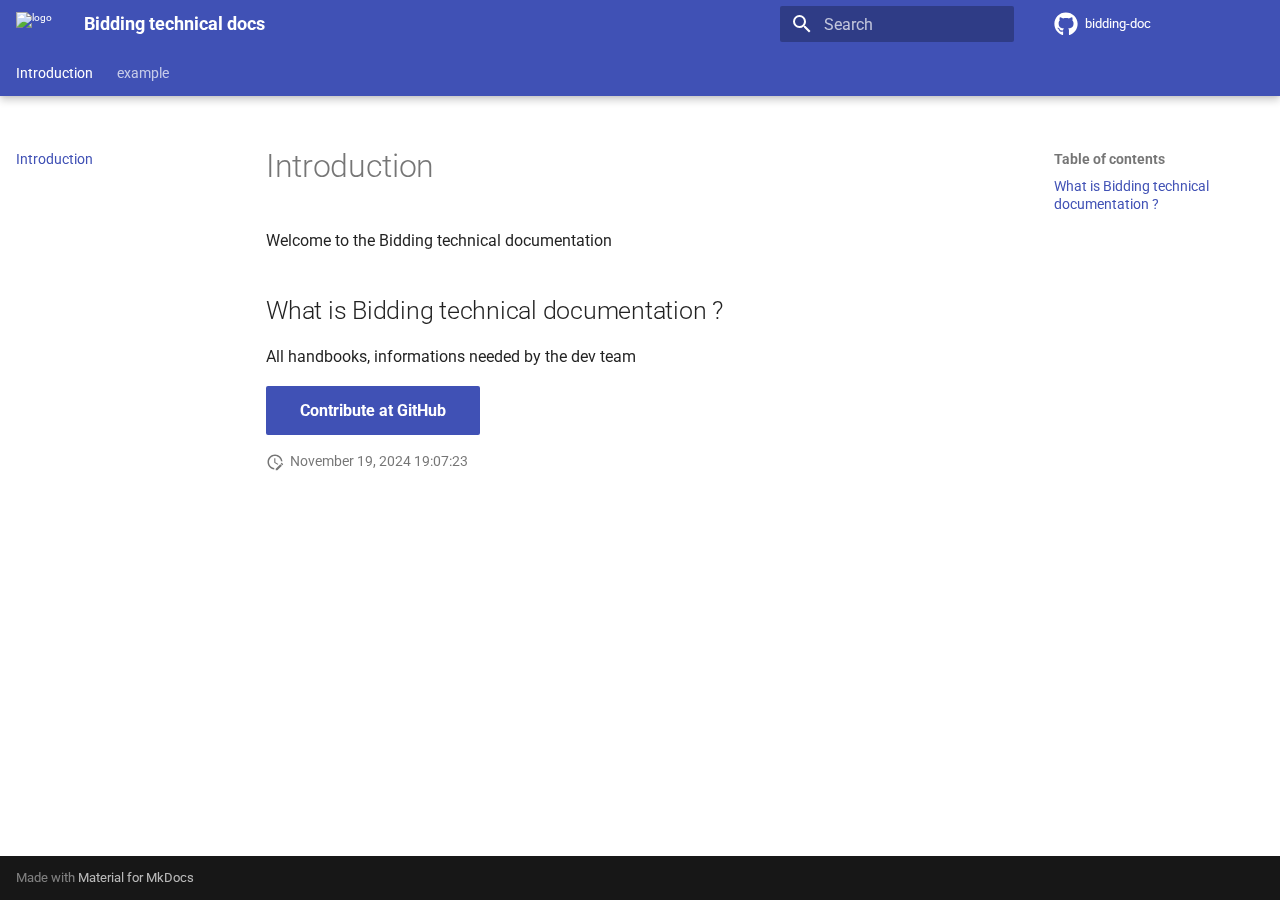
==== index.html @ 5bfa5b1e "Deployed 4e12ba0 with MkDocs version: 1.6.1" ====
<!doctype html>
<html lang="en" class="no-js">
  <head>
    
      <meta charset="utf-8">
      <meta name="viewport" content="width=device-width,initial-scale=1">
      
      
      
        <link rel="canonical" href="https://pages.github.com/mboufnichel/bidding-doc/">
      
      
      
        <link rel="next" href="example/example/">
      
      
      <link rel="icon" href="img/favicon.ico">
      <meta name="generator" content="mkdocs-1.6.1, mkdocs-material-9.5.44">
    
    
      
        <title>Bidding technical docs</title>
      
    
    
      <link rel="stylesheet" href="assets/stylesheets/main.0253249f.min.css">
      
      


    
    
      
    
    
      
        
        
        <link rel="preconnect" href="https://fonts.gstatic.com" crossorigin>
        <link rel="stylesheet" href="https://fonts.googleapis.com/css?family=Roboto:300,300i,400,400i,700,700i%7CRoboto+Mono:400,400i,700,700i&display=fallback">
        <style>:root{--md-text-font:"Roboto";--md-code-font:"Roboto Mono"}</style>
      
    
    
      <link rel="stylesheet" href="css/custom.css">
    
    <script>__md_scope=new URL(".",location),__md_hash=e=>[...e].reduce(((e,_)=>(e<<5)-e+_.charCodeAt(0)),0),__md_get=(e,_=localStorage,t=__md_scope)=>JSON.parse(_.getItem(t.pathname+"."+e)),__md_set=(e,_,t=localStorage,a=__md_scope)=>{try{t.setItem(a.pathname+"."+e,JSON.stringify(_))}catch(e){}}</script>
    
      

    
    
    
  </head>
  
  
    <body dir="ltr">
  
    
    <input class="md-toggle" data-md-toggle="drawer" type="checkbox" id="__drawer" autocomplete="off">
    <input class="md-toggle" data-md-toggle="search" type="checkbox" id="__search" autocomplete="off">
    <label class="md-overlay" for="__drawer"></label>
    <div data-md-component="skip">
      
        
        <a href="#what-is-bidding-technical-documentation" class="md-skip">
          Skip to content
        </a>
      
    </div>
    <div data-md-component="announce">
      
    </div>
    
    
      

  

<header class="md-header md-header--shadow md-header--lifted" data-md-component="header">
  <nav class="md-header__inner md-grid" aria-label="Header">
    <a href="." title="Bidding technical docs" class="md-header__button md-logo" aria-label="Bidding technical docs" data-md-component="logo">
      
  <img src="img/logo.png" alt="logo">

    </a>
    <label class="md-header__button md-icon" for="__drawer">
      
      <svg xmlns="http://www.w3.org/2000/svg" viewBox="0 0 24 24"><path d="M3 6h18v2H3zm0 5h18v2H3zm0 5h18v2H3z"/></svg>
    </label>
    <div class="md-header__title" data-md-component="header-title">
      <div class="md-header__ellipsis">
        <div class="md-header__topic">
          <span class="md-ellipsis">
            Bidding technical docs
          </span>
        </div>
        <div class="md-header__topic" data-md-component="header-topic">
          <span class="md-ellipsis">
            
              Introduction
            
          </span>
        </div>
      </div>
    </div>
    
    
      <script>var palette=__md_get("__palette");if(palette&&palette.color){if("(prefers-color-scheme)"===palette.color.media){var media=matchMedia("(prefers-color-scheme: light)"),input=document.querySelector(media.matches?"[data-md-color-media='(prefers-color-scheme: light)']":"[data-md-color-media='(prefers-color-scheme: dark)']");palette.color.media=input.getAttribute("data-md-color-media"),palette.color.scheme=input.getAttribute("data-md-color-scheme"),palette.color.primary=input.getAttribute("data-md-color-primary"),palette.color.accent=input.getAttribute("data-md-color-accent")}for(var[key,value]of Object.entries(palette.color))document.body.setAttribute("data-md-color-"+key,value)}</script>
    
    
    
      <label class="md-header__button md-icon" for="__search">
        
        <svg xmlns="http://www.w3.org/2000/svg" viewBox="0 0 24 24"><path d="M9.5 3A6.5 6.5 0 0 1 16 9.5c0 1.61-.59 3.09-1.56 4.23l.27.27h.79l5 5-1.5 1.5-5-5v-.79l-.27-.27A6.52 6.52 0 0 1 9.5 16 6.5 6.5 0 0 1 3 9.5 6.5 6.5 0 0 1 9.5 3m0 2C7 5 5 7 5 9.5S7 14 9.5 14 14 12 14 9.5 12 5 9.5 5"/></svg>
      </label>
      <div class="md-search" data-md-component="search" role="dialog">
  <label class="md-search__overlay" for="__search"></label>
  <div class="md-search__inner" role="search">
    <form class="md-search__form" name="search">
      <input type="text" class="md-search__input" name="query" aria-label="Search" placeholder="Search" autocapitalize="off" autocorrect="off" autocomplete="off" spellcheck="false" data-md-component="search-query" required>
      <label class="md-search__icon md-icon" for="__search">
        
        <svg xmlns="http://www.w3.org/2000/svg" viewBox="0 0 24 24"><path d="M9.5 3A6.5 6.5 0 0 1 16 9.5c0 1.61-.59 3.09-1.56 4.23l.27.27h.79l5 5-1.5 1.5-5-5v-.79l-.27-.27A6.52 6.52 0 0 1 9.5 16 6.5 6.5 0 0 1 3 9.5 6.5 6.5 0 0 1 9.5 3m0 2C7 5 5 7 5 9.5S7 14 9.5 14 14 12 14 9.5 12 5 9.5 5"/></svg>
        
        <svg xmlns="http://www.w3.org/2000/svg" viewBox="0 0 24 24"><path d="M20 11v2H8l5.5 5.5-1.42 1.42L4.16 12l7.92-7.92L13.5 5.5 8 11z"/></svg>
      </label>
      <nav class="md-search__options" aria-label="Search">
        
        <button type="reset" class="md-search__icon md-icon" title="Clear" aria-label="Clear" tabindex="-1">
          
          <svg xmlns="http://www.w3.org/2000/svg" viewBox="0 0 24 24"><path d="M19 6.41 17.59 5 12 10.59 6.41 5 5 6.41 10.59 12 5 17.59 6.41 19 12 13.41 17.59 19 19 17.59 13.41 12z"/></svg>
        </button>
      </nav>
      
    </form>
    <div class="md-search__output">
      <div class="md-search__scrollwrap" tabindex="0" data-md-scrollfix>
        <div class="md-search-result" data-md-component="search-result">
          <div class="md-search-result__meta">
            Initializing search
          </div>
          <ol class="md-search-result__list" role="presentation"></ol>
        </div>
      </div>
    </div>
  </div>
</div>
    
    
      <div class="md-header__source">
        <a href="https://github.com/mboufnichel/bidding-doc" title="Go to repository" class="md-source" data-md-component="source">
  <div class="md-source__icon md-icon">
    
    <svg xmlns="http://www.w3.org/2000/svg" viewBox="0 0 496 512"><!--! Font Awesome Free 6.6.0 by @fontawesome - https://fontawesome.com License - https://fontawesome.com/license/free (Icons: CC BY 4.0, Fonts: SIL OFL 1.1, Code: MIT License) Copyright 2024 Fonticons, Inc.--><path d="M165.9 397.4c0 2-2.3 3.6-5.2 3.6-3.3.3-5.6-1.3-5.6-3.6 0-2 2.3-3.6 5.2-3.6 3-.3 5.6 1.3 5.6 3.6m-31.1-4.5c-.7 2 1.3 4.3 4.3 4.9 2.6 1 5.6 0 6.2-2s-1.3-4.3-4.3-5.2c-2.6-.7-5.5.3-6.2 2.3m44.2-1.7c-2.9.7-4.9 2.6-4.6 4.9.3 2 2.9 3.3 5.9 2.6 2.9-.7 4.9-2.6 4.6-4.6-.3-1.9-3-3.2-5.9-2.9M244.8 8C106.1 8 0 113.3 0 252c0 110.9 69.8 205.8 169.5 239.2 12.8 2.3 17.3-5.6 17.3-12.1 0-6.2-.3-40.4-.3-61.4 0 0-70 15-84.7-29.8 0 0-11.4-29.1-27.8-36.6 0 0-22.9-15.7 1.6-15.4 0 0 24.9 2 38.6 25.8 21.9 38.6 58.6 27.5 72.9 20.9 2.3-16 8.8-27.1 16-33.7-55.9-6.2-112.3-14.3-112.3-110.5 0-27.5 7.6-41.3 23.6-58.9-2.6-6.5-11.1-33.3 2.6-67.9 20.9-6.5 69 27 69 27 20-5.6 41.5-8.5 62.8-8.5s42.8 2.9 62.8 8.5c0 0 48.1-33.6 69-27 13.7 34.7 5.2 61.4 2.6 67.9 16 17.7 25.8 31.5 25.8 58.9 0 96.5-58.9 104.2-114.8 110.5 9.2 7.9 17 22.9 17 46.4 0 33.7-.3 75.4-.3 83.6 0 6.5 4.6 14.4 17.3 12.1C428.2 457.8 496 362.9 496 252 496 113.3 383.5 8 244.8 8M97.2 352.9c-1.3 1-1 3.3.7 5.2 1.6 1.6 3.9 2.3 5.2 1 1.3-1 1-3.3-.7-5.2-1.6-1.6-3.9-2.3-5.2-1m-10.8-8.1c-.7 1.3.3 2.9 2.3 3.9 1.6 1 3.6.7 4.3-.7.7-1.3-.3-2.9-2.3-3.9-2-.6-3.6-.3-4.3.7m32.4 35.6c-1.6 1.3-1 4.3 1.3 6.2 2.3 2.3 5.2 2.6 6.5 1 1.3-1.3.7-4.3-1.3-6.2-2.2-2.3-5.2-2.6-6.5-1m-11.4-14.7c-1.6 1-1.6 3.6 0 5.9s4.3 3.3 5.6 2.3c1.6-1.3 1.6-3.9 0-6.2-1.4-2.3-4-3.3-5.6-2"/></svg>
  </div>
  <div class="md-source__repository">
    bidding-doc
  </div>
</a>
      </div>
    
  </nav>
  
    
      
<nav class="md-tabs" aria-label="Tabs" data-md-component="tabs">
  <div class="md-grid">
    <ul class="md-tabs__list">
      
        
  
  
    
  
  
    <li class="md-tabs__item md-tabs__item--active">
      <a href="." class="md-tabs__link">
        
  
    
  
  Introduction

      </a>
    </li>
  

      
        
  
  
  
    
    
      <li class="md-tabs__item">
        <a href="example/example/" class="md-tabs__link">
          
  
    
  
  example

        </a>
      </li>
    
  

      
    </ul>
  </div>
</nav>
    
  
</header>
    
    <div class="md-container" data-md-component="container">
      
      
        
      
      <main class="md-main" data-md-component="main">
        <div class="md-main__inner md-grid">
          
            
              
              <div class="md-sidebar md-sidebar--primary" data-md-component="sidebar" data-md-type="navigation" >
                <div class="md-sidebar__scrollwrap">
                  <div class="md-sidebar__inner">
                    


  


<nav class="md-nav md-nav--primary md-nav--lifted" aria-label="Navigation" data-md-level="0">
  <label class="md-nav__title" for="__drawer">
    <a href="." title="Bidding technical docs" class="md-nav__button md-logo" aria-label="Bidding technical docs" data-md-component="logo">
      
  <img src="img/logo.png" alt="logo">

    </a>
    Bidding technical docs
  </label>
  
    <div class="md-nav__source">
      <a href="https://github.com/mboufnichel/bidding-doc" title="Go to repository" class="md-source" data-md-component="source">
  <div class="md-source__icon md-icon">
    
    <svg xmlns="http://www.w3.org/2000/svg" viewBox="0 0 496 512"><!--! Font Awesome Free 6.6.0 by @fontawesome - https://fontawesome.com License - https://fontawesome.com/license/free (Icons: CC BY 4.0, Fonts: SIL OFL 1.1, Code: MIT License) Copyright 2024 Fonticons, Inc.--><path d="M165.9 397.4c0 2-2.3 3.6-5.2 3.6-3.3.3-5.6-1.3-5.6-3.6 0-2 2.3-3.6 5.2-3.6 3-.3 5.6 1.3 5.6 3.6m-31.1-4.5c-.7 2 1.3 4.3 4.3 4.9 2.6 1 5.6 0 6.2-2s-1.3-4.3-4.3-5.2c-2.6-.7-5.5.3-6.2 2.3m44.2-1.7c-2.9.7-4.9 2.6-4.6 4.9.3 2 2.9 3.3 5.9 2.6 2.9-.7 4.9-2.6 4.6-4.6-.3-1.9-3-3.2-5.9-2.9M244.8 8C106.1 8 0 113.3 0 252c0 110.9 69.8 205.8 169.5 239.2 12.8 2.3 17.3-5.6 17.3-12.1 0-6.2-.3-40.4-.3-61.4 0 0-70 15-84.7-29.8 0 0-11.4-29.1-27.8-36.6 0 0-22.9-15.7 1.6-15.4 0 0 24.9 2 38.6 25.8 21.9 38.6 58.6 27.5 72.9 20.9 2.3-16 8.8-27.1 16-33.7-55.9-6.2-112.3-14.3-112.3-110.5 0-27.5 7.6-41.3 23.6-58.9-2.6-6.5-11.1-33.3 2.6-67.9 20.9-6.5 69 27 69 27 20-5.6 41.5-8.5 62.8-8.5s42.8 2.9 62.8 8.5c0 0 48.1-33.6 69-27 13.7 34.7 5.2 61.4 2.6 67.9 16 17.7 25.8 31.5 25.8 58.9 0 96.5-58.9 104.2-114.8 110.5 9.2 7.9 17 22.9 17 46.4 0 33.7-.3 75.4-.3 83.6 0 6.5 4.6 14.4 17.3 12.1C428.2 457.8 496 362.9 496 252 496 113.3 383.5 8 244.8 8M97.2 352.9c-1.3 1-1 3.3.7 5.2 1.6 1.6 3.9 2.3 5.2 1 1.3-1 1-3.3-.7-5.2-1.6-1.6-3.9-2.3-5.2-1m-10.8-8.1c-.7 1.3.3 2.9 2.3 3.9 1.6 1 3.6.7 4.3-.7.7-1.3-.3-2.9-2.3-3.9-2-.6-3.6-.3-4.3.7m32.4 35.6c-1.6 1.3-1 4.3 1.3 6.2 2.3 2.3 5.2 2.6 6.5 1 1.3-1.3.7-4.3-1.3-6.2-2.2-2.3-5.2-2.6-6.5-1m-11.4-14.7c-1.6 1-1.6 3.6 0 5.9s4.3 3.3 5.6 2.3c1.6-1.3 1.6-3.9 0-6.2-1.4-2.3-4-3.3-5.6-2"/></svg>
  </div>
  <div class="md-source__repository">
    bidding-doc
  </div>
</a>
    </div>
  
  <ul class="md-nav__list" data-md-scrollfix>
    
      
      
  
  
    
  
  
  
    <li class="md-nav__item md-nav__item--active">
      
      <input class="md-nav__toggle md-toggle" type="checkbox" id="__toc">
      
      
      
        <label class="md-nav__link md-nav__link--active" for="__toc">
          
  
  <span class="md-ellipsis">
    Introduction
  </span>
  

          <span class="md-nav__icon md-icon"></span>
        </label>
      
      <a href="." class="md-nav__link md-nav__link--active">
        
  
  <span class="md-ellipsis">
    Introduction
  </span>
  

      </a>
      
        

<nav class="md-nav md-nav--secondary" aria-label="Table of contents">
  
  
  
  
    <label class="md-nav__title" for="__toc">
      <span class="md-nav__icon md-icon"></span>
      Table of contents
    </label>
    <ul class="md-nav__list" data-md-component="toc" data-md-scrollfix>
      
        <li class="md-nav__item">
  <a href="#what-is-bidding-technical-documentation" class="md-nav__link">
    <span class="md-ellipsis">
      What is Bidding technical documentation ?
    </span>
  </a>
  
</li>
      
    </ul>
  
</nav>
      
    </li>
  

    
      
      
  
  
  
  
    
    
      
        
      
    
    
      
      
        
      
    
    
    <li class="md-nav__item md-nav__item--nested">
      
        
        
          
        
        <input class="md-nav__toggle md-toggle md-toggle--indeterminate" type="checkbox" id="__nav_2" >
        
          
          <label class="md-nav__link" for="__nav_2" id="__nav_2_label" tabindex="0">
            
  
  <span class="md-ellipsis">
    example
  </span>
  

            <span class="md-nav__icon md-icon"></span>
          </label>
        
        <nav class="md-nav" data-md-level="1" aria-labelledby="__nav_2_label" aria-expanded="false">
          <label class="md-nav__title" for="__nav_2">
            <span class="md-nav__icon md-icon"></span>
            example
          </label>
          <ul class="md-nav__list" data-md-scrollfix>
            
              
                
  
  
  
  
    <li class="md-nav__item">
      <a href="example/example/" class="md-nav__link">
        
  
  <span class="md-ellipsis">
    this is a test
  </span>
  

      </a>
    </li>
  

              
            
          </ul>
        </nav>
      
    </li>
  

    
  </ul>
</nav>
                  </div>
                </div>
              </div>
            
            
              
              <div class="md-sidebar md-sidebar--secondary" data-md-component="sidebar" data-md-type="toc" >
                <div class="md-sidebar__scrollwrap">
                  <div class="md-sidebar__inner">
                    

<nav class="md-nav md-nav--secondary" aria-label="Table of contents">
  
  
  
  
    <label class="md-nav__title" for="__toc">
      <span class="md-nav__icon md-icon"></span>
      Table of contents
    </label>
    <ul class="md-nav__list" data-md-component="toc" data-md-scrollfix>
      
        <li class="md-nav__item">
  <a href="#what-is-bidding-technical-documentation" class="md-nav__link">
    <span class="md-ellipsis">
      What is Bidding technical documentation ?
    </span>
  </a>
  
</li>
      
    </ul>
  
</nav>
                  </div>
                </div>
              </div>
            
          
          
            <div class="md-content" data-md-component="content">
              <article class="md-content__inner md-typeset">
                
                  

  
  


<h1 id="introduction">Introduction<a class="headerlink" href="#introduction" title="Permanent link">⚓︎</a></h1>
<p>Welcome to the Bidding technical documentation</p>
<h2 id="what-is-bidding-technical-documentation">What is Bidding technical documentation ?<a class="headerlink" href="#what-is-bidding-technical-documentation" title="Permanent link">⚓︎</a></h2>
<p>All handbooks, informations needed by the dev team</p>
<p><a class="md-button md-button--primary" href="https://github.com/mboufnichel/bidding-doc">Contribute at GitHub</a></p>







  
    
  
  


  <aside class="md-source-file">
    
      
  <span class="md-source-file__fact">
    <span class="md-icon" title="Last update">
      <svg xmlns="http://www.w3.org/2000/svg" viewBox="0 0 24 24"><path d="M21 13.1c-.1 0-.3.1-.4.2l-1 1 2.1 2.1 1-1c.2-.2.2-.6 0-.8l-1.3-1.3c-.1-.1-.2-.2-.4-.2m-1.9 1.8-6.1 6V23h2.1l6.1-6.1zM12.5 7v5.2l4 2.4-1 1L11 13V7zM11 21.9c-5.1-.5-9-4.8-9-9.9C2 6.5 6.5 2 12 2c5.3 0 9.6 4.1 10 9.3-.3-.1-.6-.2-1-.2s-.7.1-1 .2C19.6 7.2 16.2 4 12 4c-4.4 0-8 3.6-8 8 0 4.1 3.1 7.5 7.1 7.9l-.1.2z"/></svg>
    </span>
    <span class="git-revision-date-localized-plugin git-revision-date-localized-plugin-datetime">November 19, 2024 19:07:23</span>
  </span>

    
    
    
    
  </aside>





                
              </article>
            </div>
          
          
<script>var target=document.getElementById(location.hash.slice(1));target&&target.name&&(target.checked=target.name.startsWith("__tabbed_"))</script>
        </div>
        
          <button type="button" class="md-top md-icon" data-md-component="top" hidden>
  
  <svg xmlns="http://www.w3.org/2000/svg" viewBox="0 0 24 24"><path d="M13 20h-2V8l-5.5 5.5-1.42-1.42L12 4.16l7.92 7.92-1.42 1.42L13 8z"/></svg>
  Back to top
</button>
        
      </main>
      
        <footer class="md-footer">
  
  <div class="md-footer-meta md-typeset">
    <div class="md-footer-meta__inner md-grid">
      <div class="md-copyright">
  
  
    Made with
    <a href="https://squidfunk.github.io/mkdocs-material/" target="_blank" rel="noopener">
      Material for MkDocs
    </a>
  
</div>
      
    </div>
  </div>
</footer>
      
    </div>
    <div class="md-dialog" data-md-component="dialog">
      <div class="md-dialog__inner md-typeset"></div>
    </div>
    
    
    <script id="__config" type="application/json">{"base": ".", "features": ["navigation.instant", "navigation.tracking", "navigation.tabs", "navigation.tabs.sticky", "navigation.top", "navigation.sections", "navigation.expand", "navigation.indexes"], "search": "assets/javascripts/workers/search.6ce7567c.min.js", "translations": {"clipboard.copied": "Copied to clipboard", "clipboard.copy": "Copy to clipboard", "search.result.more.one": "1 more on this page", "search.result.more.other": "# more on this page", "search.result.none": "No matching documents", "search.result.one": "1 matching document", "search.result.other": "# matching documents", "search.result.placeholder": "Type to start searching", "search.result.term.missing": "Missing", "select.version": "Select version"}}</script>
    
    
      <script src="assets/javascripts/bundle.83f73b43.min.js"></script>
      
    
  </body>
</html>
---- assets/stylesheets/main.0253249f.min.css ----
@charset "UTF-8";html{-webkit-text-size-adjust:none;-moz-text-size-adjust:none;text-size-adjust:none;box-sizing:border-box}*,:after,:before{box-sizing:inherit}@media (prefers-reduced-motion){*,:after,:before{transition:none!important}}body{margin:0}a,button,input,label{-webkit-tap-highlight-color:transparent}a{color:inherit;text-decoration:none}hr{border:0;box-sizing:initial;display:block;height:.05rem;overflow:visible;padding:0}small{font-size:80%}sub,sup{line-height:1em}img{border-style:none}table{border-collapse:initial;border-spacing:0}td,th{font-weight:400;vertical-align:top}button{background:#0000;border:0;font-family:inherit;font-size:inherit;margin:0;padding:0}input{border:0;outline:none}:root{--md-primary-fg-color:#4051b5;--md-primary-fg-color--light:#5d6cc0;--md-primary-fg-color--dark:#303fa1;--md-primary-bg-color:#fff;--md-primary-bg-color--light:#ffffffb3;--md-accent-fg-color:#526cfe;--md-accent-fg-color--transparent:#526cfe1a;--md-accent-bg-color:#fff;--md-accent-bg-color--light:#ffffffb3}[data-md-color-scheme=default]{color-scheme:light}[data-md-color-scheme=default] img[src$="#gh-dark-mode-only"],[data-md-color-scheme=default] img[src$="#only-dark"]{display:none}:root,[data-md-color-scheme=default]{--md-hue:225deg;--md-default-fg-color:#000000de;--md-default-fg-color--light:#0000008a;--md-default-fg-color--lighter:#00000052;--md-default-fg-color--lightest:#00000012;--md-default-bg-color:#fff;--md-default-bg-color--light:#ffffffb3;--md-default-bg-color--lighter:#ffffff4d;--md-default-bg-color--lightest:#ffffff1f;--md-code-fg-color:#36464e;--md-code-bg-color:#f5f5f5;--md-code-hl-color:#4287ff;--md-code-hl-color--light:#4287ff1a;--md-code-hl-number-color:#d52a2a;--md-code-hl-special-color:#db1457;--md-code-hl-function-color:#a846b9;--md-code-hl-constant-color:#6e59d9;--md-code-hl-keyword-color:#3f6ec6;--md-code-hl-string-color:#1c7d4d;--md-code-hl-name-color:var(--md-code-fg-color);--md-code-hl-operator-color:var(--md-default-fg-color--light);--md-code-hl-punctuation-color:var(--md-default-fg-color--light);--md-code-hl-comment-color:var(--md-default-fg-color--light);--md-code-hl-generic-color:var(--md-default-fg-color--light);--md-code-hl-variable-color:var(--md-default-fg-color--light);--md-typeset-color:var(--md-default-fg-color);--md-typeset-a-color:var(--md-primary-fg-color);--md-typeset-del-color:#f5503d26;--md-typeset-ins-color:#0bd57026;--md-typeset-kbd-color:#fafafa;--md-typeset-kbd-accent-color:#fff;--md-typeset-kbd-border-color:#b8b8b8;--md-typeset-mark-color:#ffff0080;--md-typeset-table-color:#0000001f;--md-typeset-table-color--light:rgba(0,0,0,.035);--md-admonition-fg-color:var(--md-default-fg-color);--md-admonition-bg-color:var(--md-default-bg-color);--md-warning-fg-color:#000000de;--md-warning-bg-color:#ff9;--md-footer-fg-color:#fff;--md-footer-fg-color--light:#ffffffb3;--md-footer-fg-color--lighter:#ffffff73;--md-footer-bg-color:#000000de;--md-footer-bg-color--dark:#00000052;--md-shadow-z1:0 0.2rem 0.5rem #0000000d,0 0 0.05rem #0000001a;--md-shadow-z2:0 0.2rem 0.5rem #0000001a,0 0 0.05rem #00000040;--md-shadow-z3:0 0.2rem 0.5rem #0003,0 0 0.05rem #00000059}.md-icon svg{fill:currentcolor;display:block;height:1.2rem;width:1.2rem}body{-webkit-font-smoothing:antialiased;-moz-osx-font-smoothing:grayscale;--md-text-font-family:var(--md-text-font,_),-apple-system,BlinkMacSystemFont,Helvetica,Arial,sans-serif;--md-code-font-family:var(--md-code-font,_),SFMono-Regular,Consolas,Menlo,monospace}aside,body,input{font-feature-settings:"kern","liga";color:var(--md-typeset-color);font-family:var(--md-text-font-family)}code,kbd,pre{font-feature-settings:"kern";font-family:var(--md-code-font-family)}:root{--md-typeset-table-sort-icon:url('data:image/svg+xml;charset=utf-8,<svg xmlns="http://www.w3.org/2000/svg" viewBox="0 0 24 24"><path d="m18 21-4-4h3V7h-3l4-4 4 4h-3v10h3M2 19v-2h10v2M2 13v-2h7v2M2 7V5h4v2z"/></svg>');--md-typeset-table-sort-icon--asc:url('data:image/svg+xml;charset=utf-8,<svg xmlns="http://www.w3.org/2000/svg" viewBox="0 0 24 24"><path d="M19 17h3l-4 4-4-4h3V3h2M2 17h10v2H2M6 5v2H2V5m0 6h7v2H2z"/></svg>');--md-typeset-table-sort-icon--desc:url('data:image/svg+xml;charset=utf-8,<svg xmlns="http://www.w3.org/2000/svg" viewBox="0 0 24 24"><path d="M19 7h3l-4-4-4 4h3v14h2M2 17h10v2H2M6 5v2H2V5m0 6h7v2H2z"/></svg>')}.md-typeset{-webkit-print-color-adjust:exact;color-adjust:exact;font-size:.8rem;line-height:1.6}@media print{.md-typeset{font-size:.68rem}}.md-typeset blockquote,.md-typeset dl,.md-typeset figure,.md-typeset ol,.md-typeset pre,.md-typeset ul{margin-bottom:1em;margin-top:1em}.md-typeset h1{color:var(--md-default-fg-color--light);font-size:2em;line-height:1.3;margin:0 0 1.25em}.md-typeset h1,.md-typeset h2{font-weight:300;letter-spacing:-.01em}.md-typeset h2{font-size:1.5625em;line-height:1.4;margin:1.6em 0 .64em}.md-typeset h3{font-size:1.25em;font-weight:400;letter-spacing:-.01em;line-height:1.5;margin:1.6em 0 .8em}.md-typeset h2+h3{margin-top:.8em}.md-typeset h4{font-weight:700;letter-spacing:-.01em;margin:1em 0}.md-typeset h5,.md-typeset h6{color:var(--md-default-fg-color--light);font-size:.8em;font-weight:700;letter-spacing:-.01em;margin:1.25em 0}.md-typeset h5{text-transform:uppercase}.md-typeset hr{border-bottom:.05rem solid var(--md-default-fg-color--lightest);display:flow-root;margin:1.5em 0}.md-typeset a{color:var(--md-typeset-a-color);word-break:break-word}.md-typeset a,.md-typeset a:before{transition:color 125ms}.md-typeset a:focus,.md-typeset a:hover{color:var(--md-accent-fg-color)}.md-typeset a:focus code,.md-typeset a:hover code{background-color:var(--md-accent-fg-color--transparent)}.md-typeset a code{color:currentcolor;transition:background-color 125ms}.md-typeset a.focus-visible{outline-color:var(--md-accent-fg-color);outline-offset:.2rem}.md-typeset code,.md-typeset kbd,.md-typeset pre{color:var(--md-code-fg-color);direction:ltr;font-variant-ligatures:none}@media print{.md-typeset code,.md-typeset kbd,.md-typeset pre{white-space:pre-wrap}}.md-typeset code{background-color:var(--md-code-bg-color);border-radius:.1rem;-webkit-box-decoration-break:clone;box-decoration-break:clone;font-size:.85em;padding:0 .2941176471em;word-break:break-word}.md-typeset code:not(.focus-visible){-webkit-tap-highlight-color:transparent;outline:none}.md-typeset pre{display:flow-root;line-height:1.4;position:relative}.md-typeset pre>code{-webkit-box-decoration-break:slice;box-decoration-break:slice;box-shadow:none;display:block;margin:0;outline-color:var(--md-accent-fg-color);overflow:auto;padding:.7720588235em 1.1764705882em;scrollbar-color:var(--md-default-fg-color--lighter) #0000;scrollbar-width:thin;touch-action:auto;word-break:normal}.md-typeset pre>code:hover{scrollbar-color:var(--md-accent-fg-color) #0000}.md-typeset pre>code::-webkit-scrollbar{height:.2rem;width:.2rem}.md-typeset pre>code::-webkit-scrollbar-thumb{background-color:var(--md-default-fg-color--lighter)}.md-typeset pre>code::-webkit-scrollbar-thumb:hover{background-color:var(--md-accent-fg-color)}.md-typeset kbd{background-color:var(--md-typeset-kbd-color);border-radius:.1rem;box-shadow:0 .1rem 0 .05rem var(--md-typeset-kbd-border-color),0 .1rem 0 var(--md-typeset-kbd-border-color),0 -.1rem .2rem var(--md-typeset-kbd-accent-color) inset;color:var(--md-default-fg-color);display:inline-block;font-size:.75em;padding:0 .6666666667em;vertical-align:text-top;word-break:break-word}.md-typeset mark{background-color:var(--md-typeset-mark-color);-webkit-box-decoration-break:clone;box-decoration-break:clone;color:inherit;word-break:break-word}.md-typeset abbr{border-bottom:.05rem dotted var(--md-default-fg-color--light);cursor:help;text-decoration:none}.md-typeset small{opacity:.75}[dir=ltr] .md-typeset sub,[dir=ltr] .md-typeset sup{margin-left:.078125em}[dir=rtl] .md-typeset sub,[dir=rtl] .md-typeset sup{margin-right:.078125em}[dir=ltr] .md-typeset blockquote{padding-left:.6rem}[dir=rtl] .md-typeset blockquote{padding-right:.6rem}[dir=ltr] .md-typeset blockquote{border-left:.2rem solid var(--md-default-fg-color--lighter)}[dir=rtl] .md-typeset blockquote{border-right:.2rem solid var(--md-default-fg-color--lighter)}.md-typeset blockquote{color:var(--md-default-fg-color--light);margin-left:0;margin-right:0}.md-typeset ul{list-style-type:disc}.md-typeset ul[type]{list-style-type:revert-layer}[dir=ltr] .md-typeset ol,[dir=ltr] .md-typeset ul{margin-left:.625em}[dir=rtl] .md-typeset ol,[dir=rtl] .md-typeset ul{margin-right:.625em}.md-typeset ol,.md-typeset ul{padding:0}.md-typeset ol:not([hidden]),.md-typeset ul:not([hidden]){display:flow-root}.md-typeset ol ol,.md-typeset ul ol{list-style-type:lower-alpha}.md-typeset ol ol ol,.md-typeset ul ol ol{list-style-type:lower-roman}.md-typeset ol ol ol ol,.md-typeset ul ol ol ol{list-style-type:upper-alpha}.md-typeset ol ol ol ol ol,.md-typeset ul ol ol ol ol{list-style-type:upper-roman}.md-typeset ol[type],.md-typeset ul[type]{list-style-type:revert-layer}[dir=ltr] .md-typeset ol li,[dir=ltr] .md-typeset ul li{margin-left:1.25em}[dir=rtl] .md-typeset ol li,[dir=rtl] .md-typeset ul li{margin-right:1.25em}.md-typeset ol li,.md-typeset ul li{margin-bottom:.5em}.md-typeset ol li blockquote,.md-typeset ol li p,.md-typeset ul li blockquote,.md-typeset ul li p{margin:.5em 0}.md-typeset ol li:last-child,.md-typeset ul li:last-child{margin-bottom:0}[dir=ltr] .md-typeset ol li ol,[dir=ltr] .md-typeset ol li ul,[dir=ltr] .md-typeset ul li ol,[dir=ltr] .md-typeset ul li ul{margin-left:.625em}[dir=rtl] .md-typeset ol li ol,[dir=rtl] .md-typeset ol li ul,[dir=rtl] .md-typeset ul li ol,[dir=rtl] .md-typeset ul li ul{margin-right:.625em}.md-typeset ol li ol,.md-typeset ol li ul,.md-typeset ul li ol,.md-typeset ul li ul{margin-bottom:.5em;margin-top:.5em}[dir=ltr] .md-typeset dd{margin-left:1.875em}[dir=rtl] .md-typeset dd{margin-right:1.875em}.md-typeset dd{margin-bottom:1.5em;margin-top:1em}.md-typeset img,.md-typeset svg,.md-typeset video{height:auto;max-width:100%}.md-typeset img[align=left]{margin:1em 1em 1em 0}.md-typeset img[align=right]{margin:1em 0 1em 1em}.md-typeset img[align]:only-child{margin-top:0}.md-typeset figure{display:flow-root;margin:1em auto;max-width:100%;text-align:center;width:-moz-fit-content;width:fit-content}.md-typeset figure img{display:block;margin:0 auto}.md-typeset figcaption{font-style:italic;margin:1em auto;max-width:24rem}.md-typeset iframe{max-width:100%}.md-typeset table:not([class]){background-color:var(--md-default-bg-color);border:.05rem solid var(--md-typeset-table-color);border-radius:.1rem;display:inline-block;font-size:.64rem;max-width:100%;overflow:auto;touch-action:auto}@media print{.md-typeset table:not([class]){display:table}}.md-typeset table:not([class])+*{margin-top:1.5em}.md-typeset table:not([class]) td>:first-child,.md-typeset table:not([class]) th>:first-child{margin-top:0}.md-typeset table:not([class]) td>:last-child,.md-typeset table:not([class]) th>:last-child{margin-bottom:0}.md-typeset table:not([class]) td:not([align]),.md-typeset table:not([class]) th:not([align]){text-align:left}[dir=rtl] .md-typeset table:not([class]) td:not([align]),[dir=rtl] .md-typeset table:not([class]) th:not([align]){text-align:right}.md-typeset table:not([class]) th{font-weight:700;min-width:5rem;padding:.9375em 1.25em;vertical-align:top}.md-typeset table:not([class]) td{border-top:.05rem solid var(--md-typeset-table-color);padding:.9375em 1.25em;vertical-align:top}.md-typeset table:not([class]) tbody tr{transition:background-color 125ms}.md-typeset table:not([class]) tbody tr:hover{background-color:var(--md-typeset-table-color--light);box-shadow:0 .05rem 0 var(--md-default-bg-color) inset}.md-typeset table:not([class]) a{word-break:normal}.md-typeset table th[role=columnheader]{cursor:pointer}[dir=ltr] .md-typeset table th[role=columnheader]:after{margin-left:.5em}[dir=rtl] .md-typeset table th[role=columnheader]:after{margin-right:.5em}.md-typeset table th[role=columnheader]:after{content:"";display:inline-block;height:1.2em;-webkit-mask-image:var(--md-typeset-table-sort-icon);mask-image:var(--md-typeset-table-sort-icon);-webkit-mask-repeat:no-repeat;mask-repeat:no-repeat;-webkit-mask-size:contain;mask-size:contain;transition:background-color 125ms;vertical-align:text-bottom;width:1.2em}.md-typeset table th[role=columnheader]:hover:after{background-color:var(--md-default-fg-color--lighter)}.md-typeset table th[role=columnheader][aria-sort=ascending]:after{background-color:var(--md-default-fg-color--light);-webkit-mask-image:var(--md-typeset-table-sort-icon--asc);mask-image:var(--md-typeset-table-sort-icon--asc)}.md-typeset table th[role=columnheader][aria-sort=descending]:after{background-color:var(--md-default-fg-color--light);-webkit-mask-image:var(--md-typeset-table-sort-icon--desc);mask-image:var(--md-typeset-table-sort-icon--desc)}.md-typeset__scrollwrap{margin:1em -.8rem;overflow-x:auto;touch-action:auto}.md-typeset__table{display:inline-block;margin-bottom:.5em;padding:0 .8rem}@media print{.md-typeset__table{display:block}}html .md-typeset__table table{display:table;margin:0;overflow:hidden;width:100%}@media screen and (max-width:44.984375em){.md-content__inner>pre{margin:1em -.8rem}.md-content__inner>pre code{border-radius:0}}.md-typeset .md-author{border-radius:100%;display:block;flex-shrink:0;height:1.6rem;overflow:hidden;position:relative;transition:color 125ms,transform 125ms;width:1.6rem}.md-typeset .md-author img{display:block}.md-typeset .md-author--more{background:var(--md-default-fg-color--lightest);color:var(--md-default-fg-color--lighter);font-size:.6rem;font-weight:700;line-height:1.6rem;text-align:center}.md-typeset .md-author--long{height:2.4rem;width:2.4rem}.md-typeset a.md-author{transform:scale(1)}.md-typeset a.md-author img{border-radius:100%;filter:grayscale(100%) opacity(75%);transition:filter 125ms}.md-typeset a.md-author:focus,.md-typeset a.md-author:hover{transform:scale(1.1);z-index:1}.md-typeset a.md-author:focus img,.md-typeset a.md-author:hover img{filter:grayscale(0)}.md-banner{background-color:var(--md-footer-bg-color);color:var(--md-footer-fg-color);overflow:auto}@media print{.md-banner{display:none}}.md-banner--warning{background-color:var(--md-warning-bg-color);color:var(--md-warning-fg-color)}.md-banner__inner{font-size:.7rem;margin:.6rem auto;padding:0 .8rem}[dir=ltr] .md-banner__button{float:right}[dir=rtl] .md-banner__button{float:left}.md-banner__button{color:inherit;cursor:pointer;transition:opacity .25s}.no-js .md-banner__button{display:none}.md-banner__button:hover{opacity:.7}html{font-size:125%;height:100%;overflow-x:hidden}@media screen and (min-width:100em){html{font-size:137.5%}}@media screen and (min-width:125em){html{font-size:150%}}body{background-color:var(--md-default-bg-color);display:flex;flex-direction:column;font-size:.5rem;min-height:100%;position:relative;width:100%}@media print{body{display:block}}@media screen and (max-width:59.984375em){body[data-md-scrolllock]{position:fixed}}.md-grid{margin-left:auto;margin-right:auto;max-width:61rem}.md-container{display:flex;flex-direction:column;flex-grow:1}@media print{.md-container{display:block}}.md-main{flex-grow:1}.md-main__inner{display:flex;height:100%;margin-top:1.5rem}.md-ellipsis{overflow:hidden;text-overflow:ellipsis}.md-toggle{display:none}.md-option{height:0;opacity:0;position:absolute;width:0}.md-option:checked+label:not([hidden]){display:block}.md-option.focus-visible+label{outline-color:var(--md-accent-fg-color);outline-style:auto}.md-skip{background-color:var(--md-default-fg-color);border-radius:.1rem;color:var(--md-default-bg-color);font-size:.64rem;margin:.5rem;opacity:0;outline-color:var(--md-accent-fg-color);padding:.3rem .5rem;position:fixed;transform:translateY(.4rem);z-index:-1}.md-skip:focus{opacity:1;transform:translateY(0);transition:transform .25s cubic-bezier(.4,0,.2,1),opacity 175ms 75ms;z-index:10}@page{margin:25mm}:root{--md-clipboard-icon:url('data:image/svg+xml;charset=utf-8,<svg xmlns="http://www.w3.org/2000/svg" viewBox="0 0 24 24"><path d="M19 21H8V7h11m0-2H8a2 2 0 0 0-2 2v14a2 2 0 0 0 2 2h11a2 2 0 0 0 2-2V7a2 2 0 0 0-2-2m-3-4H4a2 2 0 0 0-2 2v14h2V3h12z"/></svg>')}.md-clipboard{border-radius:.1rem;color:var(--md-default-fg-color--lightest);cursor:pointer;height:1.5em;outline-color:var(--md-accent-fg-color);outline-offset:.1rem;position:absolute;right:.5em;top:.5em;transition:color .25s;width:1.5em;z-index:1}@media print{.md-clipboard{display:none}}.md-clipboard:not(.focus-visible){-webkit-tap-highlight-color:transparent;outline:none}:hover>.md-clipboard{color:var(--md-default-fg-color--light)}.md-clipboard:focus,.md-clipboard:hover{color:var(--md-accent-fg-color)}.md-clipboard:after{background-color:currentcolor;content:"";display:block;height:1.125em;margin:0 auto;-webkit-mask-image:var(--md-clipboard-icon);mask-image:var(--md-clipboard-icon);-webkit-mask-position:center;mask-position:center;-webkit-mask-repeat:no-repeat;mask-repeat:no-repeat;-webkit-mask-size:contain;mask-size:contain;width:1.125em}.md-clipboard--inline{cursor:pointer}.md-clipboard--inline code{transition:color .25s,background-color .25s}.md-clipboard--inline:focus code,.md-clipboard--inline:hover code{background-color:var(--md-accent-fg-color--transparent);color:var(--md-accent-fg-color)}.md-typeset .md-code__content{display:grid}@keyframes consent{0%{opacity:0;transform:translateY(100%)}to{opacity:1;transform:translateY(0)}}@keyframes overlay{0%{opacity:0}to{opacity:1}}.md-consent__overlay{animation:overlay .25s both;-webkit-backdrop-filter:blur(.1rem);backdrop-filter:blur(.1rem);background-color:#0000008a;height:100%;opacity:1;position:fixed;top:0;width:100%;z-index:5}.md-consent__inner{animation:consent .5s cubic-bezier(.1,.7,.1,1) both;background-color:var(--md-default-bg-color);border:0;border-radius:.1rem;bottom:0;box-shadow:0 0 .2rem #0000001a,0 .2rem .4rem #0003;max-height:100%;overflow:auto;padding:0;position:fixed;width:100%;z-index:5}.md-consent__form{padding:.8rem}.md-consent__settings{display:none;margin:1em 0}input:checked+.md-consent__settings{display:block}.md-consent__controls{margin-bottom:.8rem}.md-typeset .md-consent__controls .md-button{display:inline}@media screen and (max-width:44.984375em){.md-typeset .md-consent__controls .md-button{display:block;margin-top:.4rem;text-align:center;width:100%}}.md-consent label{cursor:pointer}.md-content{flex-grow:1;min-width:0}.md-content__inner{margin:0 .8rem 1.2rem;padding-top:.6rem}@media screen and (min-width:76.25em){[dir=ltr] .md-sidebar--primary:not([hidden])~.md-content>.md-content__inner{margin-left:1.2rem}[dir=ltr] .md-sidebar--secondary:not([hidden])~.md-content>.md-content__inner,[dir=rtl] .md-sidebar--primary:not([hidden])~.md-content>.md-content__inner{margin-right:1.2rem}[dir=rtl] .md-sidebar--secondary:not([hidden])~.md-content>.md-content__inner{margin-left:1.2rem}}.md-content__inner:before{content:"";display:block;height:.4rem}.md-content__inner>:last-child{margin-bottom:0}[dir=ltr] .md-content__button{float:right}[dir=rtl] .md-content__button{float:left}[dir=ltr] .md-content__button{margin-left:.4rem}[dir=rtl] .md-content__button{margin-right:.4rem}.md-content__button{margin:.4rem 0;padding:0}@media print{.md-content__button{display:none}}.md-typeset .md-content__button{color:var(--md-default-fg-color--lighter)}.md-content__button svg{display:inline;vertical-align:top}[dir=rtl] .md-content__button svg{transform:scaleX(-1)}[dir=ltr] .md-dialog{right:.8rem}[dir=rtl] .md-dialog{left:.8rem}.md-dialog{background-color:var(--md-default-fg-color);border-radius:.1rem;bottom:.8rem;box-shadow:var(--md-shadow-z3);min-width:11.1rem;opacity:0;padding:.4rem .6rem;pointer-events:none;position:fixed;transform:translateY(100%);transition:transform 0ms .4s,opacity .4s;z-index:4}@media print{.md-dialog{display:none}}.md-dialog--active{opacity:1;pointer-events:auto;transform:translateY(0);transition:transform .4s cubic-bezier(.075,.85,.175,1),opacity .4s}.md-dialog__inner{color:var(--md-default-bg-color);font-size:.7rem}.md-feedback{margin:2em 0 1em;text-align:center}.md-feedback fieldset{border:none;margin:0;padding:0}.md-feedback__title{font-weight:700;margin:1em auto}.md-feedback__inner{position:relative}.md-feedback__list{display:flex;flex-wrap:wrap;place-content:baseline center;position:relative}.md-feedback__list:hover .md-icon:not(:disabled){color:var(--md-default-fg-color--lighter)}:disabled .md-feedback__list{min-height:1.8rem}.md-feedback__icon{color:var(--md-default-fg-color--light);cursor:pointer;flex-shrink:0;margin:0 .1rem;transition:color 125ms}.md-feedback__icon:not(:disabled).md-icon:hover{color:var(--md-accent-fg-color)}.md-feedback__icon:disabled{color:var(--md-default-fg-color--lightest);pointer-events:none}.md-feedback__note{opacity:0;position:relative;transform:translateY(.4rem);transition:transform .4s cubic-bezier(.1,.7,.1,1),opacity .15s}.md-feedback__note>*{margin:0 auto;max-width:16rem}:disabled .md-feedback__note{opacity:1;transform:translateY(0)}@media print{.md-feedback{display:none}}.md-footer{background-color:var(--md-footer-bg-color);color:var(--md-footer-fg-color)}@media print{.md-footer{display:none}}.md-footer__inner{justify-content:space-between;overflow:auto;padding:.2rem}.md-footer__inner:not([hidden]){display:flex}.md-footer__link{align-items:end;display:flex;flex-grow:0.01;margin-bottom:.4rem;margin-top:1rem;max-width:100%;outline-color:var(--md-accent-fg-color);overflow:hidden;transition:opacity .25s}.md-footer__link:focus,.md-footer__link:hover{opacity:.7}[dir=rtl] .md-footer__link svg{transform:scaleX(-1)}@media screen and (max-width:44.984375em){.md-footer__link--prev{flex-shrink:0}.md-footer__link--prev .md-footer__title{display:none}}[dir=ltr] .md-footer__link--next{margin-left:auto}[dir=rtl] .md-footer__link--next{margin-right:auto}.md-footer__link--next{text-align:right}[dir=rtl] .md-footer__link--next{text-align:left}.md-footer__title{flex-grow:1;font-size:.9rem;margin-bottom:.7rem;max-width:calc(100% - 2.4rem);padding:0 1rem;white-space:nowrap}.md-footer__button{margin:.2rem;padding:.4rem}.md-footer__direction{font-size:.64rem;opacity:.7}.md-footer-meta{background-color:var(--md-footer-bg-color--dark)}.md-footer-meta__inner{display:flex;flex-wrap:wrap;justify-content:space-between;padding:.2rem}html .md-footer-meta.md-typeset a{color:var(--md-footer-fg-color--light)}html .md-footer-meta.md-typeset a:focus,html .md-footer-meta.md-typeset a:hover{color:var(--md-footer-fg-color)}.md-copyright{color:var(--md-footer-fg-color--lighter);font-size:.64rem;margin:auto .6rem;padding:.4rem 0;width:100%}@media screen and (min-width:45em){.md-copyright{width:auto}}.md-copyright__highlight{color:var(--md-footer-fg-color--light)}.md-social{display:inline-flex;gap:.2rem;margin:0 .4rem;padding:.2rem 0 .6rem}@media screen and (min-width:45em){.md-social{padding:.6rem 0}}.md-social__link{display:inline-block;height:1.6rem;text-align:center;width:1.6rem}.md-social__link:before{line-height:1.9}.md-social__link svg{fill:currentcolor;max-height:.8rem;vertical-align:-25%}.md-typeset .md-button{border:.1rem solid;border-radius:.1rem;color:var(--md-primary-fg-color);cursor:pointer;display:inline-block;font-weight:700;padding:.625em 2em;transition:color 125ms,background-color 125ms,border-color 125ms}.md-typeset .md-button--primary{background-color:var(--md-primary-fg-color);border-color:var(--md-primary-fg-color);color:var(--md-primary-bg-color)}.md-typeset .md-button:focus,.md-typeset .md-button:hover{background-color:var(--md-accent-fg-color);border-color:var(--md-accent-fg-color);color:var(--md-accent-bg-color)}[dir=ltr] .md-typeset .md-input{border-top-left-radius:.1rem}[dir=ltr] .md-typeset .md-input,[dir=rtl] .md-typeset .md-input{border-top-right-radius:.1rem}[dir=rtl] .md-typeset .md-input{border-top-left-radius:.1rem}.md-typeset .md-input{border-bottom:.1rem solid var(--md-default-fg-color--lighter);box-shadow:var(--md-shadow-z1);font-size:.8rem;height:1.8rem;padding:0 .6rem;transition:border .25s,box-shadow .25s}.md-typeset .md-input:focus,.md-typeset .md-input:hover{border-bottom-color:var(--md-accent-fg-color);box-shadow:var(--md-shadow-z2)}.md-typeset .md-input--stretch{width:100%}.md-header{background-color:var(--md-primary-fg-color);box-shadow:0 0 .2rem #0000,0 .2rem .4rem #0000;color:var(--md-primary-bg-color);display:block;left:0;position:sticky;right:0;top:0;z-index:4}@media print{.md-header{display:none}}.md-header[hidden]{transform:translateY(-100%);transition:transform .25s cubic-bezier(.8,0,.6,1),box-shadow .25s}.md-header--shadow{box-shadow:0 0 .2rem #0000001a,0 .2rem .4rem #0003;transition:transform .25s cubic-bezier(.1,.7,.1,1),box-shadow .25s}.md-header__inner{align-items:center;display:flex;padding:0 .2rem}.md-header__button{color:currentcolor;cursor:pointer;margin:.2rem;outline-color:var(--md-accent-fg-color);padding:.4rem;position:relative;transition:opacity .25s;vertical-align:middle;z-index:1}.md-header__button:hover{opacity:.7}.md-header__button:not([hidden]){display:inline-block}.md-header__button:not(.focus-visible){-webkit-tap-highlight-color:transparent;outline:none}.md-header__button.md-logo{margin:.2rem;padding:.4rem}@media screen and (max-width:76.234375em){.md-header__button.md-logo{display:none}}.md-header__button.md-logo img,.md-header__button.md-logo svg{fill:currentcolor;display:block;height:1.2rem;width:auto}@media screen and (min-width:60em){.md-header__button[for=__search]{display:none}}.no-js .md-header__button[for=__search]{display:none}[dir=rtl] .md-header__button[for=__search] svg{transform:scaleX(-1)}@media screen and (min-width:76.25em){.md-header__button[for=__drawer]{display:none}}.md-header__topic{display:flex;max-width:100%;position:absolute;transition:transform .4s cubic-bezier(.1,.7,.1,1),opacity .15s;white-space:nowrap}.md-header__topic+.md-header__topic{opacity:0;pointer-events:none;transform:translateX(1.25rem);transition:transform .4s cubic-bezier(1,.7,.1,.1),opacity .15s;z-index:-1}[dir=rtl] .md-header__topic+.md-header__topic{transform:translateX(-1.25rem)}.md-header__topic:first-child{font-weight:700}[dir=ltr] .md-header__title{margin-left:1rem;margin-right:.4rem}[dir=rtl] .md-header__title{margin-left:.4rem;margin-right:1rem}.md-header__title{flex-grow:1;font-size:.9rem;height:2.4rem;line-height:2.4rem}.md-header__title--active .md-header__topic{opacity:0;pointer-events:none;transform:translateX(-1.25rem);transition:transform .4s cubic-bezier(1,.7,.1,.1),opacity .15s;z-index:-1}[dir=rtl] .md-header__title--active .md-header__topic{transform:translateX(1.25rem)}.md-header__title--active .md-header__topic+.md-header__topic{opacity:1;pointer-events:auto;transform:translateX(0);transition:transform .4s cubic-bezier(.1,.7,.1,1),opacity .15s;z-index:0}.md-header__title>.md-header__ellipsis{height:100%;position:relative;width:100%}.md-header__option{display:flex;flex-shrink:0;max-width:100%;transition:max-width 0ms .25s,opacity .25s .25s;white-space:nowrap}[data-md-toggle=search]:checked~.md-header .md-header__option{max-width:0;opacity:0;transition:max-width 0ms,opacity 0ms}.md-header__option>input{bottom:0}.md-header__source{display:none}@media screen and (min-width:60em){[dir=ltr] .md-header__source{margin-left:1rem}[dir=rtl] .md-header__source{margin-right:1rem}.md-header__source{display:block;max-width:11.7rem;width:11.7rem}}@media screen and (min-width:76.25em){[dir=ltr] .md-header__source{margin-left:1.4rem}[dir=rtl] .md-header__source{margin-right:1.4rem}}.md-meta{color:var(--md-default-fg-color--light);font-size:.7rem;line-height:1.3}.md-meta__list{display:inline-flex;flex-wrap:wrap;list-style:none;margin:0;padding:0}.md-meta__item:not(:last-child):after{content:"·";margin-left:.2rem;margin-right:.2rem}.md-meta__link{color:var(--md-typeset-a-color)}.md-meta__link:focus,.md-meta__link:hover{color:var(--md-accent-fg-color)}.md-draft{background-color:#ff1744;border-radius:.125em;color:#fff;display:inline-block;font-weight:700;padding-left:.5714285714em;padding-right:.5714285714em}:root{--md-nav-icon--prev:url('data:image/svg+xml;charset=utf-8,<svg xmlns="http://www.w3.org/2000/svg" viewBox="0 0 24 24"><path d="M20 11v2H8l5.5 5.5-1.42 1.42L4.16 12l7.92-7.92L13.5 5.5 8 11z"/></svg>');--md-nav-icon--next:url('data:image/svg+xml;charset=utf-8,<svg xmlns="http://www.w3.org/2000/svg" viewBox="0 0 24 24"><path d="M8.59 16.58 13.17 12 8.59 7.41 10 6l6 6-6 6z"/></svg>');--md-toc-icon:url('data:image/svg+xml;charset=utf-8,<svg xmlns="http://www.w3.org/2000/svg" viewBox="0 0 24 24"><path d="M3 9h14V7H3zm0 4h14v-2H3zm0 4h14v-2H3zm16 0h2v-2h-2zm0-10v2h2V7zm0 6h2v-2h-2z"/></svg>')}.md-nav{font-size:.7rem;line-height:1.3}.md-nav__title{color:var(--md-default-fg-color--light);display:block;font-weight:700;overflow:hidden;padding:0 .6rem;text-overflow:ellipsis}.md-nav__title .md-nav__button{display:none}.md-nav__title .md-nav__button img{height:100%;width:auto}.md-nav__title .md-nav__button.md-logo img,.md-nav__title .md-nav__button.md-logo svg{fill:currentcolor;display:block;height:2.4rem;max-width:100%;object-fit:contain;width:auto}.md-nav__list{list-style:none;margin:0;padding:0}.md-nav__link{align-items:flex-start;display:flex;gap:.4rem;margin-top:.625em;scroll-snap-align:start;transition:color 125ms}.md-nav__link--passed{color:var(--md-default-fg-color--light)}.md-nav__item .md-nav__link--active,.md-nav__item .md-nav__link--active code{color:var(--md-typeset-a-color)}.md-nav__link .md-ellipsis{position:relative}[dir=ltr] .md-nav__link .md-icon:last-child{margin-left:auto}[dir=rtl] .md-nav__link .md-icon:last-child{margin-right:auto}.md-nav__link svg{fill:currentcolor;flex-shrink:0;height:1.3em;position:relative}.md-nav__link[for]:focus,.md-nav__link[for]:hover,.md-nav__link[href]:focus,.md-nav__link[href]:hover{color:var(--md-accent-fg-color);cursor:pointer}.md-nav__link.focus-visible{outline-color:var(--md-accent-fg-color);outline-offset:.2rem}.md-nav--primary .md-nav__link[for=__toc]{display:none}.md-nav--primary .md-nav__link[for=__toc] .md-icon:after{background-color:currentcolor;display:block;height:100%;-webkit-mask-image:var(--md-toc-icon);mask-image:var(--md-toc-icon);width:100%}.md-nav--primary .md-nav__link[for=__toc]~.md-nav{display:none}.md-nav__container>.md-nav__link{margin-top:0}.md-nav__container>.md-nav__link:first-child{flex-grow:1;min-width:0}.md-nav__icon{flex-shrink:0}.md-nav__source{display:none}@media screen and (max-width:76.234375em){.md-nav--primary,.md-nav--primary .md-nav{background-color:var(--md-default-bg-color);display:flex;flex-direction:column;height:100%;left:0;position:absolute;right:0;top:0;z-index:1}.md-nav--primary .md-nav__item,.md-nav--primary .md-nav__title{font-size:.8rem;line-height:1.5}.md-nav--primary .md-nav__title{background-color:var(--md-default-fg-color--lightest);color:var(--md-default-fg-color--light);cursor:pointer;height:5.6rem;line-height:2.4rem;padding:3rem .8rem .2rem;position:relative;white-space:nowrap}[dir=ltr] .md-nav--primary .md-nav__title .md-nav__icon{left:.4rem}[dir=rtl] .md-nav--primary .md-nav__title .md-nav__icon{right:.4rem}.md-nav--primary .md-nav__title .md-nav__icon{display:block;height:1.2rem;margin:.2rem;position:absolute;top:.4rem;width:1.2rem}.md-nav--primary .md-nav__title .md-nav__icon:after{background-color:currentcolor;content:"";display:block;height:100%;-webkit-mask-image:var(--md-nav-icon--prev);mask-image:var(--md-nav-icon--prev);-webkit-mask-position:center;mask-position:center;-webkit-mask-repeat:no-repeat;mask-repeat:no-repeat;-webkit-mask-size:contain;mask-size:contain;width:100%}.md-nav--primary .md-nav__title~.md-nav__list{background-color:var(--md-default-bg-color);box-shadow:0 .05rem 0 var(--md-default-fg-color--lightest) inset;overflow-y:auto;scroll-snap-type:y mandatory;touch-action:pan-y}.md-nav--primary .md-nav__title~.md-nav__list>:first-child{border-top:0}.md-nav--primary .md-nav__title[for=__drawer]{background-color:var(--md-primary-fg-color);color:var(--md-primary-bg-color);font-weight:700}.md-nav--primary .md-nav__title .md-logo{display:block;left:.2rem;margin:.2rem;padding:.4rem;position:absolute;right:.2rem;top:.2rem}.md-nav--primary .md-nav__list{flex:1}.md-nav--primary .md-nav__item{border-top:.05rem solid var(--md-default-fg-color--lightest)}.md-nav--primary .md-nav__item--active>.md-nav__link{color:var(--md-typeset-a-color)}.md-nav--primary .md-nav__item--active>.md-nav__link:focus,.md-nav--primary .md-nav__item--active>.md-nav__link:hover{color:var(--md-accent-fg-color)}.md-nav--primary .md-nav__link{margin-top:0;padding:.6rem .8rem}.md-nav--primary .md-nav__link svg{margin-top:.1em}.md-nav--primary .md-nav__link>.md-nav__link{padding:0}[dir=ltr] .md-nav--primary .md-nav__link .md-nav__icon{margin-right:-.2rem}[dir=rtl] .md-nav--primary .md-nav__link .md-nav__icon{margin-left:-.2rem}.md-nav--primary .md-nav__link .md-nav__icon{font-size:1.2rem;height:1.2rem;width:1.2rem}.md-nav--primary .md-nav__link .md-nav__icon:after{background-color:currentcolor;content:"";display:block;height:100%;-webkit-mask-image:var(--md-nav-icon--next);mask-image:var(--md-nav-icon--next);-webkit-mask-position:center;mask-position:center;-webkit-mask-repeat:no-repeat;mask-repeat:no-repeat;-webkit-mask-size:contain;mask-size:contain;width:100%}[dir=rtl] .md-nav--primary .md-nav__icon:after{transform:scale(-1)}.md-nav--primary .md-nav--secondary .md-nav{background-color:initial;position:static}[dir=ltr] .md-nav--primary .md-nav--secondary .md-nav .md-nav__link{padding-left:1.4rem}[dir=rtl] .md-nav--primary .md-nav--secondary .md-nav .md-nav__link{padding-right:1.4rem}[dir=ltr] .md-nav--primary .md-nav--secondary .md-nav .md-nav .md-nav__link{padding-left:2rem}[dir=rtl] .md-nav--primary .md-nav--secondary .md-nav .md-nav .md-nav__link{padding-right:2rem}[dir=ltr] .md-nav--primary .md-nav--secondary .md-nav .md-nav .md-nav .md-nav__link{padding-left:2.6rem}[dir=rtl] .md-nav--primary .md-nav--secondary .md-nav .md-nav .md-nav .md-nav__link{padding-right:2.6rem}[dir=ltr] .md-nav--primary .md-nav--secondary .md-nav .md-nav .md-nav .md-nav .md-nav__link{padding-left:3.2rem}[dir=rtl] .md-nav--primary .md-nav--secondary .md-nav .md-nav .md-nav .md-nav .md-nav__link{padding-right:3.2rem}.md-nav--secondary{background-color:initial}.md-nav__toggle~.md-nav{display:flex;opacity:0;transform:translateX(100%);transition:transform .25s cubic-bezier(.8,0,.6,1),opacity 125ms 50ms}[dir=rtl] .md-nav__toggle~.md-nav{transform:translateX(-100%)}.md-nav__toggle:checked~.md-nav{opacity:1;transform:translateX(0);transition:transform .25s cubic-bezier(.4,0,.2,1),opacity 125ms 125ms}.md-nav__toggle:checked~.md-nav>.md-nav__list{-webkit-backface-visibility:hidden;backface-visibility:hidden}}@media screen and (max-width:59.984375em){.md-nav--primary .md-nav__link[for=__toc]{display:flex}.md-nav--primary .md-nav__link[for=__toc] .md-icon:after{content:""}.md-nav--primary .md-nav__link[for=__toc]+.md-nav__link{display:none}.md-nav--primary .md-nav__link[for=__toc]~.md-nav{display:flex}.md-nav__source{background-color:var(--md-primary-fg-color--dark);color:var(--md-primary-bg-color);display:block;padding:0 .2rem}}@media screen and (min-width:60em) and (max-width:76.234375em){.md-nav--integrated .md-nav__link[for=__toc]{display:flex}.md-nav--integrated .md-nav__link[for=__toc] .md-icon:after{content:""}.md-nav--integrated .md-nav__link[for=__toc]+.md-nav__link{display:none}.md-nav--integrated .md-nav__link[for=__toc]~.md-nav{display:flex}}@media screen and (min-width:60em){.md-nav{margin-bottom:-.4rem}.md-nav--secondary .md-nav__title{background:var(--md-default-bg-color);box-shadow:0 0 .4rem .4rem var(--md-default-bg-color);position:sticky;top:0;z-index:1}.md-nav--secondary .md-nav__title[for=__toc]{scroll-snap-align:start}.md-nav--secondary .md-nav__title .md-nav__icon{display:none}[dir=ltr] .md-nav--secondary .md-nav__list{padding-left:.6rem}[dir=rtl] .md-nav--secondary .md-nav__list{padding-right:.6rem}.md-nav--secondary .md-nav__list{padding-bottom:.4rem}[dir=ltr] .md-nav--secondary .md-nav__item>.md-nav__link{margin-right:.4rem}[dir=rtl] .md-nav--secondary .md-nav__item>.md-nav__link{margin-left:.4rem}}@media screen and (min-width:76.25em){.md-nav{margin-bottom:-.4rem;transition:max-height .25s cubic-bezier(.86,0,.07,1)}.md-nav--primary .md-nav__title{background:var(--md-default-bg-color);box-shadow:0 0 .4rem .4rem var(--md-default-bg-color);position:sticky;top:0;z-index:1}.md-nav--primary .md-nav__title[for=__drawer]{scroll-snap-align:start}.md-nav--primary .md-nav__title .md-nav__icon{display:none}[dir=ltr] .md-nav--primary .md-nav__list{padding-left:.6rem}[dir=rtl] .md-nav--primary .md-nav__list{padding-right:.6rem}.md-nav--primary .md-nav__list{padding-bottom:.4rem}[dir=ltr] .md-nav--primary .md-nav__item>.md-nav__link{margin-right:.4rem}[dir=rtl] .md-nav--primary .md-nav__item>.md-nav__link{margin-left:.4rem}.md-nav__toggle~.md-nav{display:grid;grid-template-rows:0fr;opacity:0;transition:grid-template-rows .25s cubic-bezier(.86,0,.07,1),opacity .25s,visibility 0ms .25s;visibility:collapse}.md-nav__toggle~.md-nav>.md-nav__list{overflow:hidden}.md-nav__toggle.md-toggle--indeterminate~.md-nav,.md-nav__toggle:checked~.md-nav{grid-template-rows:1fr;opacity:1;transition:grid-template-rows .25s cubic-bezier(.86,0,.07,1),opacity .15s .1s,visibility 0ms;visibility:visible}.md-nav__toggle.md-toggle--indeterminate~.md-nav{transition:none}.md-nav__item--nested>.md-nav>.md-nav__title{display:none}.md-nav__item--section{display:block;margin:1.25em 0}.md-nav__item--section:last-child{margin-bottom:0}.md-nav__item--section>.md-nav__link{font-weight:700}.md-nav__item--section>.md-nav__link[for]{color:var(--md-default-fg-color--light)}.md-nav__item--section>.md-nav__link:not(.md-nav__container){pointer-events:none}.md-nav__item--section>.md-nav__link .md-icon,.md-nav__item--section>.md-nav__link>[for]{display:none}[dir=ltr] .md-nav__item--section>.md-nav{margin-left:-.6rem}[dir=rtl] .md-nav__item--section>.md-nav{margin-right:-.6rem}.md-nav__item--section>.md-nav{display:block;opacity:1;visibility:visible}.md-nav__item--section>.md-nav>.md-nav__list>.md-nav__item{padding:0}.md-nav__icon{border-radius:100%;height:.9rem;transition:background-color .25s;width:.9rem}.md-nav__icon:hover{background-color:var(--md-accent-fg-color--transparent)}.md-nav__icon:after{background-color:currentcolor;border-radius:100%;content:"";display:inline-block;height:100%;-webkit-mask-image:var(--md-nav-icon--next);mask-image:var(--md-nav-icon--next);-webkit-mask-position:center;mask-position:center;-webkit-mask-repeat:no-repeat;mask-repeat:no-repeat;-webkit-mask-size:contain;mask-size:contain;transition:transform .25s;vertical-align:-.1rem;width:100%}[dir=rtl] .md-nav__icon:after{transform:rotate(180deg)}.md-nav__item--nested .md-nav__toggle:checked~.md-nav__link .md-nav__icon:after,.md-nav__item--nested .md-toggle--indeterminate~.md-nav__link .md-nav__icon:after{transform:rotate(90deg)}.md-nav--lifted>.md-nav__list>.md-nav__item,.md-nav--lifted>.md-nav__title{display:none}.md-nav--lifted>.md-nav__list>.md-nav__item--active{display:block}.md-nav--lifted>.md-nav__list>.md-nav__item--active>.md-nav__link{background:var(--md-default-bg-color);box-shadow:0 0 .4rem .4rem var(--md-default-bg-color);margin-top:0;position:sticky;top:0;z-index:1}.md-nav--lifted>.md-nav__list>.md-nav__item--active>.md-nav__link:not(.md-nav__container){pointer-events:none}.md-nav--lifted>.md-nav__list>.md-nav__item--active.md-nav__item--section{margin:0}[dir=ltr] .md-nav--lifted>.md-nav__list>.md-nav__item>.md-nav:not(.md-nav--secondary){margin-left:-.6rem}[dir=rtl] .md-nav--lifted>.md-nav__list>.md-nav__item>.md-nav:not(.md-nav--secondary){margin-right:-.6rem}.md-nav--lifted>.md-nav__list>.md-nav__item>[for]{color:var(--md-default-fg-color--light)}.md-nav--lifted .md-nav[data-md-level="1"]{grid-template-rows:1fr;opacity:1;visibility:visible}[dir=ltr] .md-nav--integrated>.md-nav__list>.md-nav__item--active .md-nav--secondary{border-left:.05rem solid var(--md-primary-fg-color)}[dir=rtl] .md-nav--integrated>.md-nav__list>.md-nav__item--active .md-nav--secondary{border-right:.05rem solid var(--md-primary-fg-color)}.md-nav--integrated>.md-nav__list>.md-nav__item--active .md-nav--secondary{display:block;margin-bottom:1.25em;opacity:1;visibility:visible}.md-nav--integrated>.md-nav__list>.md-nav__item--active .md-nav--secondary>.md-nav__list{overflow:visible;padding-bottom:0}.md-nav--integrated>.md-nav__list>.md-nav__item--active .md-nav--secondary>.md-nav__title{display:none}}.md-pagination{font-size:.8rem;font-weight:700;gap:.4rem}.md-pagination,.md-pagination>*{align-items:center;display:flex;justify-content:center}.md-pagination>*{border-radius:.2rem;height:1.8rem;min-width:1.8rem;text-align:center}.md-pagination__current{background-color:var(--md-default-fg-color--lightest);color:var(--md-default-fg-color--light)}.md-pagination__link{transition:color 125ms,background-color 125ms}.md-pagination__link:focus,.md-pagination__link:hover{background-color:var(--md-accent-fg-color--transparent);color:var(--md-accent-fg-color)}.md-pagination__link:focus svg,.md-pagination__link:hover svg{color:var(--md-accent-fg-color)}.md-pagination__link.focus-visible{outline-color:var(--md-accent-fg-color);outline-offset:.2rem}.md-pagination__link svg{fill:currentcolor;color:var(--md-default-fg-color--lighter);display:block;max-height:100%;width:1.2rem}.md-post__back{border-bottom:.05rem solid var(--md-default-fg-color--lightest);margin-bottom:1.2rem;padding-bottom:1.2rem}@media screen and (max-width:76.234375em){.md-post__back{display:none}}[dir=rtl] .md-post__back svg{transform:scaleX(-1)}.md-post__authors{display:flex;flex-direction:column;gap:.6rem;margin:0 .6rem 1.2rem}.md-post .md-post__meta a{transition:color 125ms}.md-post .md-post__meta a:focus,.md-post .md-post__meta a:hover{color:var(--md-accent-fg-color)}.md-post__title{color:var(--md-default-fg-color--light);font-weight:700}.md-post--excerpt{margin-bottom:3.2rem}.md-post--excerpt .md-post__header{align-items:center;display:flex;gap:.6rem;min-height:1.6rem}.md-post--excerpt .md-post__authors{align-items:center;display:inline-flex;flex-direction:row;gap:.2rem;margin:0;min-height:2.4rem}[dir=ltr] .md-post--excerpt .md-post__meta .md-meta__list{margin-right:.4rem}[dir=rtl] .md-post--excerpt .md-post__meta .md-meta__list{margin-left:.4rem}.md-post--excerpt .md-post__content>:first-child{--md-scroll-margin:6rem;margin-top:0}.md-post>.md-nav--secondary{margin:1em 0}.md-profile{align-items:center;display:flex;font-size:.7rem;gap:.6rem;line-height:1.4;width:100%}.md-profile__description{flex-grow:1}.md-content--post{display:flex}@media screen and (max-width:76.234375em){.md-content--post{flex-flow:column-reverse}}.md-content--post>.md-content__inner{min-width:0}@media screen and (min-width:76.25em){[dir=ltr] .md-content--post>.md-content__inner{margin-left:1.2rem}[dir=rtl] .md-content--post>.md-content__inner{margin-right:1.2rem}}@media screen and (max-width:76.234375em){.md-sidebar.md-sidebar--post{padding:0;position:static;width:100%}.md-sidebar.md-sidebar--post .md-sidebar__scrollwrap{overflow:visible}.md-sidebar.md-sidebar--post .md-sidebar__inner{padding:0}.md-sidebar.md-sidebar--post .md-post__meta{margin-left:.6rem;margin-right:.6rem}.md-sidebar.md-sidebar--post .md-nav__item{border:none;display:inline}.md-sidebar.md-sidebar--post .md-nav__list{display:inline-flex;flex-wrap:wrap;gap:.6rem;padding-bottom:.6rem;padding-top:.6rem}.md-sidebar.md-sidebar--post .md-nav__link{padding:0}.md-sidebar.md-sidebar--post .md-nav{height:auto;margin-bottom:0;position:static}}:root{--md-progress-value:0;--md-progress-delay:400ms}.md-progress{background:var(--md-primary-bg-color);height:.075rem;opacity:min(clamp(0,var(--md-progress-value),1),clamp(0,100 - var(--md-progress-value),1));position:fixed;top:0;transform:scaleX(calc(var(--md-progress-value)*1%));transform-origin:left;transition:transform .5s cubic-bezier(.19,1,.22,1),opacity .25s var(--md-progress-delay);width:100%;z-index:4}:root{--md-search-result-icon:url('data:image/svg+xml;charset=utf-8,<svg xmlns="http://www.w3.org/2000/svg" viewBox="0 0 24 24"><path d="M14 2H6a2 2 0 0 0-2 2v16a2 2 0 0 0 2 2h7c-.41-.25-.8-.56-1.14-.9-.33-.33-.61-.7-.86-1.1H6V4h7v5h5v1.18c.71.16 1.39.43 2 .82V8zm6.31 16.9c1.33-2.11.69-4.9-1.4-6.22-2.11-1.33-4.91-.68-6.22 1.4-1.34 2.11-.69 4.89 1.4 6.22 1.46.93 3.32.93 4.79.02L22 23.39 23.39 22zm-3.81.1a2.5 2.5 0 0 1-2.5-2.5 2.5 2.5 0 0 1 2.5-2.5 2.5 2.5 0 0 1 2.5 2.5 2.5 2.5 0 0 1-2.5 2.5"/></svg>')}.md-search{position:relative}@media screen and (min-width:60em){.md-search{padding:.2rem 0}}.no-js .md-search{display:none}.md-search__overlay{opacity:0;z-index:1}@media screen and (max-width:59.984375em){[dir=ltr] .md-search__overlay{left:-2.2rem}[dir=rtl] .md-search__overlay{right:-2.2rem}.md-search__overlay{background-color:var(--md-default-bg-color);border-radius:1rem;height:2rem;overflow:hidden;pointer-events:none;position:absolute;top:-1rem;transform-origin:center;transition:transform .3s .1s,opacity .2s .2s;width:2rem}[data-md-toggle=search]:checked~.md-header .md-search__overlay{opacity:1;transition:transform .4s,opacity .1s}}@media screen and (min-width:60em){[dir=ltr] .md-search__overlay{left:0}[dir=rtl] .md-search__overlay{right:0}.md-search__overlay{background-color:#0000008a;cursor:pointer;height:0;position:fixed;top:0;transition:width 0ms .25s,height 0ms .25s,opacity .25s;width:0}[data-md-toggle=search]:checked~.md-header .md-search__overlay{height:200vh;opacity:1;transition:width 0ms,height 0ms,opacity .25s;width:100%}}@media screen and (max-width:29.984375em){[data-md-toggle=search]:checked~.md-header .md-search__overlay{transform:scale(45)}}@media screen and (min-width:30em) and (max-width:44.984375em){[data-md-toggle=search]:checked~.md-header .md-search__overlay{transform:scale(60)}}@media screen and (min-width:45em) and (max-width:59.984375em){[data-md-toggle=search]:checked~.md-header .md-search__overlay{transform:scale(75)}}.md-search__inner{-webkit-backface-visibility:hidden;backface-visibility:hidden}@media screen and (max-width:59.984375em){[dir=ltr] .md-search__inner{left:0}[dir=rtl] .md-search__inner{right:0}.md-search__inner{height:0;opacity:0;overflow:hidden;position:fixed;top:0;transform:translateX(5%);transition:width 0ms .3s,height 0ms .3s,transform .15s cubic-bezier(.4,0,.2,1) .15s,opacity .15s .15s;width:0;z-index:2}[dir=rtl] .md-search__inner{transform:translateX(-5%)}[data-md-toggle=search]:checked~.md-header .md-search__inner{height:100%;opacity:1;transform:translateX(0);transition:width 0ms 0ms,height 0ms 0ms,transform .15s cubic-bezier(.1,.7,.1,1) .15s,opacity .15s .15s;width:100%}}@media screen and (min-width:60em){[dir=ltr] .md-search__inner{float:right}[dir=rtl] .md-search__inner{float:left}.md-search__inner{padding:.1rem 0;position:relative;transition:width .25s cubic-bezier(.1,.7,.1,1);width:11.7rem}}@media screen and (min-width:60em) and (max-width:76.234375em){[data-md-toggle=search]:checked~.md-header .md-search__inner{width:23.4rem}}@media screen and (min-width:76.25em){[data-md-toggle=search]:checked~.md-header .md-search__inner{width:34.4rem}}.md-search__form{background-color:var(--md-default-bg-color);box-shadow:0 0 .6rem #0000;height:2.4rem;position:relative;transition:color .25s,background-color .25s;z-index:2}@media screen and (min-width:60em){.md-search__form{background-color:#00000042;border-radius:.1rem;height:1.8rem}.md-search__form:hover{background-color:#ffffff1f}}[data-md-toggle=search]:checked~.md-header .md-search__form{background-color:var(--md-default-bg-color);border-radius:.1rem .1rem 0 0;box-shadow:0 0 .6rem #00000012;color:var(--md-default-fg-color)}[dir=ltr] .md-search__input{padding-left:3.6rem;padding-right:2.2rem}[dir=rtl] .md-search__input{padding-left:2.2rem;padding-right:3.6rem}.md-search__input{background:#0000;font-size:.9rem;height:100%;position:relative;text-overflow:ellipsis;width:100%;z-index:2}.md-search__input::placeholder{transition:color .25s}.md-search__input::placeholder,.md-search__input~.md-search__icon{color:var(--md-default-fg-color--light)}.md-search__input::-ms-clear{display:none}@media screen and (max-width:59.984375em){.md-search__input{font-size:.9rem;height:2.4rem;width:100%}}@media screen and (min-width:60em){[dir=ltr] .md-search__input{padding-left:2.2rem}[dir=rtl] .md-search__input{padding-right:2.2rem}.md-search__input{color:inherit;font-size:.8rem}.md-search__input::placeholder{color:var(--md-primary-bg-color--light)}.md-search__input+.md-search__icon{color:var(--md-primary-bg-color)}[data-md-toggle=search]:checked~.md-header .md-search__input{text-overflow:clip}[data-md-toggle=search]:checked~.md-header .md-search__input+.md-search__icon{color:var(--md-default-fg-color--light)}[data-md-toggle=search]:checked~.md-header .md-search__input::placeholder{color:#0000}}.md-search__icon{cursor:pointer;display:inline-block;height:1.2rem;transition:color .25s,opacity .25s;width:1.2rem}.md-search__icon:hover{opacity:.7}[dir=ltr] .md-search__icon[for=__search]{left:.5rem}[dir=rtl] .md-search__icon[for=__search]{right:.5rem}.md-search__icon[for=__search]{position:absolute;top:.3rem;z-index:2}[dir=rtl] .md-search__icon[for=__search] svg{transform:scaleX(-1)}@media screen and (max-width:59.984375em){[dir=ltr] .md-search__icon[for=__search]{left:.8rem}[dir=rtl] .md-search__icon[for=__search]{right:.8rem}.md-search__icon[for=__search]{top:.6rem}.md-search__icon[for=__search] svg:first-child{display:none}}@media screen and (min-width:60em){.md-search__icon[for=__search]{pointer-events:none}.md-search__icon[for=__search] svg:last-child{display:none}}[dir=ltr] .md-search__options{right:.5rem}[dir=rtl] .md-search__options{left:.5rem}.md-search__options{pointer-events:none;position:absolute;top:.3rem;z-index:2}@media screen and (max-width:59.984375em){[dir=ltr] .md-search__options{right:.8rem}[dir=rtl] .md-search__options{left:.8rem}.md-search__options{top:.6rem}}[dir=ltr] .md-search__options>.md-icon{margin-left:.2rem}[dir=rtl] .md-search__options>.md-icon{margin-right:.2rem}.md-search__options>.md-icon{color:var(--md-default-fg-color--light);opacity:0;transform:scale(.75);transition:transform .15s cubic-bezier(.1,.7,.1,1),opacity .15s}.md-search__options>.md-icon:not(.focus-visible){-webkit-tap-highlight-color:transparent;outline:none}[data-md-toggle=search]:checked~.md-header .md-search__input:valid~.md-search__options>.md-icon{opacity:1;pointer-events:auto;transform:scale(1)}[data-md-toggle=search]:checked~.md-header .md-search__input:valid~.md-search__options>.md-icon:hover{opacity:.7}[dir=ltr] .md-search__suggest{padding-left:3.6rem;padding-right:2.2rem}[dir=rtl] .md-search__suggest{padding-left:2.2rem;padding-right:3.6rem}.md-search__suggest{align-items:center;color:var(--md-default-fg-color--lighter);display:flex;font-size:.9rem;height:100%;opacity:0;position:absolute;top:0;transition:opacity 50ms;white-space:nowrap;width:100%}@media screen and (min-width:60em){[dir=ltr] .md-search__suggest{padding-left:2.2rem}[dir=rtl] .md-search__suggest{padding-right:2.2rem}.md-search__suggest{font-size:.8rem}}[data-md-toggle=search]:checked~.md-header .md-search__suggest{opacity:1;transition:opacity .3s .1s}[dir=ltr] .md-search__output{border-bottom-left-radius:.1rem}[dir=ltr] .md-search__output,[dir=rtl] .md-search__output{border-bottom-right-radius:.1rem}[dir=rtl] .md-search__output{border-bottom-left-radius:.1rem}.md-search__output{overflow:hidden;position:absolute;width:100%;z-index:1}@media screen and (max-width:59.984375em){.md-search__output{bottom:0;top:2.4rem}}@media screen and (min-width:60em){.md-search__output{opacity:0;top:1.9rem;transition:opacity .4s}[data-md-toggle=search]:checked~.md-header .md-search__output{box-shadow:var(--md-shadow-z3);opacity:1}}.md-search__scrollwrap{-webkit-backface-visibility:hidden;backface-visibility:hidden;background-color:var(--md-default-bg-color);height:100%;overflow-y:auto;touch-action:pan-y}@media (-webkit-max-device-pixel-ratio:1),(max-resolution:1dppx){.md-search__scrollwrap{transform:translateZ(0)}}@media screen and (min-width:60em) and (max-width:76.234375em){.md-search__scrollwrap{width:23.4rem}}@media screen and (min-width:76.25em){.md-search__scrollwrap{width:34.4rem}}@media screen and (min-width:60em){.md-search__scrollwrap{max-height:0;scrollbar-color:var(--md-default-fg-color--lighter) #0000;scrollbar-width:thin}[data-md-toggle=search]:checked~.md-header .md-search__scrollwrap{max-height:75vh}.md-search__scrollwrap:hover{scrollbar-color:var(--md-accent-fg-color) #0000}.md-search__scrollwrap::-webkit-scrollbar{height:.2rem;width:.2rem}.md-search__scrollwrap::-webkit-scrollbar-thumb{background-color:var(--md-default-fg-color--lighter)}.md-search__scrollwrap::-webkit-scrollbar-thumb:hover{background-color:var(--md-accent-fg-color)}}.md-search-result{color:var(--md-default-fg-color);word-break:break-word}.md-search-result__meta{background-color:var(--md-default-fg-color--lightest);color:var(--md-default-fg-color--light);font-size:.64rem;line-height:1.8rem;padding:0 .8rem;scroll-snap-align:start}@media screen and (min-width:60em){[dir=ltr] .md-search-result__meta{padding-left:2.2rem}[dir=rtl] .md-search-result__meta{padding-right:2.2rem}}.md-search-result__list{list-style:none;margin:0;padding:0;-webkit-user-select:none;user-select:none}.md-search-result__item{box-shadow:0 -.05rem var(--md-default-fg-color--lightest)}.md-search-result__item:first-child{box-shadow:none}.md-search-result__link{display:block;outline:none;scroll-snap-align:start;transition:background-color .25s}.md-search-result__link:focus,.md-search-result__link:hover{background-color:var(--md-accent-fg-color--transparent)}.md-search-result__link:last-child p:last-child{margin-bottom:.6rem}.md-search-result__more>summary{cursor:pointer;display:block;outline:none;position:sticky;scroll-snap-align:start;top:0;z-index:1}.md-search-result__more>summary::marker{display:none}.md-search-result__more>summary::-webkit-details-marker{display:none}.md-search-result__more>summary>div{color:var(--md-typeset-a-color);font-size:.64rem;padding:.75em .8rem;transition:color .25s,background-color .25s}@media screen and (min-width:60em){[dir=ltr] .md-search-result__more>summary>div{padding-left:2.2rem}[dir=rtl] .md-search-result__more>summary>div{padding-right:2.2rem}}.md-search-result__more>summary:focus>div,.md-search-result__more>summary:hover>div{background-color:var(--md-accent-fg-color--transparent);color:var(--md-accent-fg-color)}.md-search-result__more[open]>summary{background-color:var(--md-default-bg-color)}.md-search-result__article{overflow:hidden;padding:0 .8rem;position:relative}@media screen and (min-width:60em){[dir=ltr] .md-search-result__article{padding-left:2.2rem}[dir=rtl] .md-search-result__article{padding-right:2.2rem}}[dir=ltr] .md-search-result__icon{left:0}[dir=rtl] .md-search-result__icon{right:0}.md-search-result__icon{color:var(--md-default-fg-color--light);height:1.2rem;margin:.5rem;position:absolute;width:1.2rem}@media screen and (max-width:59.984375em){.md-search-result__icon{display:none}}.md-search-result__icon:after{background-color:currentcolor;content:"";display:inline-block;height:100%;-webkit-mask-image:var(--md-search-result-icon);mask-image:var(--md-search-result-icon);-webkit-mask-position:center;mask-position:center;-webkit-mask-repeat:no-repeat;mask-repeat:no-repeat;-webkit-mask-size:contain;mask-size:contain;width:100%}[dir=rtl] .md-search-result__icon:after{transform:scaleX(-1)}.md-search-result .md-typeset{color:var(--md-default-fg-color--light);font-size:.64rem;line-height:1.6}.md-search-result .md-typeset h1{color:var(--md-default-fg-color);font-size:.8rem;font-weight:400;line-height:1.4;margin:.55rem 0}.md-search-result .md-typeset h1 mark{text-decoration:none}.md-search-result .md-typeset h2{color:var(--md-default-fg-color);font-size:.64rem;font-weight:700;line-height:1.6;margin:.5em 0}.md-search-result .md-typeset h2 mark{text-decoration:none}.md-search-result__terms{color:var(--md-default-fg-color);display:block;font-size:.64rem;font-style:italic;margin:.5em 0}.md-search-result mark{background-color:initial;color:var(--md-accent-fg-color);text-decoration:underline}.md-select{position:relative;z-index:1}.md-select__inner{background-color:var(--md-default-bg-color);border-radius:.1rem;box-shadow:var(--md-shadow-z2);color:var(--md-default-fg-color);left:50%;margin-top:.2rem;max-height:0;opacity:0;position:absolute;top:calc(100% - .2rem);transform:translate3d(-50%,.3rem,0);transition:transform .25s 375ms,opacity .25s .25s,max-height 0ms .5s}.md-select:focus-within .md-select__inner,.md-select:hover .md-select__inner{max-height:10rem;opacity:1;transform:translate3d(-50%,0,0);transition:transform .25s cubic-bezier(.1,.7,.1,1),opacity .25s,max-height 0ms}.md-select__inner:after{border-bottom:.2rem solid #0000;border-bottom-color:var(--md-default-bg-color);border-left:.2rem solid #0000;border-right:.2rem solid #0000;border-top:0;content:"";height:0;left:50%;margin-left:-.2rem;margin-top:-.2rem;position:absolute;top:0;width:0}.md-select__list{border-radius:.1rem;font-size:.8rem;list-style-type:none;margin:0;max-height:inherit;overflow:auto;padding:0}.md-select__item{line-height:1.8rem}[dir=ltr] .md-select__link{padding-left:.6rem;padding-right:1.2rem}[dir=rtl] .md-select__link{padding-left:1.2rem;padding-right:.6rem}.md-select__link{cursor:pointer;display:block;outline:none;scroll-snap-align:start;transition:background-color .25s,color .25s;width:100%}.md-select__link:focus,.md-select__link:hover{color:var(--md-accent-fg-color)}.md-select__link:focus{background-color:var(--md-default-fg-color--lightest)}.md-sidebar{align-self:flex-start;flex-shrink:0;padding:1.2rem 0;position:sticky;top:2.4rem;width:12.1rem}@media print{.md-sidebar{display:none}}@media screen and (max-width:76.234375em){[dir=ltr] .md-sidebar--primary{left:-12.1rem}[dir=rtl] .md-sidebar--primary{right:-12.1rem}.md-sidebar--primary{background-color:var(--md-default-bg-color);display:block;height:100%;position:fixed;top:0;transform:translateX(0);transition:transform .25s cubic-bezier(.4,0,.2,1),box-shadow .25s;width:12.1rem;z-index:5}[data-md-toggle=drawer]:checked~.md-container .md-sidebar--primary{box-shadow:var(--md-shadow-z3);transform:translateX(12.1rem)}[dir=rtl] [data-md-toggle=drawer]:checked~.md-container .md-sidebar--primary{transform:translateX(-12.1rem)}.md-sidebar--primary .md-sidebar__scrollwrap{bottom:0;left:0;margin:0;overflow:hidden;position:absolute;right:0;scroll-snap-type:none;top:0}}@media screen and (min-width:76.25em){.md-sidebar{height:0}.no-js .md-sidebar{height:auto}.md-header--lifted~.md-container .md-sidebar{top:4.8rem}}.md-sidebar--secondary{display:none;order:2}@media screen and (min-width:60em){.md-sidebar--secondary{height:0}.no-js .md-sidebar--secondary{height:auto}.md-sidebar--secondary:not([hidden]){display:block}.md-sidebar--secondary .md-sidebar__scrollwrap{touch-action:pan-y}}.md-sidebar__scrollwrap{scrollbar-gutter:stable;-webkit-backface-visibility:hidden;backface-visibility:hidden;margin:0 .2rem;overflow-y:auto;scrollbar-color:var(--md-default-fg-color--lighter) #0000;scrollbar-width:thin}.md-sidebar__scrollwrap::-webkit-scrollbar{height:.2rem;width:.2rem}.md-sidebar__scrollwrap:focus-within,.md-sidebar__scrollwrap:hover{scrollbar-color:var(--md-accent-fg-color) #0000}.md-sidebar__scrollwrap:focus-within::-webkit-scrollbar-thumb,.md-sidebar__scrollwrap:hover::-webkit-scrollbar-thumb{background-color:var(--md-default-fg-color--lighter)}.md-sidebar__scrollwrap:focus-within::-webkit-scrollbar-thumb:hover,.md-sidebar__scrollwrap:hover::-webkit-scrollbar-thumb:hover{background-color:var(--md-accent-fg-color)}@supports selector(::-webkit-scrollbar){.md-sidebar__scrollwrap{scrollbar-gutter:auto}[dir=ltr] .md-sidebar__inner{padding-right:calc(100% - 11.5rem)}[dir=rtl] .md-sidebar__inner{padding-left:calc(100% - 11.5rem)}}@media screen and (max-width:76.234375em){.md-overlay{background-color:#0000008a;height:0;opacity:0;position:fixed;top:0;transition:width 0ms .25s,height 0ms .25s,opacity .25s;width:0;z-index:5}[data-md-toggle=drawer]:checked~.md-overlay{height:100%;opacity:1;transition:width 0ms,height 0ms,opacity .25s;width:100%}}@keyframes facts{0%{height:0}to{height:.65rem}}@keyframes fact{0%{opacity:0;transform:translateY(100%)}50%{opacity:0}to{opacity:1;transform:translateY(0)}}:root{--md-source-forks-icon:url('data:image/svg+xml;charset=utf-8,<svg xmlns="http://www.w3.org/2000/svg" viewBox="0 0 16 16"><path d="M5 5.372v.878c0 .414.336.75.75.75h4.5a.75.75 0 0 0 .75-.75v-.878a2.25 2.25 0 1 1 1.5 0v.878a2.25 2.25 0 0 1-2.25 2.25h-1.5v2.128a2.251 2.251 0 1 1-1.5 0V8.5h-1.5A2.25 2.25 0 0 1 3.5 6.25v-.878a2.25 2.25 0 1 1 1.5 0M5 3.25a.75.75 0 1 0-1.5 0 .75.75 0 0 0 1.5 0m6.75.75a.75.75 0 1 0 0-1.5.75.75 0 0 0 0 1.5m-3 8.75a.75.75 0 1 0-1.5 0 .75.75 0 0 0 1.5 0"/></svg>');--md-source-repositories-icon:url('data:image/svg+xml;charset=utf-8,<svg xmlns="http://www.w3.org/2000/svg" viewBox="0 0 16 16"><path d="M2 2.5A2.5 2.5 0 0 1 4.5 0h8.75a.75.75 0 0 1 .75.75v12.5a.75.75 0 0 1-.75.75h-2.5a.75.75 0 0 1 0-1.5h1.75v-2h-8a1 1 0 0 0-.714 1.7.75.75 0 1 1-1.072 1.05A2.5 2.5 0 0 1 2 11.5Zm10.5-1h-8a1 1 0 0 0-1 1v6.708A2.5 2.5 0 0 1 4.5 9h8ZM5 12.25a.25.25 0 0 1 .25-.25h3.5a.25.25 0 0 1 .25.25v3.25a.25.25 0 0 1-.4.2l-1.45-1.087a.25.25 0 0 0-.3 0L5.4 15.7a.25.25 0 0 1-.4-.2Z"/></svg>');--md-source-stars-icon:url('data:image/svg+xml;charset=utf-8,<svg xmlns="http://www.w3.org/2000/svg" viewBox="0 0 16 16"><path d="M8 .25a.75.75 0 0 1 .673.418l1.882 3.815 4.21.612a.75.75 0 0 1 .416 1.279l-3.046 2.97.719 4.192a.751.751 0 0 1-1.088.791L8 12.347l-3.766 1.98a.75.75 0 0 1-1.088-.79l.72-4.194L.818 6.374a.75.75 0 0 1 .416-1.28l4.21-.611L7.327.668A.75.75 0 0 1 8 .25m0 2.445L6.615 5.5a.75.75 0 0 1-.564.41l-3.097.45 2.24 2.184a.75.75 0 0 1 .216.664l-.528 3.084 2.769-1.456a.75.75 0 0 1 .698 0l2.77 1.456-.53-3.084a.75.75 0 0 1 .216-.664l2.24-2.183-3.096-.45a.75.75 0 0 1-.564-.41z"/></svg>');--md-source-version-icon:url('data:image/svg+xml;charset=utf-8,<svg xmlns="http://www.w3.org/2000/svg" viewBox="0 0 16 16"><path d="M1 7.775V2.75C1 1.784 1.784 1 2.75 1h5.025c.464 0 .91.184 1.238.513l6.25 6.25a1.75 1.75 0 0 1 0 2.474l-5.026 5.026a1.75 1.75 0 0 1-2.474 0l-6.25-6.25A1.75 1.75 0 0 1 1 7.775m1.5 0c0 .066.026.13.073.177l6.25 6.25a.25.25 0 0 0 .354 0l5.025-5.025a.25.25 0 0 0 0-.354l-6.25-6.25a.25.25 0 0 0-.177-.073H2.75a.25.25 0 0 0-.25.25ZM6 5a1 1 0 1 1 0 2 1 1 0 0 1 0-2"/></svg>')}.md-source{-webkit-backface-visibility:hidden;backface-visibility:hidden;display:block;font-size:.65rem;line-height:1.2;outline-color:var(--md-accent-fg-color);transition:opacity .25s;white-space:nowrap}.md-source:hover{opacity:.7}.md-source__icon{display:inline-block;height:2.4rem;vertical-align:middle;width:2rem}[dir=ltr] .md-source__icon svg{margin-left:.6rem}[dir=rtl] .md-source__icon svg{margin-right:.6rem}.md-source__icon svg{margin-top:.6rem}[dir=ltr] .md-source__icon+.md-source__repository{padding-left:2rem}[dir=rtl] .md-source__icon+.md-source__repository{padding-right:2rem}[dir=ltr] .md-source__icon+.md-source__repository{margin-left:-2rem}[dir=rtl] .md-source__icon+.md-source__repository{margin-right:-2rem}[dir=ltr] .md-source__repository{margin-left:.6rem}[dir=rtl] .md-source__repository{margin-right:.6rem}.md-source__repository{display:inline-block;max-width:calc(100% - 1.2rem);overflow:hidden;text-overflow:ellipsis;vertical-align:middle}.md-source__facts{display:flex;font-size:.55rem;gap:.4rem;list-style-type:none;margin:.1rem 0 0;opacity:.75;overflow:hidden;padding:0;width:100%}.md-source__repository--active .md-source__facts{animation:facts .25s ease-in}.md-source__fact{overflow:hidden;text-overflow:ellipsis}.md-source__repository--active .md-source__fact{animation:fact .4s ease-out}[dir=ltr] .md-source__fact:before{margin-right:.1rem}[dir=rtl] .md-source__fact:before{margin-left:.1rem}.md-source__fact:before{background-color:currentcolor;content:"";display:inline-block;height:.6rem;-webkit-mask-position:center;mask-position:center;-webkit-mask-repeat:no-repeat;mask-repeat:no-repeat;-webkit-mask-size:contain;mask-size:contain;vertical-align:text-top;width:.6rem}.md-source__fact:nth-child(1n+2){flex-shrink:0}.md-source__fact--version:before{-webkit-mask-image:var(--md-source-version-icon);mask-image:var(--md-source-version-icon)}.md-source__fact--stars:before{-webkit-mask-image:var(--md-source-stars-icon);mask-image:var(--md-source-stars-icon)}.md-source__fact--forks:before{-webkit-mask-image:var(--md-source-forks-icon);mask-image:var(--md-source-forks-icon)}.md-source__fact--repositories:before{-webkit-mask-image:var(--md-source-repositories-icon);mask-image:var(--md-source-repositories-icon)}.md-source-file{margin:1em 0}[dir=ltr] .md-source-file__fact{margin-right:.6rem}[dir=rtl] .md-source-file__fact{margin-left:.6rem}.md-source-file__fact{align-items:center;color:var(--md-default-fg-color--light);display:inline-flex;font-size:.68rem;gap:.3rem}.md-source-file__fact .md-icon{flex-shrink:0;margin-bottom:.05rem}[dir=ltr] .md-source-file__fact .md-author{float:left}[dir=rtl] .md-source-file__fact .md-author{float:right}.md-source-file__fact .md-author{margin-right:.2rem}.md-source-file__fact svg{width:.9rem}:root{--md-status:url('data:image/svg+xml;charset=utf-8,<svg xmlns="http://www.w3.org/2000/svg" viewBox="0 0 24 24"><path d="M11 9h2V7h-2m1 13c-4.41 0-8-3.59-8-8s3.59-8 8-8 8 3.59 8 8-3.59 8-8 8m0-18A10 10 0 0 0 2 12a10 10 0 0 0 10 10 10 10 0 0 0 10-10A10 10 0 0 0 12 2m-1 15h2v-6h-2z"/></svg>');--md-status--new:url('data:image/svg+xml;charset=utf-8,<svg xmlns="http://www.w3.org/2000/svg" viewBox="0 0 24 24"><path d="m23 12-2.44-2.78.34-3.68-3.61-.82-1.89-3.18L12 3 8.6 1.54 6.71 4.72l-3.61.81.34 3.68L1 12l2.44 2.78-.34 3.69 3.61.82 1.89 3.18L12 21l3.4 1.46 1.89-3.18 3.61-.82-.34-3.68zm-10 5h-2v-2h2zm0-4h-2V7h2z"/></svg>');--md-status--deprecated:url('data:image/svg+xml;charset=utf-8,<svg xmlns="http://www.w3.org/2000/svg" viewBox="0 0 24 24"><path d="M9 3v1H4v2h1v13a2 2 0 0 0 2 2h10a2 2 0 0 0 2-2V6h1V4h-5V3zm0 5h2v9H9zm4 0h2v9h-2z"/></svg>');--md-status--encrypted:url('data:image/svg+xml;charset=utf-8,<svg xmlns="http://www.w3.org/2000/svg" viewBox="0 0 24 24"><path d="M12 1 3 5v6c0 5.55 3.84 10.74 9 12 5.16-1.26 9-6.45 9-12V5zm0 6c1.4 0 2.8 1.1 2.8 2.5V11c.6 0 1.2.6 1.2 1.3v3.5c0 .6-.6 1.2-1.3 1.2H9.2c-.6 0-1.2-.6-1.2-1.3v-3.5c0-.6.6-1.2 1.2-1.2V9.5C9.2 8.1 10.6 7 12 7m0 1.2c-.8 0-1.5.5-1.5 1.3V11h3V9.5c0-.8-.7-1.3-1.5-1.3"/></svg>')}.md-status:after{background-color:var(--md-default-fg-color--light);content:"";display:inline-block;height:1.125em;-webkit-mask-image:var(--md-status);mask-image:var(--md-status);-webkit-mask-position:center;mask-position:center;-webkit-mask-repeat:no-repeat;mask-repeat:no-repeat;-webkit-mask-size:contain;mask-size:contain;vertical-align:text-bottom;width:1.125em}.md-status:hover:after{background-color:currentcolor}.md-status--new:after{-webkit-mask-image:var(--md-status--new);mask-image:var(--md-status--new)}.md-status--deprecated:after{-webkit-mask-image:var(--md-status--deprecated);mask-image:var(--md-status--deprecated)}.md-status--encrypted:after{-webkit-mask-image:var(--md-status--encrypted);mask-image:var(--md-status--encrypted)}.md-tabs{background-color:var(--md-primary-fg-color);color:var(--md-primary-bg-color);display:block;line-height:1.3;overflow:auto;width:100%;z-index:3}@media print{.md-tabs{display:none}}@media screen and (max-width:76.234375em){.md-tabs{display:none}}.md-tabs[hidden]{pointer-events:none}[dir=ltr] .md-tabs__list{margin-left:.2rem}[dir=rtl] .md-tabs__list{margin-right:.2rem}.md-tabs__list{contain:content;display:flex;list-style:none;margin:0;overflow:auto;padding:0;scrollbar-width:none;white-space:nowrap}.md-tabs__list::-webkit-scrollbar{display:none}.md-tabs__item{height:2.4rem;padding-left:.6rem;padding-right:.6rem}.md-tabs__item--active .md-tabs__link{color:inherit;opacity:1}.md-tabs__link{-webkit-backface-visibility:hidden;backface-visibility:hidden;display:flex;font-size:.7rem;margin-top:.8rem;opacity:.7;outline-color:var(--md-accent-fg-color);outline-offset:.2rem;transition:transform .4s cubic-bezier(.1,.7,.1,1),opacity .25s}.md-tabs__link:focus,.md-tabs__link:hover{color:inherit;opacity:1}[dir=ltr] .md-tabs__link svg{margin-right:.4rem}[dir=rtl] .md-tabs__link svg{margin-left:.4rem}.md-tabs__link svg{fill:currentcolor;height:1.3em}.md-tabs__item:nth-child(2) .md-tabs__link{transition-delay:20ms}.md-tabs__item:nth-child(3) .md-tabs__link{transition-delay:40ms}.md-tabs__item:nth-child(4) .md-tabs__link{transition-delay:60ms}.md-tabs__item:nth-child(5) .md-tabs__link{transition-delay:80ms}.md-tabs__item:nth-child(6) .md-tabs__link{transition-delay:.1s}.md-tabs__item:nth-child(7) .md-tabs__link{transition-delay:.12s}.md-tabs__item:nth-child(8) .md-tabs__link{transition-delay:.14s}.md-tabs__item:nth-child(9) .md-tabs__link{transition-delay:.16s}.md-tabs__item:nth-child(10) .md-tabs__link{transition-delay:.18s}.md-tabs__item:nth-child(11) .md-tabs__link{transition-delay:.2s}.md-tabs__item:nth-child(12) .md-tabs__link{transition-delay:.22s}.md-tabs__item:nth-child(13) .md-tabs__link{transition-delay:.24s}.md-tabs__item:nth-child(14) .md-tabs__link{transition-delay:.26s}.md-tabs__item:nth-child(15) .md-tabs__link{transition-delay:.28s}.md-tabs__item:nth-child(16) .md-tabs__link{transition-delay:.3s}.md-tabs[hidden] .md-tabs__link{opacity:0;transform:translateY(50%);transition:transform 0ms .1s,opacity .1s}:root{--md-tag-icon:url('data:image/svg+xml;charset=utf-8,<svg xmlns="http://www.w3.org/2000/svg" viewBox="0 0 24 24"><path d="m5.41 21 .71-4h-4l.35-2h4l1.06-6h-4l.35-2h4l.71-4h2l-.71 4h6l.71-4h2l-.71 4h4l-.35 2h-4l-1.06 6h4l-.35 2h-4l-.71 4h-2l.71-4h-6l-.71 4zM9.53 9l-1.06 6h6l1.06-6z"/></svg>')}.md-typeset .md-tags:not([hidden]){display:inline-flex;flex-wrap:wrap;gap:.5em;margin-bottom:.75em;margin-top:-.125em}.md-typeset .md-tag{align-items:center;background:var(--md-default-fg-color--lightest);border-radius:2.4rem;display:inline-flex;font-size:.64rem;font-size:min(.8em,.64rem);font-weight:700;gap:.5em;letter-spacing:normal;line-height:1.6;padding:.3125em .78125em}.md-typeset .md-tag[href]{-webkit-tap-highlight-color:transparent;color:inherit;outline:none;transition:color 125ms,background-color 125ms}.md-typeset .md-tag[href]:focus,.md-typeset .md-tag[href]:hover{background-color:var(--md-accent-fg-color);color:var(--md-accent-bg-color)}[id]>.md-typeset .md-tag{vertical-align:text-top}.md-typeset .md-tag-icon:before{background-color:var(--md-default-fg-color--lighter);content:"";display:inline-block;height:1.2em;-webkit-mask-image:var(--md-tag-icon);mask-image:var(--md-tag-icon);-webkit-mask-position:center;mask-position:center;-webkit-mask-repeat:no-repeat;mask-repeat:no-repeat;-webkit-mask-size:contain;mask-size:contain;transition:background-color 125ms;vertical-align:text-bottom;width:1.2em}.md-typeset .md-tag-icon[href]:focus:before,.md-typeset .md-tag-icon[href]:hover:before{background-color:var(--md-accent-bg-color)}@keyframes pulse{0%{transform:scale(.95)}75%{transform:scale(1)}to{transform:scale(.95)}}:root{--md-annotation-bg-icon:url('data:image/svg+xml;charset=utf-8,<svg xmlns="http://www.w3.org/2000/svg" viewBox="0 0 24 24"><path d="M12 2A10 10 0 0 0 2 12a10 10 0 0 0 10 10 10 10 0 0 0 10-10A10 10 0 0 0 12 2"/></svg>');--md-annotation-icon:url('data:image/svg+xml;charset=utf-8,<svg xmlns="http://www.w3.org/2000/svg" viewBox="0 0 24 24"><path d="M17 13h-4v4h-2v-4H7v-2h4V7h2v4h4m-5-9A10 10 0 0 0 2 12a10 10 0 0 0 10 10 10 10 0 0 0 10-10A10 10 0 0 0 12 2"/></svg>')}.md-tooltip{-webkit-backface-visibility:hidden;backface-visibility:hidden;background-color:var(--md-default-bg-color);border-radius:.1rem;box-shadow:var(--md-shadow-z2);color:var(--md-default-fg-color);font-family:var(--md-text-font-family);left:clamp(var(--md-tooltip-0,0rem) + .8rem,var(--md-tooltip-x),100vw + var(--md-tooltip-0,0rem) + .8rem - var(--md-tooltip-width) - 2 * .8rem);max-width:calc(100vw - 1.6rem);opacity:0;position:absolute;top:var(--md-tooltip-y);transform:translateY(-.4rem);transition:transform 0ms .25s,opacity .25s,z-index .25s;width:var(--md-tooltip-width);z-index:0}.md-tooltip--active{opacity:1;transform:translateY(0);transition:transform .25s cubic-bezier(.1,.7,.1,1),opacity .25s,z-index 0ms;z-index:2}.md-tooltip--inline{font-weight:700;-webkit-user-select:none;user-select:none;width:auto}.md-tooltip--inline:not(.md-tooltip--active){transform:translateY(.2rem) scale(.9)}.md-tooltip--inline .md-tooltip__inner{font-size:.5rem;padding:.2rem .4rem}[hidden]+.md-tooltip--inline{display:none}.focus-visible>.md-tooltip,.md-tooltip:target{outline:var(--md-accent-fg-color) auto}.md-tooltip__inner{font-size:.64rem;padding:.8rem}.md-tooltip__inner.md-typeset>:first-child{margin-top:0}.md-tooltip__inner.md-typeset>:last-child{margin-bottom:0}.md-annotation{font-style:normal;font-weight:400;outline:none;text-align:initial;vertical-align:text-bottom;white-space:normal}[dir=rtl] .md-annotation{direction:rtl}code .md-annotation{font-family:var(--md-code-font-family);font-size:inherit}.md-annotation:not([hidden]){display:inline-block;line-height:1.25}.md-annotation__index{border-radius:.01px;cursor:pointer;display:inline-block;margin-left:.4ch;margin-right:.4ch;outline:none;overflow:hidden;position:relative;-webkit-user-select:none;user-select:none;vertical-align:text-top;z-index:0}.md-annotation .md-annotation__index{transition:z-index .25s}@media screen{.md-annotation__index{width:2.2ch}[data-md-visible]>.md-annotation__index{animation:pulse 2s infinite}.md-annotation__index:before{background:var(--md-default-bg-color);-webkit-mask-image:var(--md-annotation-bg-icon);mask-image:var(--md-annotation-bg-icon)}.md-annotation__index:after,.md-annotation__index:before{content:"";height:2.2ch;-webkit-mask-position:center;mask-position:center;-webkit-mask-repeat:no-repeat;mask-repeat:no-repeat;-webkit-mask-size:contain;mask-size:contain;position:absolute;top:-.1ch;width:2.2ch;z-index:-1}.md-annotation__index:after{background-color:var(--md-default-fg-color--lighter);-webkit-mask-image:var(--md-annotation-icon);mask-image:var(--md-annotation-icon);transform:scale(1.0001);transition:background-color .25s,transform .25s}.md-tooltip--active+.md-annotation__index:after{transform:rotate(45deg)}.md-tooltip--active+.md-annotation__index:after,:hover>.md-annotation__index:after{background-color:var(--md-accent-fg-color)}}.md-tooltip--active+.md-annotation__index{animation-play-state:paused;transition-duration:0ms;z-index:2}.md-annotation__index [data-md-annotation-id]{display:inline-block}@media print{.md-annotation__index [data-md-annotation-id]{background:var(--md-default-fg-color--lighter);border-radius:2ch;color:var(--md-default-bg-color);font-weight:700;padding:0 .6ch;white-space:nowrap}.md-annotation__index [data-md-annotation-id]:after{content:attr(data-md-annotation-id)}}.md-typeset .md-annotation-list{counter-reset:xxx;list-style:none}.md-typeset .md-annotation-list li{position:relative}[dir=ltr] .md-typeset .md-annotation-list li:before{left:-2.125em}[dir=rtl] .md-typeset .md-annotation-list li:before{right:-2.125em}.md-typeset .md-annotation-list li:before{background:var(--md-default-fg-color--lighter);border-radius:2ch;color:var(--md-default-bg-color);content:counter(xxx);counter-increment:xxx;font-size:.8875em;font-weight:700;height:2ch;line-height:1.25;min-width:2ch;padding:0 .6ch;position:absolute;text-align:center;top:.25em}:root{--md-tooltip-width:20rem;--md-tooltip-tail:0.3rem}.md-tooltip2{-webkit-backface-visibility:hidden;backface-visibility:hidden;color:var(--md-default-fg-color);font-family:var(--md-text-font-family);opacity:0;pointer-events:none;position:absolute;top:calc(var(--md-tooltip-host-y) + var(--md-tooltip-y));transform:translateY(-.4rem);transform-origin:calc(var(--md-tooltip-host-x) + var(--md-tooltip-x)) 0;transition:transform 0ms .25s,opacity .25s,z-index .25s;width:100%;z-index:0}.md-tooltip2:before{border-left:var(--md-tooltip-tail) solid #0000;border-right:var(--md-tooltip-tail) solid #0000;content:"";display:block;left:clamp(1.5 * .8rem,var(--md-tooltip-host-x) + var(--md-tooltip-x) - var(--md-tooltip-tail),100vw - 2 * var(--md-tooltip-tail) - 1.5 * .8rem);position:absolute;z-index:1}.md-tooltip2--top:before{border-top:var(--md-tooltip-tail) solid var(--md-default-bg-color);bottom:calc(var(--md-tooltip-tail)*-1 + .025rem);filter:drop-shadow(0 1px 0 hsla(0,0%,0%,.05))}.md-tooltip2--bottom:before{border-bottom:var(--md-tooltip-tail) solid var(--md-default-bg-color);filter:drop-shadow(0 -1px 0 hsla(0,0%,0%,.05));top:calc(var(--md-tooltip-tail)*-1 + .025rem)}.md-tooltip2--active{opacity:1;transform:translateY(0);transition:transform .4s cubic-bezier(0,1,.5,1),opacity .25s,z-index 0ms;z-index:2}.md-tooltip2__inner{scrollbar-gutter:stable;background-color:var(--md-default-bg-color);border-radius:.1rem;box-shadow:var(--md-shadow-z2);left:clamp(.8rem,var(--md-tooltip-host-x) - .8rem,100vw - var(--md-tooltip-width) - .8rem);max-height:40vh;max-width:calc(100vw - 1.6rem);position:relative;scrollbar-width:thin}.md-tooltip2__inner::-webkit-scrollbar{height:.2rem;width:.2rem}.md-tooltip2__inner::-webkit-scrollbar-thumb{background-color:var(--md-default-fg-color--lighter)}.md-tooltip2__inner::-webkit-scrollbar-thumb:hover{background-color:var(--md-accent-fg-color)}[role=tooltip]>.md-tooltip2__inner{font-size:.5rem;font-weight:700;left:clamp(.8rem,var(--md-tooltip-host-x) + var(--md-tooltip-x) - var(--md-tooltip-width)/2,100vw - var(--md-tooltip-width) - .8rem);max-width:min(100vw - 2 * .8rem,400px);padding:.2rem .4rem;-webkit-user-select:none;user-select:none;width:-moz-fit-content;width:fit-content}.md-tooltip2__inner.md-typeset>:first-child{margin-top:0}.md-tooltip2__inner.md-typeset>:last-child{margin-bottom:0}[dir=ltr] .md-top{margin-left:50%}[dir=rtl] .md-top{margin-right:50%}.md-top{background-color:var(--md-default-bg-color);border-radius:1.6rem;box-shadow:var(--md-shadow-z2);color:var(--md-default-fg-color--light);cursor:pointer;display:block;font-size:.7rem;outline:none;padding:.4rem .8rem;position:fixed;top:3.2rem;transform:translate(-50%);transition:color 125ms,background-color 125ms,transform 125ms cubic-bezier(.4,0,.2,1),opacity 125ms;z-index:2}@media print{.md-top{display:none}}[dir=rtl] .md-top{transform:translate(50%)}.md-top[hidden]{opacity:0;pointer-events:none;transform:translate(-50%,.2rem);transition-duration:0ms}[dir=rtl] .md-top[hidden]{transform:translate(50%,.2rem)}.md-top:focus,.md-top:hover{background-color:var(--md-accent-fg-color);color:var(--md-accent-bg-color)}.md-top svg{display:inline-block;vertical-align:-.5em}@keyframes hoverfix{0%{pointer-events:none}}:root{--md-version-icon:url('data:image/svg+xml;charset=utf-8,<svg xmlns="http://www.w3.org/2000/svg" viewBox="0 0 320 512"><!--! Font Awesome Free 6.6.0 by @fontawesome - https://fontawesome.com License - https://fontawesome.com/license/free (Icons: CC BY 4.0, Fonts: SIL OFL 1.1, Code: MIT License) Copyright 2024 Fonticons, Inc.--><path d="M137.4 374.6c12.5 12.5 32.8 12.5 45.3 0l128-128c9.2-9.2 11.9-22.9 6.9-34.9S301 191.9 288 191.9L32 192c-12.9 0-24.6 7.8-29.6 19.8s-2.2 25.7 6.9 34.9l128 128z"/></svg>')}.md-version{flex-shrink:0;font-size:.8rem;height:2.4rem}[dir=ltr] .md-version__current{margin-left:1.4rem;margin-right:.4rem}[dir=rtl] .md-version__current{margin-left:.4rem;margin-right:1.4rem}.md-version__current{color:inherit;cursor:pointer;outline:none;position:relative;top:.05rem}[dir=ltr] .md-version__current:after{margin-left:.4rem}[dir=rtl] .md-version__current:after{margin-right:.4rem}.md-version__current:after{background-color:currentcolor;content:"";display:inline-block;height:.6rem;-webkit-mask-image:var(--md-version-icon);mask-image:var(--md-version-icon);-webkit-mask-position:center;mask-position:center;-webkit-mask-repeat:no-repeat;mask-repeat:no-repeat;-webkit-mask-size:contain;mask-size:contain;width:.4rem}.md-version__alias{margin-left:.3rem;opacity:.7}.md-version__list{background-color:var(--md-default-bg-color);border-radius:.1rem;box-shadow:var(--md-shadow-z2);color:var(--md-default-fg-color);list-style-type:none;margin:.2rem .8rem;max-height:0;opacity:0;overflow:auto;padding:0;position:absolute;scroll-snap-type:y mandatory;top:.15rem;transition:max-height 0ms .5s,opacity .25s .25s;z-index:3}.md-version:focus-within .md-version__list,.md-version:hover .md-version__list{max-height:10rem;opacity:1;transition:max-height 0ms,opacity .25s}@media (hover:none),(pointer:coarse){.md-version:hover .md-version__list{animation:hoverfix .25s forwards}.md-version:focus-within .md-version__list{animation:none}}.md-version__item{line-height:1.8rem}[dir=ltr] .md-version__link{padding-left:.6rem;padding-right:1.2rem}[dir=rtl] .md-version__link{padding-left:1.2rem;padding-right:.6rem}.md-version__link{cursor:pointer;display:block;outline:none;scroll-snap-align:start;transition:color .25s,background-color .25s;white-space:nowrap;width:100%}.md-version__link:focus,.md-version__link:hover{color:var(--md-accent-fg-color)}.md-version__link:focus{background-color:var(--md-default-fg-color--lightest)}:root{--md-admonition-icon--note:url('data:image/svg+xml;charset=utf-8,<svg xmlns="http://www.w3.org/2000/svg" viewBox="0 0 24 24"><path d="M12 2C6.47 2 2 6.47 2 12s4.47 10 10 10 10-4.47 10-10S17.53 2 12 2m3.1 5.07c.14 0 .28.05.4.16l1.27 1.27c.23.22.23.57 0 .78l-1 1-2.05-2.05 1-1c.1-.11.24-.16.38-.16m-1.97 1.74 2.06 2.06-6.06 6.06H7.07v-2.06z"/></svg>');--md-admonition-icon--abstract:url('data:image/svg+xml;charset=utf-8,<svg xmlns="http://www.w3.org/2000/svg" viewBox="0 0 24 24"><path d="M17 9H7V7h10m0 6H7v-2h10m-3 6H7v-2h7M12 3a1 1 0 0 1 1 1 1 1 0 0 1-1 1 1 1 0 0 1-1-1 1 1 0 0 1 1-1m7 0h-4.18C14.4 1.84 13.3 1 12 1s-2.4.84-2.82 2H5a2 2 0 0 0-2 2v14a2 2 0 0 0 2 2h14a2 2 0 0 0 2-2V5a2 2 0 0 0-2-2"/></svg>');--md-admonition-icon--info:url('data:image/svg+xml;charset=utf-8,<svg xmlns="http://www.w3.org/2000/svg" viewBox="0 0 24 24"><path d="M13 9h-2V7h2m0 10h-2v-6h2m-1-9A10 10 0 0 0 2 12a10 10 0 0 0 10 10 10 10 0 0 0 10-10A10 10 0 0 0 12 2"/></svg>');--md-admonition-icon--tip:url('data:image/svg+xml;charset=utf-8,<svg xmlns="http://www.w3.org/2000/svg" viewBox="0 0 24 24"><path d="M17.66 11.2c-.23-.3-.51-.56-.77-.82-.67-.6-1.43-1.03-2.07-1.66C13.33 7.26 13 4.85 13.95 3c-.95.23-1.78.75-2.49 1.32-2.59 2.08-3.61 5.75-2.39 8.9.04.1.08.2.08.33 0 .22-.15.42-.35.5-.23.1-.47.04-.66-.12a.6.6 0 0 1-.14-.17c-1.13-1.43-1.31-3.48-.55-5.12C5.78 10 4.87 12.3 5 14.47c.06.5.12 1 .29 1.5.14.6.41 1.2.71 1.73 1.08 1.73 2.95 2.97 4.96 3.22 2.14.27 4.43-.12 6.07-1.6 1.83-1.66 2.47-4.32 1.53-6.6l-.13-.26c-.21-.46-.77-1.26-.77-1.26m-3.16 6.3c-.28.24-.74.5-1.1.6-1.12.4-2.24-.16-2.9-.82 1.19-.28 1.9-1.16 2.11-2.05.17-.8-.15-1.46-.28-2.23-.12-.74-.1-1.37.17-2.06.19.38.39.76.63 1.06.77 1 1.98 1.44 2.24 2.8.04.14.06.28.06.43.03.82-.33 1.72-.93 2.27"/></svg>');--md-admonition-icon--success:url('data:image/svg+xml;charset=utf-8,<svg xmlns="http://www.w3.org/2000/svg" viewBox="0 0 24 24"><path d="M21 7 9 19l-5.5-5.5 1.41-1.41L9 16.17 19.59 5.59z"/></svg>');--md-admonition-icon--question:url('data:image/svg+xml;charset=utf-8,<svg xmlns="http://www.w3.org/2000/svg" viewBox="0 0 24 24"><path d="m15.07 11.25-.9.92C13.45 12.89 13 13.5 13 15h-2v-.5c0-1.11.45-2.11 1.17-2.83l1.24-1.26c.37-.36.59-.86.59-1.41a2 2 0 0 0-2-2 2 2 0 0 0-2 2H8a4 4 0 0 1 4-4 4 4 0 0 1 4 4 3.2 3.2 0 0 1-.93 2.25M13 19h-2v-2h2M12 2A10 10 0 0 0 2 12a10 10 0 0 0 10 10 10 10 0 0 0 10-10c0-5.53-4.5-10-10-10"/></svg>');--md-admonition-icon--warning:url('data:image/svg+xml;charset=utf-8,<svg xmlns="http://www.w3.org/2000/svg" viewBox="0 0 24 24"><path d="M13 14h-2V9h2m0 9h-2v-2h2M1 21h22L12 2z"/></svg>');--md-admonition-icon--failure:url('data:image/svg+xml;charset=utf-8,<svg xmlns="http://www.w3.org/2000/svg" viewBox="0 0 24 24"><path d="M19 6.41 17.59 5 12 10.59 6.41 5 5 6.41 10.59 12 5 17.59 6.41 19 12 13.41 17.59 19 19 17.59 13.41 12z"/></svg>');--md-admonition-icon--danger:url('data:image/svg+xml;charset=utf-8,<svg xmlns="http://www.w3.org/2000/svg" viewBox="0 0 24 24"><path d="m11.5 20 4.86-9.73H13V4l-5 9.73h3.5zM12 2c2.75 0 5.1 1 7.05 2.95S22 9.25 22 12s-1 5.1-2.95 7.05S14.75 22 12 22s-5.1-1-7.05-2.95S2 14.75 2 12s1-5.1 2.95-7.05S9.25 2 12 2"/></svg>');--md-admonition-icon--bug:url('data:image/svg+xml;charset=utf-8,<svg xmlns="http://www.w3.org/2000/svg" viewBox="0 0 24 24"><path d="M11 13h2v1h-2zm10-8v6c0 5.5-3.8 10.7-9 12-5.2-1.3-9-6.5-9-12V5l9-4zm-4 5h-2.2c-.2-.6-.6-1.1-1.1-1.5l1.2-1.2-.7-.7L12.8 8H12c-.2 0-.5 0-.7.1L9.9 6.6l-.8.8 1.2 1.2c-.5.3-.9.8-1.1 1.4H7v1h2v1H7v1h2v1H7v1h2.2c.4 1.2 1.5 2 2.8 2s2.4-.8 2.8-2H17v-1h-2v-1h2v-1h-2v-1h2zm-6 2h2v-1h-2z"/></svg>');--md-admonition-icon--example:url('data:image/svg+xml;charset=utf-8,<svg xmlns="http://www.w3.org/2000/svg" viewBox="0 0 24 24"><path d="M7 2v2h1v14a4 4 0 0 0 4 4 4 4 0 0 0 4-4V4h1V2zm4 14c-.6 0-1-.4-1-1s.4-1 1-1 1 .4 1 1-.4 1-1 1m2-4c-.6 0-1-.4-1-1s.4-1 1-1 1 .4 1 1-.4 1-1 1m1-5h-4V4h4z"/></svg>');--md-admonition-icon--quote:url('data:image/svg+xml;charset=utf-8,<svg xmlns="http://www.w3.org/2000/svg" viewBox="0 0 24 24"><path d="M14 17h3l2-4V7h-6v6h3M6 17h3l2-4V7H5v6h3z"/></svg>')}.md-typeset .admonition,.md-typeset details{background-color:var(--md-admonition-bg-color);border:.075rem solid #448aff;border-radius:.2rem;box-shadow:var(--md-shadow-z1);color:var(--md-admonition-fg-color);display:flow-root;font-size:.64rem;margin:1.5625em 0;padding:0 .6rem;page-break-inside:avoid;transition:box-shadow 125ms}@media print{.md-typeset .admonition,.md-typeset details{box-shadow:none}}.md-typeset .admonition:focus-within,.md-typeset details:focus-within{box-shadow:0 0 0 .2rem #448aff1a}.md-typeset .admonition>*,.md-typeset details>*{box-sizing:border-box}.md-typeset .admonition .admonition,.md-typeset .admonition details,.md-typeset details .admonition,.md-typeset details details{margin-bottom:1em;margin-top:1em}.md-typeset .admonition .md-typeset__scrollwrap,.md-typeset details .md-typeset__scrollwrap{margin:1em -.6rem}.md-typeset .admonition .md-typeset__table,.md-typeset details .md-typeset__table{padding:0 .6rem}.md-typeset .admonition>.tabbed-set:only-child,.md-typeset details>.tabbed-set:only-child{margin-top:0}html .md-typeset .admonition>:last-child,html .md-typeset details>:last-child{margin-bottom:.6rem}[dir=ltr] .md-typeset .admonition-title,[dir=ltr] .md-typeset summary{padding-left:2rem;padding-right:.6rem}[dir=rtl] .md-typeset .admonition-title,[dir=rtl] .md-typeset summary{padding-left:.6rem;padding-right:2rem}[dir=ltr] .md-typeset .admonition-title,[dir=ltr] .md-typeset summary{border-left-width:.2rem}[dir=rtl] .md-typeset .admonition-title,[dir=rtl] .md-typeset summary{border-right-width:.2rem}[dir=ltr] .md-typeset .admonition-title,[dir=ltr] .md-typeset summary{border-top-left-radius:.1rem}[dir=ltr] .md-typeset .admonition-title,[dir=ltr] .md-typeset summary,[dir=rtl] .md-typeset .admonition-title,[dir=rtl] .md-typeset summary{border-top-right-radius:.1rem}[dir=rtl] .md-typeset .admonition-title,[dir=rtl] .md-typeset summary{border-top-left-radius:.1rem}.md-typeset .admonition-title,.md-typeset summary{background-color:#448aff1a;border:none;font-weight:700;margin:0 -.6rem;padding-bottom:.4rem;padding-top:.4rem;position:relative}html .md-typeset .admonition-title:last-child,html .md-typeset summary:last-child{margin-bottom:0}[dir=ltr] .md-typeset .admonition-title:before,[dir=ltr] .md-typeset summary:before{left:.6rem}[dir=rtl] .md-typeset .admonition-title:before,[dir=rtl] .md-typeset summary:before{right:.6rem}.md-typeset .admonition-title:before,.md-typeset summary:before{background-color:#448aff;content:"";height:1rem;-webkit-mask-image:var(--md-admonition-icon--note);mask-image:var(--md-admonition-icon--note);-webkit-mask-position:center;mask-position:center;-webkit-mask-repeat:no-repeat;mask-repeat:no-repeat;-webkit-mask-size:contain;mask-size:contain;position:absolute;top:.625em;width:1rem}.md-typeset .admonition-title code,.md-typeset summary code{box-shadow:0 0 0 .05rem var(--md-default-fg-color--lightest)}.md-typeset .admonition.note,.md-typeset details.note{border-color:#448aff}.md-typeset .admonition.note:focus-within,.md-typeset details.note:focus-within{box-shadow:0 0 0 .2rem #448aff1a}.md-typeset .note>.admonition-title,.md-typeset .note>summary{background-color:#448aff1a}.md-typeset .note>.admonition-title:before,.md-typeset .note>summary:before{background-color:#448aff;-webkit-mask-image:var(--md-admonition-icon--note);mask-image:var(--md-admonition-icon--note)}.md-typeset .note>.admonition-title:after,.md-typeset .note>summary:after{color:#448aff}.md-typeset .admonition.abstract,.md-typeset details.abstract{border-color:#00b0ff}.md-typeset .admonition.abstract:focus-within,.md-typeset details.abstract:focus-within{box-shadow:0 0 0 .2rem #00b0ff1a}.md-typeset .abstract>.admonition-title,.md-typeset .abstract>summary{background-color:#00b0ff1a}.md-typeset .abstract>.admonition-title:before,.md-typeset .abstract>summary:before{background-color:#00b0ff;-webkit-mask-image:var(--md-admonition-icon--abstract);mask-image:var(--md-admonition-icon--abstract)}.md-typeset .abstract>.admonition-title:after,.md-typeset .abstract>summary:after{color:#00b0ff}.md-typeset .admonition.info,.md-typeset details.info{border-color:#00b8d4}.md-typeset .admonition.info:focus-within,.md-typeset details.info:focus-within{box-shadow:0 0 0 .2rem #00b8d41a}.md-typeset .info>.admonition-title,.md-typeset .info>summary{background-color:#00b8d41a}.md-typeset .info>.admonition-title:before,.md-typeset .info>summary:before{background-color:#00b8d4;-webkit-mask-image:var(--md-admonition-icon--info);mask-image:var(--md-admonition-icon--info)}.md-typeset .info>.admonition-title:after,.md-typeset .info>summary:after{color:#00b8d4}.md-typeset .admonition.tip,.md-typeset details.tip{border-color:#00bfa5}.md-typeset .admonition.tip:focus-within,.md-typeset details.tip:focus-within{box-shadow:0 0 0 .2rem #00bfa51a}.md-typeset .tip>.admonition-title,.md-typeset .tip>summary{background-color:#00bfa51a}.md-typeset .tip>.admonition-title:before,.md-typeset .tip>summary:before{background-color:#00bfa5;-webkit-mask-image:var(--md-admonition-icon--tip);mask-image:var(--md-admonition-icon--tip)}.md-typeset .tip>.admonition-title:after,.md-typeset .tip>summary:after{color:#00bfa5}.md-typeset .admonition.success,.md-typeset details.success{border-color:#00c853}.md-typeset .admonition.success:focus-within,.md-typeset details.success:focus-within{box-shadow:0 0 0 .2rem #00c8531a}.md-typeset .success>.admonition-title,.md-typeset .success>summary{background-color:#00c8531a}.md-typeset .success>.admonition-title:before,.md-typeset .success>summary:before{background-color:#00c853;-webkit-mask-image:var(--md-admonition-icon--success);mask-image:var(--md-admonition-icon--success)}.md-typeset .success>.admonition-title:after,.md-typeset .success>summary:after{color:#00c853}.md-typeset .admonition.question,.md-typeset details.question{border-color:#64dd17}.md-typeset .admonition.question:focus-within,.md-typeset details.question:focus-within{box-shadow:0 0 0 .2rem #64dd171a}.md-typeset .question>.admonition-title,.md-typeset .question>summary{background-color:#64dd171a}.md-typeset .question>.admonition-title:before,.md-typeset .question>summary:before{background-color:#64dd17;-webkit-mask-image:var(--md-admonition-icon--question);mask-image:var(--md-admonition-icon--question)}.md-typeset .question>.admonition-title:after,.md-typeset .question>summary:after{color:#64dd17}.md-typeset .admonition.warning,.md-typeset details.warning{border-color:#ff9100}.md-typeset .admonition.warning:focus-within,.md-typeset details.warning:focus-within{box-shadow:0 0 0 .2rem #ff91001a}.md-typeset .warning>.admonition-title,.md-typeset .warning>summary{background-color:#ff91001a}.md-typeset .warning>.admonition-title:before,.md-typeset .warning>summary:before{background-color:#ff9100;-webkit-mask-image:var(--md-admonition-icon--warning);mask-image:var(--md-admonition-icon--warning)}.md-typeset .warning>.admonition-title:after,.md-typeset .warning>summary:after{color:#ff9100}.md-typeset .admonition.failure,.md-typeset details.failure{border-color:#ff5252}.md-typeset .admonition.failure:focus-within,.md-typeset details.failure:focus-within{box-shadow:0 0 0 .2rem #ff52521a}.md-typeset .failure>.admonition-title,.md-typeset .failure>summary{background-color:#ff52521a}.md-typeset .failure>.admonition-title:before,.md-typeset .failure>summary:before{background-color:#ff5252;-webkit-mask-image:var(--md-admonition-icon--failure);mask-image:var(--md-admonition-icon--failure)}.md-typeset .failure>.admonition-title:after,.md-typeset .failure>summary:after{color:#ff5252}.md-typeset .admonition.danger,.md-typeset details.danger{border-color:#ff1744}.md-typeset .admonition.danger:focus-within,.md-typeset details.danger:focus-within{box-shadow:0 0 0 .2rem #ff17441a}.md-typeset .danger>.admonition-title,.md-typeset .danger>summary{background-color:#ff17441a}.md-typeset .danger>.admonition-title:before,.md-typeset .danger>summary:before{background-color:#ff1744;-webkit-mask-image:var(--md-admonition-icon--danger);mask-image:var(--md-admonition-icon--danger)}.md-typeset .danger>.admonition-title:after,.md-typeset .danger>summary:after{color:#ff1744}.md-typeset .admonition.bug,.md-typeset details.bug{border-color:#f50057}.md-typeset .admonition.bug:focus-within,.md-typeset details.bug:focus-within{box-shadow:0 0 0 .2rem #f500571a}.md-typeset .bug>.admonition-title,.md-typeset .bug>summary{background-color:#f500571a}.md-typeset .bug>.admonition-title:before,.md-typeset .bug>summary:before{background-color:#f50057;-webkit-mask-image:var(--md-admonition-icon--bug);mask-image:var(--md-admonition-icon--bug)}.md-typeset .bug>.admonition-title:after,.md-typeset .bug>summary:after{color:#f50057}.md-typeset .admonition.example,.md-typeset details.example{border-color:#7c4dff}.md-typeset .admonition.example:focus-within,.md-typeset details.example:focus-within{box-shadow:0 0 0 .2rem #7c4dff1a}.md-typeset .example>.admonition-title,.md-typeset .example>summary{background-color:#7c4dff1a}.md-typeset .example>.admonition-title:before,.md-typeset .example>summary:before{background-color:#7c4dff;-webkit-mask-image:var(--md-admonition-icon--example);mask-image:var(--md-admonition-icon--example)}.md-typeset .example>.admonition-title:after,.md-typeset .example>summary:after{color:#7c4dff}.md-typeset .admonition.quote,.md-typeset details.quote{border-color:#9e9e9e}.md-typeset .admonition.quote:focus-within,.md-typeset details.quote:focus-within{box-shadow:0 0 0 .2rem #9e9e9e1a}.md-typeset .quote>.admonition-title,.md-typeset .quote>summary{background-color:#9e9e9e1a}.md-typeset .quote>.admonition-title:before,.md-typeset .quote>summary:before{background-color:#9e9e9e;-webkit-mask-image:var(--md-admonition-icon--quote);mask-image:var(--md-admonition-icon--quote)}.md-typeset .quote>.admonition-title:after,.md-typeset .quote>summary:after{color:#9e9e9e}:root{--md-footnotes-icon:url('data:image/svg+xml;charset=utf-8,<svg xmlns="http://www.w3.org/2000/svg" viewBox="0 0 24 24"><path d="M19 7v4H5.83l3.58-3.59L8 6l-6 6 6 6 1.41-1.42L5.83 13H21V7z"/></svg>')}.md-typeset .footnote{color:var(--md-default-fg-color--light);font-size:.64rem}[dir=ltr] .md-typeset .footnote>ol{margin-left:0}[dir=rtl] .md-typeset .footnote>ol{margin-right:0}.md-typeset .footnote>ol>li{transition:color 125ms}.md-typeset .footnote>ol>li:target{color:var(--md-default-fg-color)}.md-typeset .footnote>ol>li:focus-within .footnote-backref{opacity:1;transform:translateX(0);transition:none}.md-typeset .footnote>ol>li:hover .footnote-backref,.md-typeset .footnote>ol>li:target .footnote-backref{opacity:1;transform:translateX(0)}.md-typeset .footnote>ol>li>:first-child{margin-top:0}.md-typeset .footnote-ref{font-size:.75em;font-weight:700}html .md-typeset .footnote-ref{outline-offset:.1rem}.md-typeset [id^="fnref:"]:target>.footnote-ref{outline:auto}.md-typeset .footnote-backref{color:var(--md-typeset-a-color);display:inline-block;font-size:0;opacity:0;transform:translateX(.25rem);transition:color .25s,transform .25s .25s,opacity 125ms .25s;vertical-align:text-bottom}@media print{.md-typeset .footnote-backref{color:var(--md-typeset-a-color);opacity:1;transform:translateX(0)}}[dir=rtl] .md-typeset .footnote-backref{transform:translateX(-.25rem)}.md-typeset .footnote-backref:hover{color:var(--md-accent-fg-color)}.md-typeset .footnote-backref:before{background-color:currentcolor;content:"";display:inline-block;height:.8rem;-webkit-mask-image:var(--md-footnotes-icon);mask-image:var(--md-footnotes-icon);-webkit-mask-position:center;mask-position:center;-webkit-mask-repeat:no-repeat;mask-repeat:no-repeat;-webkit-mask-size:contain;mask-size:contain;width:.8rem}[dir=rtl] .md-typeset .footnote-backref:before svg{transform:scaleX(-1)}[dir=ltr] .md-typeset .headerlink{margin-left:.5rem}[dir=rtl] .md-typeset .headerlink{margin-right:.5rem}.md-typeset .headerlink{color:var(--md-default-fg-color--lighter);display:inline-block;opacity:0;transition:color .25s,opacity 125ms}@media print{.md-typeset .headerlink{display:none}}.md-typeset .headerlink:focus,.md-typeset :hover>.headerlink,.md-typeset :target>.headerlink{opacity:1;transition:color .25s,opacity 125ms}.md-typeset .headerlink:focus,.md-typeset .headerlink:hover,.md-typeset :target>.headerlink{color:var(--md-accent-fg-color)}.md-typeset :target{--md-scroll-margin:3.6rem;--md-scroll-offset:0rem;scroll-margin-top:calc(var(--md-scroll-margin) - var(--md-scroll-offset))}@media screen and (min-width:76.25em){.md-header--lifted~.md-container .md-typeset :target{--md-scroll-margin:6rem}}.md-typeset h1:target,.md-typeset h2:target,.md-typeset h3:target{--md-scroll-offset:0.2rem}.md-typeset h4:target{--md-scroll-offset:0.15rem}.md-typeset div.arithmatex{overflow:auto}@media screen and (max-width:44.984375em){.md-typeset div.arithmatex{margin:0 -.8rem}.md-typeset div.arithmatex>*{width:min-content}}.md-typeset div.arithmatex>*{margin-left:auto!important;margin-right:auto!important;padding:0 .8rem;touch-action:auto}.md-typeset div.arithmatex>* mjx-container{margin:0!important}.md-typeset div.arithmatex mjx-assistive-mml{height:0}.md-typeset del.critic{background-color:var(--md-typeset-del-color)}.md-typeset del.critic,.md-typeset ins.critic{-webkit-box-decoration-break:clone;box-decoration-break:clone}.md-typeset ins.critic{background-color:var(--md-typeset-ins-color)}.md-typeset .critic.comment{-webkit-box-decoration-break:clone;box-decoration-break:clone;color:var(--md-code-hl-comment-color)}.md-typeset .critic.comment:before{content:"/* "}.md-typeset .critic.comment:after{content:" */"}.md-typeset .critic.block{box-shadow:none;display:block;margin:1em 0;overflow:auto;padding-left:.8rem;padding-right:.8rem}.md-typeset .critic.block>:first-child{margin-top:.5em}.md-typeset .critic.block>:last-child{margin-bottom:.5em}:root{--md-details-icon:url('data:image/svg+xml;charset=utf-8,<svg xmlns="http://www.w3.org/2000/svg" viewBox="0 0 24 24"><path d="M8.59 16.58 13.17 12 8.59 7.41 10 6l6 6-6 6z"/></svg>')}.md-typeset details{display:flow-root;overflow:visible;padding-top:0}.md-typeset details[open]>summary:after{transform:rotate(90deg)}.md-typeset details:not([open]){box-shadow:none;padding-bottom:0}.md-typeset details:not([open])>summary{border-radius:.1rem}[dir=ltr] .md-typeset summary{padding-right:1.8rem}[dir=rtl] .md-typeset summary{padding-left:1.8rem}[dir=ltr] .md-typeset summary{border-top-left-radius:.1rem}[dir=ltr] .md-typeset summary,[dir=rtl] .md-typeset summary{border-top-right-radius:.1rem}[dir=rtl] .md-typeset summary{border-top-left-radius:.1rem}.md-typeset summary{cursor:pointer;display:block;min-height:1rem;overflow:hidden}.md-typeset summary.focus-visible{outline-color:var(--md-accent-fg-color);outline-offset:.2rem}.md-typeset summary:not(.focus-visible){-webkit-tap-highlight-color:transparent;outline:none}[dir=ltr] .md-typeset summary:after{right:.4rem}[dir=rtl] .md-typeset summary:after{left:.4rem}.md-typeset summary:after{background-color:currentcolor;content:"";height:1rem;-webkit-mask-image:var(--md-details-icon);mask-image:var(--md-details-icon);-webkit-mask-position:center;mask-position:center;-webkit-mask-repeat:no-repeat;mask-repeat:no-repeat;-webkit-mask-size:contain;mask-size:contain;position:absolute;top:.625em;transform:rotate(0deg);transition:transform .25s;width:1rem}[dir=rtl] .md-typeset summary:after{transform:rotate(180deg)}.md-typeset summary::marker{display:none}.md-typeset summary::-webkit-details-marker{display:none}.md-typeset .emojione,.md-typeset .gemoji,.md-typeset .twemoji{--md-icon-size:1.125em;display:inline-flex;height:var(--md-icon-size);vertical-align:text-top}.md-typeset .emojione svg,.md-typeset .gemoji svg,.md-typeset .twemoji svg{fill:currentcolor;max-height:100%;width:var(--md-icon-size)}.md-typeset .lg,.md-typeset .xl,.md-typeset .xxl,.md-typeset .xxxl{vertical-align:text-bottom}.md-typeset .middle{vertical-align:middle}.md-typeset .lg{--md-icon-size:1.5em}.md-typeset .xl{--md-icon-size:2.25em}.md-typeset .xxl{--md-icon-size:3em}.md-typeset .xxxl{--md-icon-size:4em}.highlight .o,.highlight .ow{color:var(--md-code-hl-operator-color)}.highlight .p{color:var(--md-code-hl-punctuation-color)}.highlight .cpf,.highlight .l,.highlight .s,.highlight .s1,.highlight .s2,.highlight .sb,.highlight .sc,.highlight .si,.highlight .ss{color:var(--md-code-hl-string-color)}.highlight .cp,.highlight .se,.highlight .sh,.highlight .sr,.highlight .sx{color:var(--md-code-hl-special-color)}.highlight .il,.highlight .m,.highlight .mb,.highlight .mf,.highlight .mh,.highlight .mi,.highlight .mo{color:var(--md-code-hl-number-color)}.highlight .k,.highlight .kd,.highlight .kn,.highlight .kp,.highlight .kr,.highlight .kt{color:var(--md-code-hl-keyword-color)}.highlight .kc,.highlight .n{color:var(--md-code-hl-name-color)}.highlight .bp,.highlight .nb,.highlight .no{color:var(--md-code-hl-constant-color)}.highlight .nc,.highlight .ne,.highlight .nf,.highlight .nn{color:var(--md-code-hl-function-color)}.highlight .nd,.highlight .ni,.highlight .nl,.highlight .nt{color:var(--md-code-hl-keyword-color)}.highlight .c,.highlight .c1,.highlight .ch,.highlight .cm,.highlight .cs,.highlight .sd{color:var(--md-code-hl-comment-color)}.highlight .na,.highlight .nv,.highlight .vc,.highlight .vg,.highlight .vi{color:var(--md-code-hl-variable-color)}.highlight .ge,.highlight .gh,.highlight .go,.highlight .gp,.highlight .gr,.highlight .gs,.highlight .gt,.highlight .gu{color:var(--md-code-hl-generic-color)}.highlight .gd,.highlight .gi{border-radius:.1rem;margin:0 -.125em;padding:0 .125em}.highlight .gd{background-color:var(--md-typeset-del-color)}.highlight .gi{background-color:var(--md-typeset-ins-color)}.highlight .hll{background-color:var(--md-code-hl-color--light);box-shadow:2px 0 0 0 var(--md-code-hl-color) inset;display:block;margin:0 -1.1764705882em;padding:0 1.1764705882em}.highlight span.filename{background-color:var(--md-code-bg-color);border-bottom:.05rem solid var(--md-default-fg-color--lightest);border-top-left-radius:.1rem;border-top-right-radius:.1rem;display:flow-root;font-size:.85em;font-weight:700;margin-top:1em;padding:.6617647059em 1.1764705882em;position:relative}.highlight span.filename+pre{margin-top:0}.highlight span.filename+pre>code{border-top-left-radius:0;border-top-right-radius:0}.highlight [data-linenos]:before{background-color:var(--md-code-bg-color);box-shadow:-.05rem 0 var(--md-default-fg-color--lightest) inset;color:var(--md-default-fg-color--light);content:attr(data-linenos);float:left;left:-1.1764705882em;margin-left:-1.1764705882em;margin-right:1.1764705882em;padding-left:1.1764705882em;position:sticky;-webkit-user-select:none;user-select:none;z-index:3}.highlight code a[id]{position:absolute;visibility:hidden}.highlight code[data-md-copying]{display:initial}.highlight code[data-md-copying] .hll{display:contents}.highlight code[data-md-copying] .md-annotation{display:none}.highlighttable{display:flow-root}.highlighttable tbody,.highlighttable td{display:block;padding:0}.highlighttable tr{display:flex}.highlighttable pre{margin:0}.highlighttable th.filename{flex-grow:1;padding:0;text-align:left}.highlighttable th.filename span.filename{margin-top:0}.highlighttable .linenos{background-color:var(--md-code-bg-color);border-bottom-left-radius:.1rem;border-top-left-radius:.1rem;font-size:.85em;padding:.7720588235em 0 .7720588235em 1.1764705882em;-webkit-user-select:none;user-select:none}.highlighttable .linenodiv{box-shadow:-.05rem 0 var(--md-default-fg-color--lightest) inset;padding-right:.5882352941em}.highlighttable .linenodiv pre{color:var(--md-default-fg-color--light);text-align:right}.highlighttable .code{flex:1;min-width:0}.linenodiv a{color:inherit}.md-typeset .highlighttable{direction:ltr;margin:1em 0}.md-typeset .highlighttable>tbody>tr>.code>div>pre>code{border-bottom-left-radius:0;border-top-left-radius:0}.md-typeset .highlight+.result{border:.05rem solid var(--md-code-bg-color);border-bottom-left-radius:.1rem;border-bottom-right-radius:.1rem;border-top-width:.1rem;margin-top:-1.125em;overflow:visible;padding:0 1em}.md-typeset .highlight+.result:after{clear:both;content:"";display:block}@media screen and (max-width:44.984375em){.md-content__inner>.highlight{margin:1em -.8rem}.md-content__inner>.highlight>.filename,.md-content__inner>.highlight>.highlighttable>tbody>tr>.code>div>pre>code,.md-content__inner>.highlight>.highlighttable>tbody>tr>.filename span.filename,.md-content__inner>.highlight>.highlighttable>tbody>tr>.linenos,.md-content__inner>.highlight>pre>code{border-radius:0}.md-content__inner>.highlight+.result{border-left-width:0;border-radius:0;border-right-width:0;margin-left:-.8rem;margin-right:-.8rem}}.md-typeset .keys kbd:after,.md-typeset .keys kbd:before{-moz-osx-font-smoothing:initial;-webkit-font-smoothing:initial;color:inherit;margin:0;position:relative}.md-typeset .keys span{color:var(--md-default-fg-color--light);padding:0 .2em}.md-typeset .keys .key-alt:before,.md-typeset .keys .key-left-alt:before,.md-typeset .keys .key-right-alt:before{content:"⎇";padding-right:.4em}.md-typeset .keys .key-command:before,.md-typeset .keys .key-left-command:before,.md-typeset .keys .key-right-command:before{content:"⌘";padding-right:.4em}.md-typeset .keys .key-control:before,.md-typeset .keys .key-left-control:before,.md-typeset .keys .key-right-control:before{content:"⌃";padding-right:.4em}.md-typeset .keys .key-left-meta:before,.md-typeset .keys .key-meta:before,.md-typeset .keys .key-right-meta:before{content:"◆";padding-right:.4em}.md-typeset .keys .key-left-option:before,.md-typeset .keys .key-option:before,.md-typeset .keys .key-right-option:before{content:"⌥";padding-right:.4em}.md-typeset .keys .key-left-shift:before,.md-typeset .keys .key-right-shift:before,.md-typeset .keys .key-shift:before{content:"⇧";padding-right:.4em}.md-typeset .keys .key-left-super:before,.md-typeset .keys .key-right-super:before,.md-typeset .keys .key-super:before{content:"❖";padding-right:.4em}.md-typeset .keys .key-left-windows:before,.md-typeset .keys .key-right-windows:before,.md-typeset .keys .key-windows:before{content:"⊞";padding-right:.4em}.md-typeset .keys .key-arrow-down:before{content:"↓";padding-right:.4em}.md-typeset .keys .key-arrow-left:before{content:"←";padding-right:.4em}.md-typeset .keys .key-arrow-right:before{content:"→";padding-right:.4em}.md-typeset .keys .key-arrow-up:before{content:"↑";padding-right:.4em}.md-typeset .keys .key-backspace:before{content:"⌫";padding-right:.4em}.md-typeset .keys .key-backtab:before{content:"⇤";padding-right:.4em}.md-typeset .keys .key-caps-lock:before{content:"⇪";padding-right:.4em}.md-typeset .keys .key-clear:before{content:"⌧";padding-right:.4em}.md-typeset .keys .key-context-menu:before{content:"☰";padding-right:.4em}.md-typeset .keys .key-delete:before{content:"⌦";padding-right:.4em}.md-typeset .keys .key-eject:before{content:"⏏";padding-right:.4em}.md-typeset .keys .key-end:before{content:"⤓";padding-right:.4em}.md-typeset .keys .key-escape:before{content:"⎋";padding-right:.4em}.md-typeset .keys .key-home:before{content:"⤒";padding-right:.4em}.md-typeset .keys .key-insert:before{content:"⎀";padding-right:.4em}.md-typeset .keys .key-page-down:before{content:"⇟";padding-right:.4em}.md-typeset .keys .key-page-up:before{content:"⇞";padding-right:.4em}.md-typeset .keys .key-print-screen:before{content:"⎙";padding-right:.4em}.md-typeset .keys .key-tab:after{content:"⇥";padding-left:.4em}.md-typeset .keys .key-num-enter:after{content:"⌤";padding-left:.4em}.md-typeset .keys .key-enter:after{content:"⏎";padding-left:.4em}:root{--md-tabbed-icon--prev:url('data:image/svg+xml;charset=utf-8,<svg xmlns="http://www.w3.org/2000/svg" viewBox="0 0 24 24"><path d="M15.41 16.58 10.83 12l4.58-4.59L14 6l-6 6 6 6z"/></svg>');--md-tabbed-icon--next:url('data:image/svg+xml;charset=utf-8,<svg xmlns="http://www.w3.org/2000/svg" viewBox="0 0 24 24"><path d="M8.59 16.58 13.17 12 8.59 7.41 10 6l6 6-6 6z"/></svg>')}.md-typeset .tabbed-set{border-radius:.1rem;display:flex;flex-flow:column wrap;margin:1em 0;position:relative}.md-typeset .tabbed-set>input{height:0;opacity:0;position:absolute;width:0}.md-typeset .tabbed-set>input:target{--md-scroll-offset:0.625em}.md-typeset .tabbed-set>input.focus-visible~.tabbed-labels:before{background-color:var(--md-accent-fg-color)}.md-typeset .tabbed-labels{-ms-overflow-style:none;box-shadow:0 -.05rem var(--md-default-fg-color--lightest) inset;display:flex;max-width:100%;overflow:auto;scrollbar-width:none}@media print{.md-typeset .tabbed-labels{display:contents}}@media screen{.js .md-typeset .tabbed-labels{position:relative}.js .md-typeset .tabbed-labels:before{background:var(--md-default-fg-color);bottom:0;content:"";display:block;height:2px;left:0;position:absolute;transform:translateX(var(--md-indicator-x));transition:width 225ms,background-color .25s,transform .25s;transition-timing-function:cubic-bezier(.4,0,.2,1);width:var(--md-indicator-width)}}.md-typeset .tabbed-labels::-webkit-scrollbar{display:none}.md-typeset .tabbed-labels>label{border-bottom:.1rem solid #0000;border-radius:.1rem .1rem 0 0;color:var(--md-default-fg-color--light);cursor:pointer;flex-shrink:0;font-size:.64rem;font-weight:700;padding:.78125em 1.25em .625em;scroll-margin-inline-start:1rem;transition:background-color .25s,color .25s;white-space:nowrap;width:auto}@media print{.md-typeset .tabbed-labels>label:first-child{order:1}.md-typeset .tabbed-labels>label:nth-child(2){order:2}.md-typeset .tabbed-labels>label:nth-child(3){order:3}.md-typeset .tabbed-labels>label:nth-child(4){order:4}.md-typeset .tabbed-labels>label:nth-child(5){order:5}.md-typeset .tabbed-labels>label:nth-child(6){order:6}.md-typeset .tabbed-labels>label:nth-child(7){order:7}.md-typeset .tabbed-labels>label:nth-child(8){order:8}.md-typeset .tabbed-labels>label:nth-child(9){order:9}.md-typeset .tabbed-labels>label:nth-child(10){order:10}.md-typeset .tabbed-labels>label:nth-child(11){order:11}.md-typeset .tabbed-labels>label:nth-child(12){order:12}.md-typeset .tabbed-labels>label:nth-child(13){order:13}.md-typeset .tabbed-labels>label:nth-child(14){order:14}.md-typeset .tabbed-labels>label:nth-child(15){order:15}.md-typeset .tabbed-labels>label:nth-child(16){order:16}.md-typeset .tabbed-labels>label:nth-child(17){order:17}.md-typeset .tabbed-labels>label:nth-child(18){order:18}.md-typeset .tabbed-labels>label:nth-child(19){order:19}.md-typeset .tabbed-labels>label:nth-child(20){order:20}}.md-typeset .tabbed-labels>label:hover{color:var(--md-default-fg-color)}.md-typeset .tabbed-labels>label>[href]:first-child{color:inherit}.md-typeset .tabbed-labels--linked>label{padding:0}.md-typeset .tabbed-labels--linked>label>a{display:block;padding:.78125em 1.25em .625em}.md-typeset .tabbed-content{width:100%}@media print{.md-typeset .tabbed-content{display:contents}}.md-typeset .tabbed-block{display:none}@media print{.md-typeset .tabbed-block{display:block}.md-typeset .tabbed-block:first-child{order:1}.md-typeset .tabbed-block:nth-child(2){order:2}.md-typeset .tabbed-block:nth-child(3){order:3}.md-typeset .tabbed-block:nth-child(4){order:4}.md-typeset .tabbed-block:nth-child(5){order:5}.md-typeset .tabbed-block:nth-child(6){order:6}.md-typeset .tabbed-block:nth-child(7){order:7}.md-typeset .tabbed-block:nth-child(8){order:8}.md-typeset .tabbed-block:nth-child(9){order:9}.md-typeset .tabbed-block:nth-child(10){order:10}.md-typeset .tabbed-block:nth-child(11){order:11}.md-typeset .tabbed-block:nth-child(12){order:12}.md-typeset .tabbed-block:nth-child(13){order:13}.md-typeset .tabbed-block:nth-child(14){order:14}.md-typeset .tabbed-block:nth-child(15){order:15}.md-typeset .tabbed-block:nth-child(16){order:16}.md-typeset .tabbed-block:nth-child(17){order:17}.md-typeset .tabbed-block:nth-child(18){order:18}.md-typeset .tabbed-block:nth-child(19){order:19}.md-typeset .tabbed-block:nth-child(20){order:20}}.md-typeset .tabbed-block>.highlight:first-child>pre,.md-typeset .tabbed-block>pre:first-child{margin:0}.md-typeset .tabbed-block>.highlight:first-child>pre>code,.md-typeset .tabbed-block>pre:first-child>code{border-top-left-radius:0;border-top-right-radius:0}.md-typeset .tabbed-block>.highlight:first-child>.filename{border-top-left-radius:0;border-top-right-radius:0;margin:0}.md-typeset .tabbed-block>.highlight:first-child>.highlighttable{margin:0}.md-typeset .tabbed-block>.highlight:first-child>.highlighttable>tbody>tr>.filename span.filename,.md-typeset .tabbed-block>.highlight:first-child>.highlighttable>tbody>tr>.linenos{border-top-left-radius:0;border-top-right-radius:0;margin:0}.md-typeset .tabbed-block>.highlight:first-child>.highlighttable>tbody>tr>.code>div>pre>code{border-top-left-radius:0;border-top-right-radius:0}.md-typeset .tabbed-block>.highlight:first-child+.result{margin-top:-.125em}.md-typeset .tabbed-block>.tabbed-set{margin:0}.md-typeset .tabbed-button{align-self:center;border-radius:100%;color:var(--md-default-fg-color--light);cursor:pointer;display:block;height:.9rem;margin-top:.1rem;pointer-events:auto;transition:background-color .25s;width:.9rem}.md-typeset .tabbed-button:hover{background-color:var(--md-accent-fg-color--transparent);color:var(--md-accent-fg-color)}.md-typeset .tabbed-button:after{background-color:currentcolor;content:"";display:block;height:100%;-webkit-mask-image:var(--md-tabbed-icon--prev);mask-image:var(--md-tabbed-icon--prev);-webkit-mask-position:center;mask-position:center;-webkit-mask-repeat:no-repeat;mask-repeat:no-repeat;-webkit-mask-size:contain;mask-size:contain;transition:background-color .25s,transform .25s;width:100%}.md-typeset .tabbed-control{background:linear-gradient(to right,var(--md-default-bg-color) 60%,#0000);display:flex;height:1.9rem;justify-content:start;pointer-events:none;position:absolute;transition:opacity 125ms;width:1.2rem}[dir=rtl] .md-typeset .tabbed-control{transform:rotate(180deg)}.md-typeset .tabbed-control[hidden]{opacity:0}.md-typeset .tabbed-control--next{background:linear-gradient(to left,var(--md-default-bg-color) 60%,#0000);justify-content:end;right:0}.md-typeset .tabbed-control--next .tabbed-button:after{-webkit-mask-image:var(--md-tabbed-icon--next);mask-image:var(--md-tabbed-icon--next)}@media screen and (max-width:44.984375em){[dir=ltr] .md-content__inner>.tabbed-set .tabbed-labels{padding-left:.8rem}[dir=rtl] .md-content__inner>.tabbed-set .tabbed-labels{padding-right:.8rem}.md-content__inner>.tabbed-set .tabbed-labels{margin:0 -.8rem;max-width:100vw;scroll-padding-inline-start:.8rem}[dir=ltr] .md-content__inner>.tabbed-set .tabbed-labels:after{padding-right:.8rem}[dir=rtl] .md-content__inner>.tabbed-set .tabbed-labels:after{padding-left:.8rem}.md-content__inner>.tabbed-set .tabbed-labels:after{content:""}[dir=ltr] .md-content__inner>.tabbed-set .tabbed-labels~.tabbed-control--prev{padding-left:.8rem}[dir=rtl] .md-content__inner>.tabbed-set .tabbed-labels~.tabbed-control--prev{padding-right:.8rem}[dir=ltr] .md-content__inner>.tabbed-set .tabbed-labels~.tabbed-control--prev{margin-left:-.8rem}[dir=rtl] .md-content__inner>.tabbed-set .tabbed-labels~.tabbed-control--prev{margin-right:-.8rem}.md-content__inner>.tabbed-set .tabbed-labels~.tabbed-control--prev{width:2rem}[dir=ltr] .md-content__inner>.tabbed-set .tabbed-labels~.tabbed-control--next{padding-right:.8rem}[dir=rtl] .md-content__inner>.tabbed-set .tabbed-labels~.tabbed-control--next{padding-left:.8rem}[dir=ltr] .md-content__inner>.tabbed-set .tabbed-labels~.tabbed-control--next{margin-right:-.8rem}[dir=rtl] .md-content__inner>.tabbed-set .tabbed-labels~.tabbed-control--next{margin-left:-.8rem}.md-content__inner>.tabbed-set .tabbed-labels~.tabbed-control--next{width:2rem}}@media screen{.md-typeset .tabbed-set>input:first-child:checked~.tabbed-labels>:first-child,.md-typeset .tabbed-set>input:nth-child(10):checked~.tabbed-labels>:nth-child(10),.md-typeset .tabbed-set>input:nth-child(11):checked~.tabbed-labels>:nth-child(11),.md-typeset .tabbed-set>input:nth-child(12):checked~.tabbed-labels>:nth-child(12),.md-typeset .tabbed-set>input:nth-child(13):checked~.tabbed-labels>:nth-child(13),.md-typeset .tabbed-set>input:nth-child(14):checked~.tabbed-labels>:nth-child(14),.md-typeset .tabbed-set>input:nth-child(15):checked~.tabbed-labels>:nth-child(15),.md-typeset .tabbed-set>input:nth-child(16):checked~.tabbed-labels>:nth-child(16),.md-typeset .tabbed-set>input:nth-child(17):checked~.tabbed-labels>:nth-child(17),.md-typeset .tabbed-set>input:nth-child(18):checked~.tabbed-labels>:nth-child(18),.md-typeset .tabbed-set>input:nth-child(19):checked~.tabbed-labels>:nth-child(19),.md-typeset .tabbed-set>input:nth-child(2):checked~.tabbed-labels>:nth-child(2),.md-typeset .tabbed-set>input:nth-child(20):checked~.tabbed-labels>:nth-child(20),.md-typeset .tabbed-set>input:nth-child(3):checked~.tabbed-labels>:nth-child(3),.md-typeset .tabbed-set>input:nth-child(4):checked~.tabbed-labels>:nth-child(4),.md-typeset .tabbed-set>input:nth-child(5):checked~.tabbed-labels>:nth-child(5),.md-typeset .tabbed-set>input:nth-child(6):checked~.tabbed-labels>:nth-child(6),.md-typeset .tabbed-set>input:nth-child(7):checked~.tabbed-labels>:nth-child(7),.md-typeset .tabbed-set>input:nth-child(8):checked~.tabbed-labels>:nth-child(8),.md-typeset .tabbed-set>input:nth-child(9):checked~.tabbed-labels>:nth-child(9){color:var(--md-default-fg-color)}.md-typeset .no-js .tabbed-set>input:first-child:checked~.tabbed-labels>:first-child,.md-typeset .no-js .tabbed-set>input:nth-child(10):checked~.tabbed-labels>:nth-child(10),.md-typeset .no-js .tabbed-set>input:nth-child(11):checked~.tabbed-labels>:nth-child(11),.md-typeset .no-js .tabbed-set>input:nth-child(12):checked~.tabbed-labels>:nth-child(12),.md-typeset .no-js .tabbed-set>input:nth-child(13):checked~.tabbed-labels>:nth-child(13),.md-typeset .no-js .tabbed-set>input:nth-child(14):checked~.tabbed-labels>:nth-child(14),.md-typeset .no-js .tabbed-set>input:nth-child(15):checked~.tabbed-labels>:nth-child(15),.md-typeset .no-js .tabbed-set>input:nth-child(16):checked~.tabbed-labels>:nth-child(16),.md-typeset .no-js .tabbed-set>input:nth-child(17):checked~.tabbed-labels>:nth-child(17),.md-typeset .no-js .tabbed-set>input:nth-child(18):checked~.tabbed-labels>:nth-child(18),.md-typeset .no-js .tabbed-set>input:nth-child(19):checked~.tabbed-labels>:nth-child(19),.md-typeset .no-js .tabbed-set>input:nth-child(2):checked~.tabbed-labels>:nth-child(2),.md-typeset .no-js .tabbed-set>input:nth-child(20):checked~.tabbed-labels>:nth-child(20),.md-typeset .no-js .tabbed-set>input:nth-child(3):checked~.tabbed-labels>:nth-child(3),.md-typeset .no-js .tabbed-set>input:nth-child(4):checked~.tabbed-labels>:nth-child(4),.md-typeset .no-js .tabbed-set>input:nth-child(5):checked~.tabbed-labels>:nth-child(5),.md-typeset .no-js .tabbed-set>input:nth-child(6):checked~.tabbed-labels>:nth-child(6),.md-typeset .no-js .tabbed-set>input:nth-child(7):checked~.tabbed-labels>:nth-child(7),.md-typeset .no-js .tabbed-set>input:nth-child(8):checked~.tabbed-labels>:nth-child(8),.md-typeset .no-js .tabbed-set>input:nth-child(9):checked~.tabbed-labels>:nth-child(9),.no-js .md-typeset .tabbed-set>input:first-child:checked~.tabbed-labels>:first-child,.no-js .md-typeset .tabbed-set>input:nth-child(10):checked~.tabbed-labels>:nth-child(10),.no-js .md-typeset .tabbed-set>input:nth-child(11):checked~.tabbed-labels>:nth-child(11),.no-js .md-typeset .tabbed-set>input:nth-child(12):checked~.tabbed-labels>:nth-child(12),.no-js .md-typeset .tabbed-set>input:nth-child(13):checked~.tabbed-labels>:nth-child(13),.no-js .md-typeset .tabbed-set>input:nth-child(14):checked~.tabbed-labels>:nth-child(14),.no-js .md-typeset .tabbed-set>input:nth-child(15):checked~.tabbed-labels>:nth-child(15),.no-js .md-typeset .tabbed-set>input:nth-child(16):checked~.tabbed-labels>:nth-child(16),.no-js .md-typeset .tabbed-set>input:nth-child(17):checked~.tabbed-labels>:nth-child(17),.no-js .md-typeset .tabbed-set>input:nth-child(18):checked~.tabbed-labels>:nth-child(18),.no-js .md-typeset .tabbed-set>input:nth-child(19):checked~.tabbed-labels>:nth-child(19),.no-js .md-typeset .tabbed-set>input:nth-child(2):checked~.tabbed-labels>:nth-child(2),.no-js .md-typeset .tabbed-set>input:nth-child(20):checked~.tabbed-labels>:nth-child(20),.no-js .md-typeset .tabbed-set>input:nth-child(3):checked~.tabbed-labels>:nth-child(3),.no-js .md-typeset .tabbed-set>input:nth-child(4):checked~.tabbed-labels>:nth-child(4),.no-js .md-typeset .tabbed-set>input:nth-child(5):checked~.tabbed-labels>:nth-child(5),.no-js .md-typeset .tabbed-set>input:nth-child(6):checked~.tabbed-labels>:nth-child(6),.no-js .md-typeset .tabbed-set>input:nth-child(7):checked~.tabbed-labels>:nth-child(7),.no-js .md-typeset .tabbed-set>input:nth-child(8):checked~.tabbed-labels>:nth-child(8),.no-js .md-typeset .tabbed-set>input:nth-child(9):checked~.tabbed-labels>:nth-child(9){border-color:var(--md-default-fg-color)}}.md-typeset .tabbed-set>input:first-child.focus-visible~.tabbed-labels>:first-child,.md-typeset .tabbed-set>input:nth-child(10).focus-visible~.tabbed-labels>:nth-child(10),.md-typeset .tabbed-set>input:nth-child(11).focus-visible~.tabbed-labels>:nth-child(11),.md-typeset .tabbed-set>input:nth-child(12).focus-visible~.tabbed-labels>:nth-child(12),.md-typeset .tabbed-set>input:nth-child(13).focus-visible~.tabbed-labels>:nth-child(13),.md-typeset .tabbed-set>input:nth-child(14).focus-visible~.tabbed-labels>:nth-child(14),.md-typeset .tabbed-set>input:nth-child(15).focus-visible~.tabbed-labels>:nth-child(15),.md-typeset .tabbed-set>input:nth-child(16).focus-visible~.tabbed-labels>:nth-child(16),.md-typeset .tabbed-set>input:nth-child(17).focus-visible~.tabbed-labels>:nth-child(17),.md-typeset .tabbed-set>input:nth-child(18).focus-visible~.tabbed-labels>:nth-child(18),.md-typeset .tabbed-set>input:nth-child(19).focus-visible~.tabbed-labels>:nth-child(19),.md-typeset .tabbed-set>input:nth-child(2).focus-visible~.tabbed-labels>:nth-child(2),.md-typeset .tabbed-set>input:nth-child(20).focus-visible~.tabbed-labels>:nth-child(20),.md-typeset .tabbed-set>input:nth-child(3).focus-visible~.tabbed-labels>:nth-child(3),.md-typeset .tabbed-set>input:nth-child(4).focus-visible~.tabbed-labels>:nth-child(4),.md-typeset .tabbed-set>input:nth-child(5).focus-visible~.tabbed-labels>:nth-child(5),.md-typeset .tabbed-set>input:nth-child(6).focus-visible~.tabbed-labels>:nth-child(6),.md-typeset .tabbed-set>input:nth-child(7).focus-visible~.tabbed-labels>:nth-child(7),.md-typeset .tabbed-set>input:nth-child(8).focus-visible~.tabbed-labels>:nth-child(8),.md-typeset .tabbed-set>input:nth-child(9).focus-visible~.tabbed-labels>:nth-child(9){color:var(--md-accent-fg-color)}.md-typeset .tabbed-set>input:first-child:checked~.tabbed-content>:first-child,.md-typeset .tabbed-set>input:nth-child(10):checked~.tabbed-content>:nth-child(10),.md-typeset .tabbed-set>input:nth-child(11):checked~.tabbed-content>:nth-child(11),.md-typeset .tabbed-set>input:nth-child(12):checked~.tabbed-content>:nth-child(12),.md-typeset .tabbed-set>input:nth-child(13):checked~.tabbed-content>:nth-child(13),.md-typeset .tabbed-set>input:nth-child(14):checked~.tabbed-content>:nth-child(14),.md-typeset .tabbed-set>input:nth-child(15):checked~.tabbed-content>:nth-child(15),.md-typeset .tabbed-set>input:nth-child(16):checked~.tabbed-content>:nth-child(16),.md-typeset .tabbed-set>input:nth-child(17):checked~.tabbed-content>:nth-child(17),.md-typeset .tabbed-set>input:nth-child(18):checked~.tabbed-content>:nth-child(18),.md-typeset .tabbed-set>input:nth-child(19):checked~.tabbed-content>:nth-child(19),.md-typeset .tabbed-set>input:nth-child(2):checked~.tabbed-content>:nth-child(2),.md-typeset .tabbed-set>input:nth-child(20):checked~.tabbed-content>:nth-child(20),.md-typeset .tabbed-set>input:nth-child(3):checked~.tabbed-content>:nth-child(3),.md-typeset .tabbed-set>input:nth-child(4):checked~.tabbed-content>:nth-child(4),.md-typeset .tabbed-set>input:nth-child(5):checked~.tabbed-content>:nth-child(5),.md-typeset .tabbed-set>input:nth-child(6):checked~.tabbed-content>:nth-child(6),.md-typeset .tabbed-set>input:nth-child(7):checked~.tabbed-content>:nth-child(7),.md-typeset .tabbed-set>input:nth-child(8):checked~.tabbed-content>:nth-child(8),.md-typeset .tabbed-set>input:nth-child(9):checked~.tabbed-content>:nth-child(9){display:block}:root{--md-tasklist-icon:url('data:image/svg+xml;charset=utf-8,<svg xmlns="http://www.w3.org/2000/svg" viewBox="0 0 24 24"><path d="M1 12C1 5.925 5.925 1 12 1s11 4.925 11 11-4.925 11-11 11S1 18.075 1 12m16.28-2.72a.75.75 0 0 0-.018-1.042.75.75 0 0 0-1.042-.018l-5.97 5.97-2.47-2.47a.75.75 0 0 0-1.042.018.75.75 0 0 0-.018 1.042l3 3a.75.75 0 0 0 1.06 0Z"/></svg>');--md-tasklist-icon--checked:url('data:image/svg+xml;charset=utf-8,<svg xmlns="http://www.w3.org/2000/svg" viewBox="0 0 24 24"><path d="M1 12C1 5.925 5.925 1 12 1s11 4.925 11 11-4.925 11-11 11S1 18.075 1 12m16.28-2.72a.75.75 0 0 0-.018-1.042.75.75 0 0 0-1.042-.018l-5.97 5.97-2.47-2.47a.75.75 0 0 0-1.042.018.75.75 0 0 0-.018 1.042l3 3a.75.75 0 0 0 1.06 0Z"/></svg>')}.md-typeset .task-list-item{list-style-type:none;position:relative}[dir=ltr] .md-typeset .task-list-item [type=checkbox]{left:-2em}[dir=rtl] .md-typeset .task-list-item [type=checkbox]{right:-2em}.md-typeset .task-list-item [type=checkbox]{position:absolute;top:.45em}.md-typeset .task-list-control [type=checkbox]{opacity:0;z-index:-1}[dir=ltr] .md-typeset .task-list-indicator:before{left:-1.5em}[dir=rtl] .md-typeset .task-list-indicator:before{right:-1.5em}.md-typeset .task-list-indicator:before{background-color:var(--md-default-fg-color--lightest);content:"";height:1.25em;-webkit-mask-image:var(--md-tasklist-icon);mask-image:var(--md-tasklist-icon);-webkit-mask-position:center;mask-position:center;-webkit-mask-repeat:no-repeat;mask-repeat:no-repeat;-webkit-mask-size:contain;mask-size:contain;position:absolute;top:.15em;width:1.25em}.md-typeset [type=checkbox]:checked+.task-list-indicator:before{background-color:#00e676;-webkit-mask-image:var(--md-tasklist-icon--checked);mask-image:var(--md-tasklist-icon--checked)}@media print{.giscus,[id=__comments]{display:none}}:root>*{--md-mermaid-font-family:var(--md-text-font-family),sans-serif;--md-mermaid-edge-color:var(--md-code-fg-color);--md-mermaid-node-bg-color:var(--md-accent-fg-color--transparent);--md-mermaid-node-fg-color:var(--md-accent-fg-color);--md-mermaid-label-bg-color:var(--md-default-bg-color);--md-mermaid-label-fg-color:var(--md-code-fg-color);--md-mermaid-sequence-actor-bg-color:var(--md-mermaid-label-bg-color);--md-mermaid-sequence-actor-fg-color:var(--md-mermaid-label-fg-color);--md-mermaid-sequence-actor-border-color:var(--md-mermaid-node-fg-color);--md-mermaid-sequence-actor-line-color:var(--md-default-fg-color--lighter);--md-mermaid-sequence-actorman-bg-color:var(--md-mermaid-label-bg-color);--md-mermaid-sequence-actorman-line-color:var(--md-mermaid-node-fg-color);--md-mermaid-sequence-box-bg-color:var(--md-mermaid-node-bg-color);--md-mermaid-sequence-box-fg-color:var(--md-mermaid-edge-color);--md-mermaid-sequence-label-bg-color:var(--md-mermaid-node-bg-color);--md-mermaid-sequence-label-fg-color:var(--md-mermaid-node-fg-color);--md-mermaid-sequence-loop-bg-color:var(--md-mermaid-node-bg-color);--md-mermaid-sequence-loop-fg-color:var(--md-mermaid-edge-color);--md-mermaid-sequence-loop-border-color:var(--md-mermaid-node-fg-color);--md-mermaid-sequence-message-fg-color:var(--md-mermaid-edge-color);--md-mermaid-sequence-message-line-color:var(--md-mermaid-edge-color);--md-mermaid-sequence-note-bg-color:var(--md-mermaid-label-bg-color);--md-mermaid-sequence-note-fg-color:var(--md-mermaid-edge-color);--md-mermaid-sequence-note-border-color:var(--md-mermaid-label-fg-color);--md-mermaid-sequence-number-bg-color:var(--md-mermaid-node-fg-color);--md-mermaid-sequence-number-fg-color:var(--md-accent-bg-color)}.mermaid{line-height:normal;margin:1em 0}.md-typeset .grid{grid-gap:.4rem;display:grid;grid-template-columns:repeat(auto-fit,minmax(min(100%,16rem),1fr));margin:1em 0}.md-typeset .grid.cards>ol,.md-typeset .grid.cards>ul{display:contents}.md-typeset .grid.cards>ol>li,.md-typeset .grid.cards>ul>li,.md-typeset .grid>.card{border:.05rem solid var(--md-default-fg-color--lightest);border-radius:.1rem;display:block;margin:0;padding:.8rem;transition:border .25s,box-shadow .25s}.md-typeset .grid.cards>ol>li:focus-within,.md-typeset .grid.cards>ol>li:hover,.md-typeset .grid.cards>ul>li:focus-within,.md-typeset .grid.cards>ul>li:hover,.md-typeset .grid>.card:focus-within,.md-typeset .grid>.card:hover{border-color:#0000;box-shadow:var(--md-shadow-z2)}.md-typeset .grid.cards>ol>li>hr,.md-typeset .grid.cards>ul>li>hr,.md-typeset .grid>.card>hr{margin-bottom:1em;margin-top:1em}.md-typeset .grid.cards>ol>li>:first-child,.md-typeset .grid.cards>ul>li>:first-child,.md-typeset .grid>.card>:first-child{margin-top:0}.md-typeset .grid.cards>ol>li>:last-child,.md-typeset .grid.cards>ul>li>:last-child,.md-typeset .grid>.card>:last-child{margin-bottom:0}.md-typeset .grid>*,.md-typeset .grid>.admonition,.md-typeset .grid>.highlight>*,.md-typeset .grid>.highlighttable,.md-typeset .grid>.md-typeset details,.md-typeset .grid>details,.md-typeset .grid>pre{margin-bottom:0;margin-top:0}.md-typeset .grid>.highlight>pre:only-child,.md-typeset .grid>.highlight>pre>code,.md-typeset .grid>.highlighttable,.md-typeset .grid>.highlighttable>tbody,.md-typeset .grid>.highlighttable>tbody>tr,.md-typeset .grid>.highlighttable>tbody>tr>.code,.md-typeset .grid>.highlighttable>tbody>tr>.code>.highlight,.md-typeset .grid>.highlighttable>tbody>tr>.code>.highlight>pre,.md-typeset .grid>.highlighttable>tbody>tr>.code>.highlight>pre>code{height:100%}.md-typeset .grid>.tabbed-set{margin-bottom:0;margin-top:0}@media screen and (min-width:45em){[dir=ltr] .md-typeset .inline{float:left}[dir=rtl] .md-typeset .inline{float:right}[dir=ltr] .md-typeset .inline{margin-right:.8rem}[dir=rtl] .md-typeset .inline{margin-left:.8rem}.md-typeset .inline{margin-bottom:.8rem;margin-top:0;width:11.7rem}[dir=ltr] .md-typeset .inline.end{float:right}[dir=rtl] .md-typeset .inline.end{float:left}[dir=ltr] .md-typeset .inline.end{margin-left:.8rem;margin-right:0}[dir=rtl] .md-typeset .inline.end{margin-left:0;margin-right:.8rem}}
---- css/custom.css ----
.md-grid {
  max-width: 70rem;
}
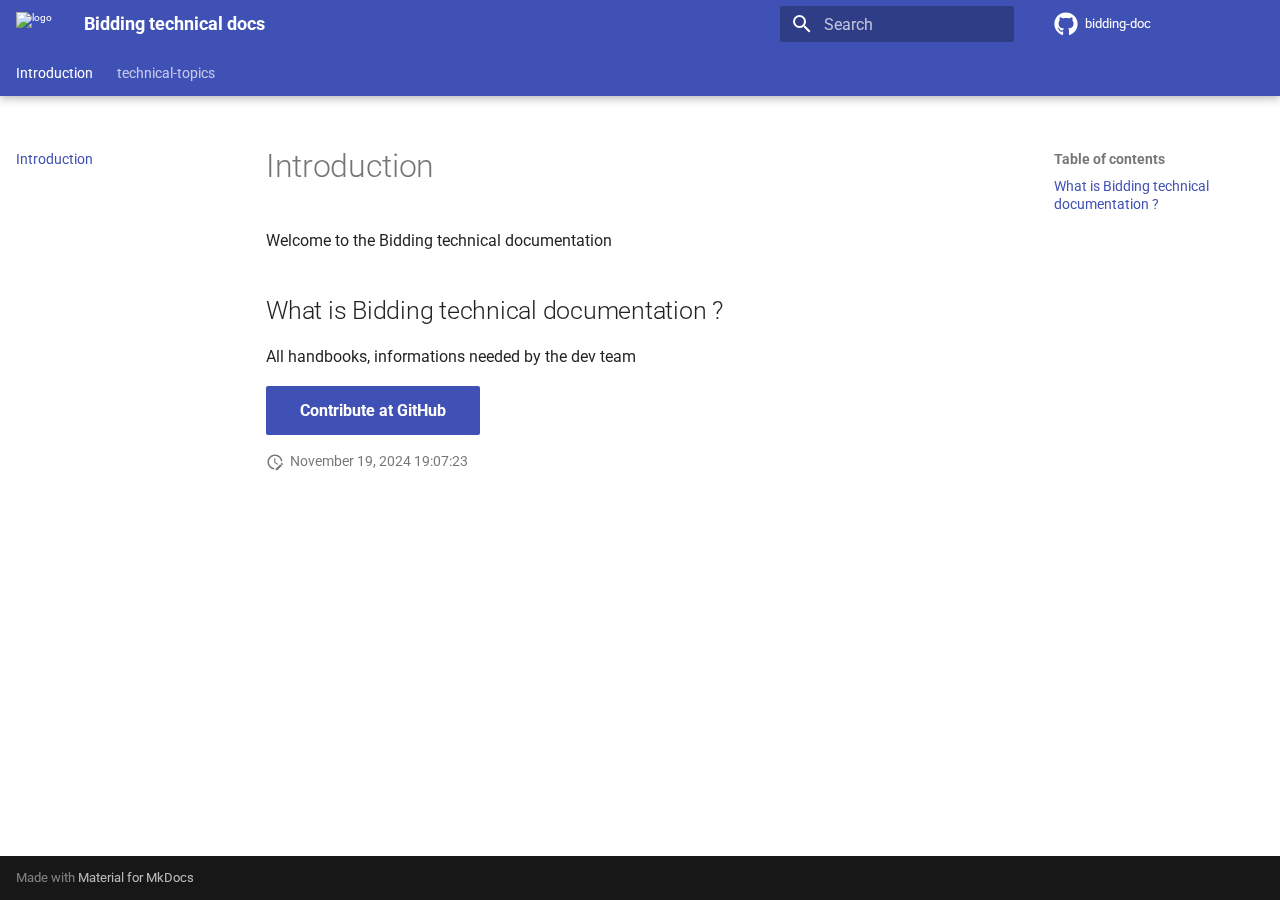
==== commit d4b8c8f9: "Deployed fcade68 with MkDocs version: 1.6.1" ====
--- a/index.html
+++ b/index.html
@@ -12,7 +12,7 @@
       
       
       
-        <link rel="next" href="example/example/">
+        <link rel="next" href="technical-topics/example/">
       
       
       <link rel="icon" href="img/favicon.ico">
@@ -195,12 +195,12 @@
     
     
       <li class="md-tabs__item">
-        <a href="example/example/" class="md-tabs__link">
-          
-  
-    
-  
-  example
+        <a href="technical-topics/example/" class="md-tabs__link">
+          
+  
+    
+  
+  technical-topics
 
         </a>
       </li>
@@ -355,7 +355,7 @@
             
   
   <span class="md-ellipsis">
-    example
+    technical-topics
   </span>
   
 
@@ -365,7 +365,7 @@
         <nav class="md-nav" data-md-level="1" aria-labelledby="__nav_2_label" aria-expanded="false">
           <label class="md-nav__title" for="__nav_2">
             <span class="md-nav__icon md-icon"></span>
-            example
+            technical-topics
           </label>
           <ul class="md-nav__list" data-md-scrollfix>
             
@@ -376,11 +376,11 @@
   
   
     <li class="md-nav__item">
-      <a href="example/example/" class="md-nav__link">
+      <a href="technical-topics/example/" class="md-nav__link">
         
   
   <span class="md-ellipsis">
-    this is a test
+    Understanding Lock Modes in Databases (Kotlin Examples)
   </span>
   
 
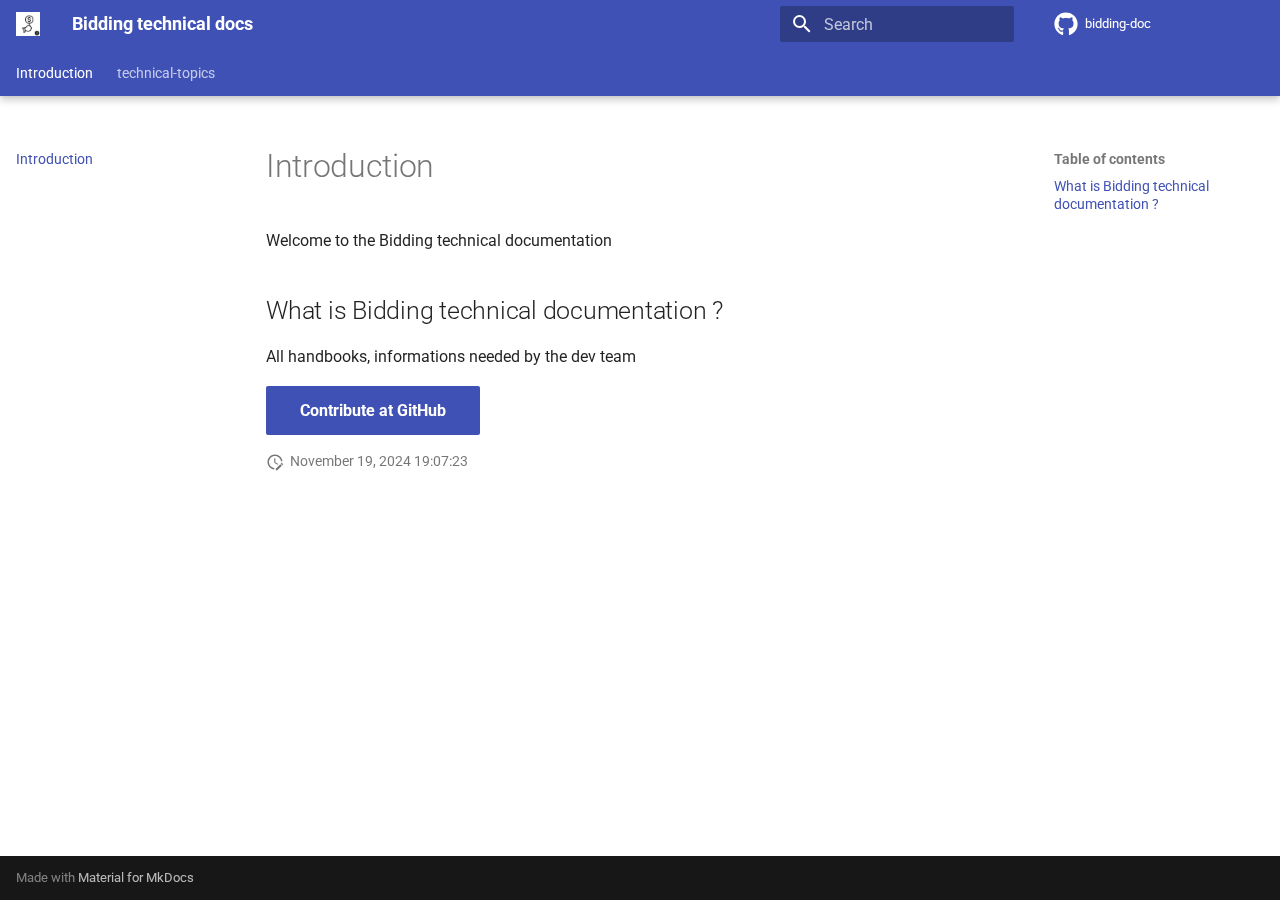
==== commit dac1efa7: "Deployed ffa91c2 with MkDocs version: 1.6.1" ====
--- a/index.html
+++ b/index.html
@@ -8,7 +8,7 @@
       
       
       
-        <link rel="canonical" href="https://pages.github.com/mboufnichel/bidding-doc/">
+        <link rel="canonical" href="https://mboufnichel.github.io/bidding-doc/">
       
       
       
@@ -82,7 +82,7 @@
   <nav class="md-header__inner md-grid" aria-label="Header">
     <a href="." title="Bidding technical docs" class="md-header__button md-logo" aria-label="Bidding technical docs" data-md-component="logo">
       
-  <img src="img/logo.png" alt="logo">
+  <img src="img/logo.jpg" alt="logo">
 
     </a>
     <label class="md-header__button md-icon" for="__drawer">
@@ -238,7 +238,7 @@
   <label class="md-nav__title" for="__drawer">
     <a href="." title="Bidding technical docs" class="md-nav__button md-logo" aria-label="Bidding technical docs" data-md-component="logo">
       
-  <img src="img/logo.png" alt="logo">
+  <img src="img/logo.jpg" alt="logo">
 
     </a>
     Bidding technical docs
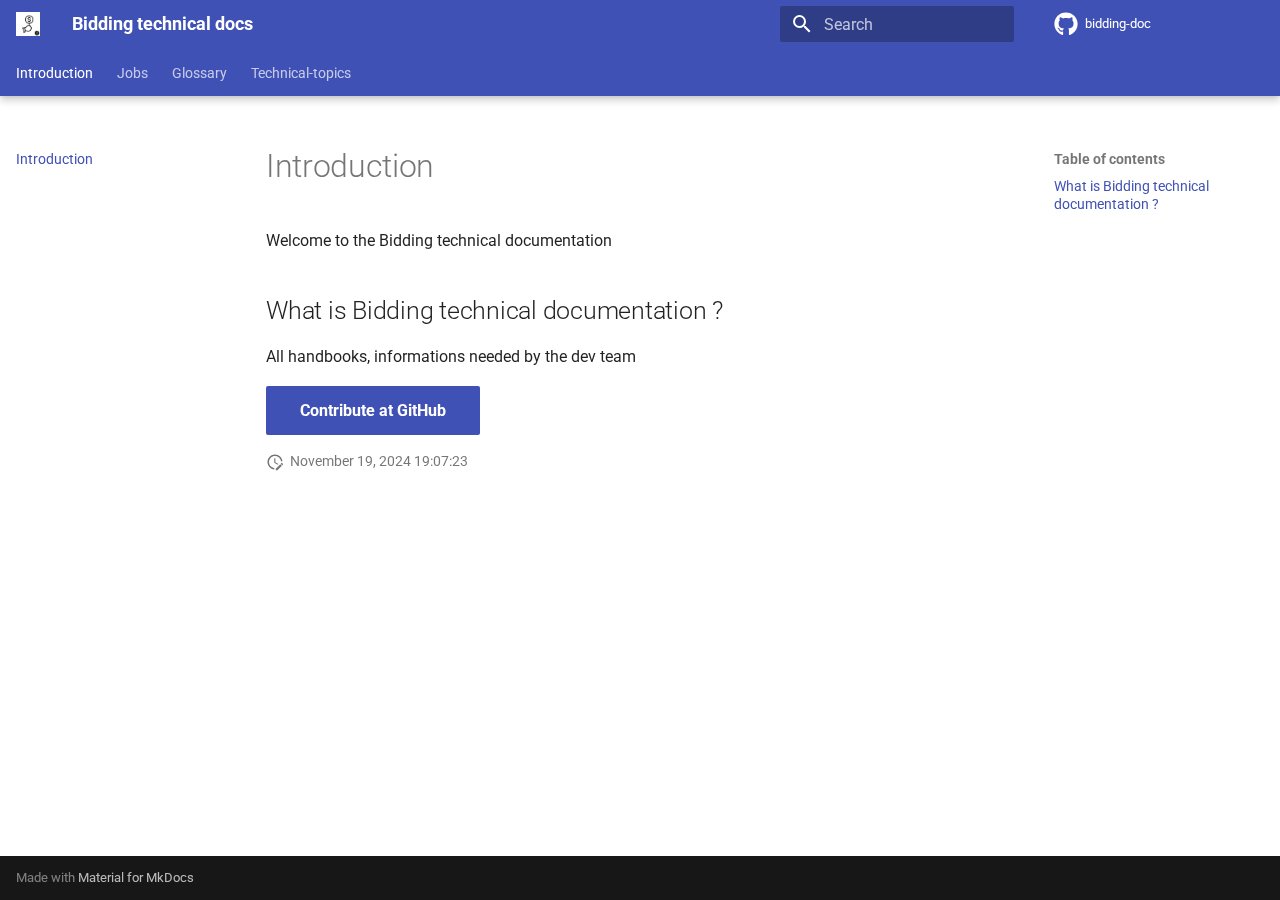
==== commit a8b6e321: "Deployed 8a21e3a with MkDocs version: 1.6.1" ====
--- a/index.html
+++ b/index.html
@@ -12,11 +12,11 @@
       
       
       
-        <link rel="next" href="technical-topics/example/">
+        <link rel="next" href="jobs/trigger/">
       
       
       <link rel="icon" href="img/favicon.ico">
-      <meta name="generator" content="mkdocs-1.6.1, mkdocs-material-9.5.44">
+      <meta name="generator" content="mkdocs-1.6.1, mkdocs-material-9.5.46">
     
     
       
@@ -24,7 +24,7 @@
       
     
     
-      <link rel="stylesheet" href="assets/stylesheets/main.0253249f.min.css">
+      <link rel="stylesheet" href="assets/stylesheets/main.6f8fc17f.min.css">
       
       
 
@@ -153,7 +153,7 @@
         <a href="https://github.com/mboufnichel/bidding-doc" title="Go to repository" class="md-source" data-md-component="source">
   <div class="md-source__icon md-icon">
     
-    <svg xmlns="http://www.w3.org/2000/svg" viewBox="0 0 496 512"><!--! Font Awesome Free 6.6.0 by @fontawesome - https://fontawesome.com License - https://fontawesome.com/license/free (Icons: CC BY 4.0, Fonts: SIL OFL 1.1, Code: MIT License) Copyright 2024 Fonticons, Inc.--><path d="M165.9 397.4c0 2-2.3 3.6-5.2 3.6-3.3.3-5.6-1.3-5.6-3.6 0-2 2.3-3.6 5.2-3.6 3-.3 5.6 1.3 5.6 3.6m-31.1-4.5c-.7 2 1.3 4.3 4.3 4.9 2.6 1 5.6 0 6.2-2s-1.3-4.3-4.3-5.2c-2.6-.7-5.5.3-6.2 2.3m44.2-1.7c-2.9.7-4.9 2.6-4.6 4.9.3 2 2.9 3.3 5.9 2.6 2.9-.7 4.9-2.6 4.6-4.6-.3-1.9-3-3.2-5.9-2.9M244.8 8C106.1 8 0 113.3 0 252c0 110.9 69.8 205.8 169.5 239.2 12.8 2.3 17.3-5.6 17.3-12.1 0-6.2-.3-40.4-.3-61.4 0 0-70 15-84.7-29.8 0 0-11.4-29.1-27.8-36.6 0 0-22.9-15.7 1.6-15.4 0 0 24.9 2 38.6 25.8 21.9 38.6 58.6 27.5 72.9 20.9 2.3-16 8.8-27.1 16-33.7-55.9-6.2-112.3-14.3-112.3-110.5 0-27.5 7.6-41.3 23.6-58.9-2.6-6.5-11.1-33.3 2.6-67.9 20.9-6.5 69 27 69 27 20-5.6 41.5-8.5 62.8-8.5s42.8 2.9 62.8 8.5c0 0 48.1-33.6 69-27 13.7 34.7 5.2 61.4 2.6 67.9 16 17.7 25.8 31.5 25.8 58.9 0 96.5-58.9 104.2-114.8 110.5 9.2 7.9 17 22.9 17 46.4 0 33.7-.3 75.4-.3 83.6 0 6.5 4.6 14.4 17.3 12.1C428.2 457.8 496 362.9 496 252 496 113.3 383.5 8 244.8 8M97.2 352.9c-1.3 1-1 3.3.7 5.2 1.6 1.6 3.9 2.3 5.2 1 1.3-1 1-3.3-.7-5.2-1.6-1.6-3.9-2.3-5.2-1m-10.8-8.1c-.7 1.3.3 2.9 2.3 3.9 1.6 1 3.6.7 4.3-.7.7-1.3-.3-2.9-2.3-3.9-2-.6-3.6-.3-4.3.7m32.4 35.6c-1.6 1.3-1 4.3 1.3 6.2 2.3 2.3 5.2 2.6 6.5 1 1.3-1.3.7-4.3-1.3-6.2-2.2-2.3-5.2-2.6-6.5-1m-11.4-14.7c-1.6 1-1.6 3.6 0 5.9s4.3 3.3 5.6 2.3c1.6-1.3 1.6-3.9 0-6.2-1.4-2.3-4-3.3-5.6-2"/></svg>
+    <svg xmlns="http://www.w3.org/2000/svg" viewBox="0 0 496 512"><!--! Font Awesome Free 6.7.1 by @fontawesome - https://fontawesome.com License - https://fontawesome.com/license/free (Icons: CC BY 4.0, Fonts: SIL OFL 1.1, Code: MIT License) Copyright 2024 Fonticons, Inc.--><path d="M165.9 397.4c0 2-2.3 3.6-5.2 3.6-3.3.3-5.6-1.3-5.6-3.6 0-2 2.3-3.6 5.2-3.6 3-.3 5.6 1.3 5.6 3.6m-31.1-4.5c-.7 2 1.3 4.3 4.3 4.9 2.6 1 5.6 0 6.2-2s-1.3-4.3-4.3-5.2c-2.6-.7-5.5.3-6.2 2.3m44.2-1.7c-2.9.7-4.9 2.6-4.6 4.9.3 2 2.9 3.3 5.9 2.6 2.9-.7 4.9-2.6 4.6-4.6-.3-1.9-3-3.2-5.9-2.9M244.8 8C106.1 8 0 113.3 0 252c0 110.9 69.8 205.8 169.5 239.2 12.8 2.3 17.3-5.6 17.3-12.1 0-6.2-.3-40.4-.3-61.4 0 0-70 15-84.7-29.8 0 0-11.4-29.1-27.8-36.6 0 0-22.9-15.7 1.6-15.4 0 0 24.9 2 38.6 25.8 21.9 38.6 58.6 27.5 72.9 20.9 2.3-16 8.8-27.1 16-33.7-55.9-6.2-112.3-14.3-112.3-110.5 0-27.5 7.6-41.3 23.6-58.9-2.6-6.5-11.1-33.3 2.6-67.9 20.9-6.5 69 27 69 27 20-5.6 41.5-8.5 62.8-8.5s42.8 2.9 62.8 8.5c0 0 48.1-33.6 69-27 13.7 34.7 5.2 61.4 2.6 67.9 16 17.7 25.8 31.5 25.8 58.9 0 96.5-58.9 104.2-114.8 110.5 9.2 7.9 17 22.9 17 46.4 0 33.7-.3 75.4-.3 83.6 0 6.5 4.6 14.4 17.3 12.1C428.2 457.8 496 362.9 496 252 496 113.3 383.5 8 244.8 8M97.2 352.9c-1.3 1-1 3.3.7 5.2 1.6 1.6 3.9 2.3 5.2 1 1.3-1 1-3.3-.7-5.2-1.6-1.6-3.9-2.3-5.2-1m-10.8-8.1c-.7 1.3.3 2.9 2.3 3.9 1.6 1 3.6.7 4.3-.7.7-1.3-.3-2.9-2.3-3.9-2-.6-3.6-.3-4.3.7m32.4 35.6c-1.6 1.3-1 4.3 1.3 6.2 2.3 2.3 5.2 2.6 6.5 1 1.3-1.3.7-4.3-1.3-6.2-2.2-2.3-5.2-2.6-6.5-1m-11.4-14.7c-1.6 1-1.6 3.6 0 5.9s4.3 3.3 5.6 2.3c1.6-1.3 1.6-3.9 0-6.2-1.4-2.3-4-3.3-5.6-2"/></svg>
   </div>
   <div class="md-source__repository">
     bidding-doc
@@ -195,12 +195,52 @@
     
     
       <li class="md-tabs__item">
-        <a href="technical-topics/example/" class="md-tabs__link">
-          
-  
-    
-  
-  technical-topics
+        <a href="jobs/trigger/" class="md-tabs__link">
+          
+  
+    
+  
+  Jobs
+
+        </a>
+      </li>
+    
+  
+
+      
+        
+  
+  
+  
+    
+    
+      <li class="md-tabs__item">
+        <a href="glossary/glossary/" class="md-tabs__link">
+          
+  
+    
+  
+  Glossary
+
+        </a>
+      </li>
+    
+  
+
+      
+        
+  
+  
+  
+    
+    
+      <li class="md-tabs__item">
+        <a href="technical-topics/test-data/" class="md-tabs__link">
+          
+  
+    
+  
+  Technical-topics
 
         </a>
       </li>
@@ -248,7 +288,7 @@
       <a href="https://github.com/mboufnichel/bidding-doc" title="Go to repository" class="md-source" data-md-component="source">
   <div class="md-source__icon md-icon">
     
-    <svg xmlns="http://www.w3.org/2000/svg" viewBox="0 0 496 512"><!--! Font Awesome Free 6.6.0 by @fontawesome - https://fontawesome.com License - https://fontawesome.com/license/free (Icons: CC BY 4.0, Fonts: SIL OFL 1.1, Code: MIT License) Copyright 2024 Fonticons, Inc.--><path d="M165.9 397.4c0 2-2.3 3.6-5.2 3.6-3.3.3-5.6-1.3-5.6-3.6 0-2 2.3-3.6 5.2-3.6 3-.3 5.6 1.3 5.6 3.6m-31.1-4.5c-.7 2 1.3 4.3 4.3 4.9 2.6 1 5.6 0 6.2-2s-1.3-4.3-4.3-5.2c-2.6-.7-5.5.3-6.2 2.3m44.2-1.7c-2.9.7-4.9 2.6-4.6 4.9.3 2 2.9 3.3 5.9 2.6 2.9-.7 4.9-2.6 4.6-4.6-.3-1.9-3-3.2-5.9-2.9M244.8 8C106.1 8 0 113.3 0 252c0 110.9 69.8 205.8 169.5 239.2 12.8 2.3 17.3-5.6 17.3-12.1 0-6.2-.3-40.4-.3-61.4 0 0-70 15-84.7-29.8 0 0-11.4-29.1-27.8-36.6 0 0-22.9-15.7 1.6-15.4 0 0 24.9 2 38.6 25.8 21.9 38.6 58.6 27.5 72.9 20.9 2.3-16 8.8-27.1 16-33.7-55.9-6.2-112.3-14.3-112.3-110.5 0-27.5 7.6-41.3 23.6-58.9-2.6-6.5-11.1-33.3 2.6-67.9 20.9-6.5 69 27 69 27 20-5.6 41.5-8.5 62.8-8.5s42.8 2.9 62.8 8.5c0 0 48.1-33.6 69-27 13.7 34.7 5.2 61.4 2.6 67.9 16 17.7 25.8 31.5 25.8 58.9 0 96.5-58.9 104.2-114.8 110.5 9.2 7.9 17 22.9 17 46.4 0 33.7-.3 75.4-.3 83.6 0 6.5 4.6 14.4 17.3 12.1C428.2 457.8 496 362.9 496 252 496 113.3 383.5 8 244.8 8M97.2 352.9c-1.3 1-1 3.3.7 5.2 1.6 1.6 3.9 2.3 5.2 1 1.3-1 1-3.3-.7-5.2-1.6-1.6-3.9-2.3-5.2-1m-10.8-8.1c-.7 1.3.3 2.9 2.3 3.9 1.6 1 3.6.7 4.3-.7.7-1.3-.3-2.9-2.3-3.9-2-.6-3.6-.3-4.3.7m32.4 35.6c-1.6 1.3-1 4.3 1.3 6.2 2.3 2.3 5.2 2.6 6.5 1 1.3-1.3.7-4.3-1.3-6.2-2.2-2.3-5.2-2.6-6.5-1m-11.4-14.7c-1.6 1-1.6 3.6 0 5.9s4.3 3.3 5.6 2.3c1.6-1.3 1.6-3.9 0-6.2-1.4-2.3-4-3.3-5.6-2"/></svg>
+    <svg xmlns="http://www.w3.org/2000/svg" viewBox="0 0 496 512"><!--! Font Awesome Free 6.7.1 by @fontawesome - https://fontawesome.com License - https://fontawesome.com/license/free (Icons: CC BY 4.0, Fonts: SIL OFL 1.1, Code: MIT License) Copyright 2024 Fonticons, Inc.--><path d="M165.9 397.4c0 2-2.3 3.6-5.2 3.6-3.3.3-5.6-1.3-5.6-3.6 0-2 2.3-3.6 5.2-3.6 3-.3 5.6 1.3 5.6 3.6m-31.1-4.5c-.7 2 1.3 4.3 4.3 4.9 2.6 1 5.6 0 6.2-2s-1.3-4.3-4.3-5.2c-2.6-.7-5.5.3-6.2 2.3m44.2-1.7c-2.9.7-4.9 2.6-4.6 4.9.3 2 2.9 3.3 5.9 2.6 2.9-.7 4.9-2.6 4.6-4.6-.3-1.9-3-3.2-5.9-2.9M244.8 8C106.1 8 0 113.3 0 252c0 110.9 69.8 205.8 169.5 239.2 12.8 2.3 17.3-5.6 17.3-12.1 0-6.2-.3-40.4-.3-61.4 0 0-70 15-84.7-29.8 0 0-11.4-29.1-27.8-36.6 0 0-22.9-15.7 1.6-15.4 0 0 24.9 2 38.6 25.8 21.9 38.6 58.6 27.5 72.9 20.9 2.3-16 8.8-27.1 16-33.7-55.9-6.2-112.3-14.3-112.3-110.5 0-27.5 7.6-41.3 23.6-58.9-2.6-6.5-11.1-33.3 2.6-67.9 20.9-6.5 69 27 69 27 20-5.6 41.5-8.5 62.8-8.5s42.8 2.9 62.8 8.5c0 0 48.1-33.6 69-27 13.7 34.7 5.2 61.4 2.6 67.9 16 17.7 25.8 31.5 25.8 58.9 0 96.5-58.9 104.2-114.8 110.5 9.2 7.9 17 22.9 17 46.4 0 33.7-.3 75.4-.3 83.6 0 6.5 4.6 14.4 17.3 12.1C428.2 457.8 496 362.9 496 252 496 113.3 383.5 8 244.8 8M97.2 352.9c-1.3 1-1 3.3.7 5.2 1.6 1.6 3.9 2.3 5.2 1 1.3-1 1-3.3-.7-5.2-1.6-1.6-3.9-2.3-5.2-1m-10.8-8.1c-.7 1.3.3 2.9 2.3 3.9 1.6 1 3.6.7 4.3-.7.7-1.3-.3-2.9-2.3-3.9-2-.6-3.6-.3-4.3.7m32.4 35.6c-1.6 1.3-1 4.3 1.3 6.2 2.3 2.3 5.2 2.6 6.5 1 1.3-1.3.7-4.3-1.3-6.2-2.2-2.3-5.2-2.6-6.5-1m-11.4-14.7c-1.6 1-1.6 3.6 0 5.9s4.3 3.3 5.6 2.3c1.6-1.3 1.6-3.9 0-6.2-1.4-2.3-4-3.3-5.6-2"/></svg>
   </div>
   <div class="md-source__repository">
     bidding-doc
@@ -355,7 +395,7 @@
             
   
   <span class="md-ellipsis">
-    technical-topics
+    Jobs
   </span>
   
 
@@ -365,7 +405,7 @@
         <nav class="md-nav" data-md-level="1" aria-labelledby="__nav_2_label" aria-expanded="false">
           <label class="md-nav__title" for="__nav_2">
             <span class="md-nav__icon md-icon"></span>
-            technical-topics
+            Jobs
           </label>
           <ul class="md-nav__list" data-md-scrollfix>
             
@@ -376,11 +416,159 @@
   
   
     <li class="md-nav__item">
-      <a href="technical-topics/example/" class="md-nav__link">
+      <a href="jobs/trigger/" class="md-nav__link">
         
   
   <span class="md-ellipsis">
-    Understanding Lock Modes in Databases (Kotlin Examples)
+    Job Triggers
+  </span>
+  
+
+      </a>
+    </li>
+  
+
+              
+            
+          </ul>
+        </nav>
+      
+    </li>
+  
+
+    
+      
+      
+  
+  
+  
+  
+    
+    
+      
+        
+      
+    
+    
+      
+      
+        
+      
+    
+    
+    <li class="md-nav__item md-nav__item--nested">
+      
+        
+        
+          
+        
+        <input class="md-nav__toggle md-toggle md-toggle--indeterminate" type="checkbox" id="__nav_3" >
+        
+          
+          <label class="md-nav__link" for="__nav_3" id="__nav_3_label" tabindex="0">
+            
+  
+  <span class="md-ellipsis">
+    Glossary
+  </span>
+  
+
+            <span class="md-nav__icon md-icon"></span>
+          </label>
+        
+        <nav class="md-nav" data-md-level="1" aria-labelledby="__nav_3_label" aria-expanded="false">
+          <label class="md-nav__title" for="__nav_3">
+            <span class="md-nav__icon md-icon"></span>
+            Glossary
+          </label>
+          <ul class="md-nav__list" data-md-scrollfix>
+            
+              
+                
+  
+  
+  
+  
+    <li class="md-nav__item">
+      <a href="glossary/glossary/" class="md-nav__link">
+        
+  
+  <span class="md-ellipsis">
+    aFRR Glossary
+  </span>
+  
+
+      </a>
+    </li>
+  
+
+              
+            
+          </ul>
+        </nav>
+      
+    </li>
+  
+
+    
+      
+      
+  
+  
+  
+  
+    
+    
+      
+        
+      
+    
+    
+      
+      
+        
+      
+    
+    
+    <li class="md-nav__item md-nav__item--nested">
+      
+        
+        
+          
+        
+        <input class="md-nav__toggle md-toggle md-toggle--indeterminate" type="checkbox" id="__nav_4" >
+        
+          
+          <label class="md-nav__link" for="__nav_4" id="__nav_4_label" tabindex="0">
+            
+  
+  <span class="md-ellipsis">
+    Technical-topics
+  </span>
+  
+
+            <span class="md-nav__icon md-icon"></span>
+          </label>
+        
+        <nav class="md-nav" data-md-level="1" aria-labelledby="__nav_4_label" aria-expanded="false">
+          <label class="md-nav__title" for="__nav_4">
+            <span class="md-nav__icon md-icon"></span>
+            Technical-topics
+          </label>
+          <ul class="md-nav__list" data-md-scrollfix>
+            
+              
+                
+  
+  
+  
+  
+    <li class="md-nav__item">
+      <a href="technical-topics/test-data/" class="md-nav__link">
+        
+  
+  <span class="md-ellipsis">
+    Best Practices for Test Data in Unit and Integration Tests
   </span>
   
 
--- a/assets/stylesheets/main.6f8fc17f.min.css
+++ b/assets/stylesheets/main.6f8fc17f.min.css
@@ -0,0 +1 @@
+@charset "UTF-8";html{-webkit-text-size-adjust:none;-moz-text-size-adjust:none;text-size-adjust:none;box-sizing:border-box}*,:after,:before{box-sizing:inherit}@media (prefers-reduced-motion){*,:after,:before{transition:none!important}}body{margin:0}a,button,input,label{-webkit-tap-highlight-color:transparent}a{color:inherit;text-decoration:none}hr{border:0;box-sizing:initial;display:block;height:.05rem;overflow:visible;padding:0}small{font-size:80%}sub,sup{line-height:1em}img{border-style:none}table{border-collapse:initial;border-spacing:0}td,th{font-weight:400;vertical-align:top}button{background:#0000;border:0;font-family:inherit;font-size:inherit;margin:0;padding:0}input{border:0;outline:none}:root{--md-primary-fg-color:#4051b5;--md-primary-fg-color--light:#5d6cc0;--md-primary-fg-color--dark:#303fa1;--md-primary-bg-color:#fff;--md-primary-bg-color--light:#ffffffb3;--md-accent-fg-color:#526cfe;--md-accent-fg-color--transparent:#526cfe1a;--md-accent-bg-color:#fff;--md-accent-bg-color--light:#ffffffb3}[data-md-color-scheme=default]{color-scheme:light}[data-md-color-scheme=default] img[src$="#gh-dark-mode-only"],[data-md-color-scheme=default] img[src$="#only-dark"]{display:none}:root,[data-md-color-scheme=default]{--md-hue:225deg;--md-default-fg-color:#000000de;--md-default-fg-color--light:#0000008a;--md-default-fg-color--lighter:#00000052;--md-default-fg-color--lightest:#00000012;--md-default-bg-color:#fff;--md-default-bg-color--light:#ffffffb3;--md-default-bg-color--lighter:#ffffff4d;--md-default-bg-color--lightest:#ffffff1f;--md-code-fg-color:#36464e;--md-code-bg-color:#f5f5f5;--md-code-hl-color:#4287ff;--md-code-hl-color--light:#4287ff1a;--md-code-hl-number-color:#d52a2a;--md-code-hl-special-color:#db1457;--md-code-hl-function-color:#a846b9;--md-code-hl-constant-color:#6e59d9;--md-code-hl-keyword-color:#3f6ec6;--md-code-hl-string-color:#1c7d4d;--md-code-hl-name-color:var(--md-code-fg-color);--md-code-hl-operator-color:var(--md-default-fg-color--light);--md-code-hl-punctuation-color:var(--md-default-fg-color--light);--md-code-hl-comment-color:var(--md-default-fg-color--light);--md-code-hl-generic-color:var(--md-default-fg-color--light);--md-code-hl-variable-color:var(--md-default-fg-color--light);--md-typeset-color:var(--md-default-fg-color);--md-typeset-a-color:var(--md-primary-fg-color);--md-typeset-del-color:#f5503d26;--md-typeset-ins-color:#0bd57026;--md-typeset-kbd-color:#fafafa;--md-typeset-kbd-accent-color:#fff;--md-typeset-kbd-border-color:#b8b8b8;--md-typeset-mark-color:#ffff0080;--md-typeset-table-color:#0000001f;--md-typeset-table-color--light:rgba(0,0,0,.035);--md-admonition-fg-color:var(--md-default-fg-color);--md-admonition-bg-color:var(--md-default-bg-color);--md-warning-fg-color:#000000de;--md-warning-bg-color:#ff9;--md-footer-fg-color:#fff;--md-footer-fg-color--light:#ffffffb3;--md-footer-fg-color--lighter:#ffffff73;--md-footer-bg-color:#000000de;--md-footer-bg-color--dark:#00000052;--md-shadow-z1:0 0.2rem 0.5rem #0000000d,0 0 0.05rem #0000001a;--md-shadow-z2:0 0.2rem 0.5rem #0000001a,0 0 0.05rem #00000040;--md-shadow-z3:0 0.2rem 0.5rem #0003,0 0 0.05rem #00000059}.md-icon svg{fill:currentcolor;display:block;height:1.2rem;width:1.2rem}body{-webkit-font-smoothing:antialiased;-moz-osx-font-smoothing:grayscale;--md-text-font-family:var(--md-text-font,_),-apple-system,BlinkMacSystemFont,Helvetica,Arial,sans-serif;--md-code-font-family:var(--md-code-font,_),SFMono-Regular,Consolas,Menlo,monospace}aside,body,input{font-feature-settings:"kern","liga";color:var(--md-typeset-color);font-family:var(--md-text-font-family)}code,kbd,pre{font-feature-settings:"kern";font-family:var(--md-code-font-family)}:root{--md-typeset-table-sort-icon:url('data:image/svg+xml;charset=utf-8,<svg xmlns="http://www.w3.org/2000/svg" viewBox="0 0 24 24"><path d="m18 21-4-4h3V7h-3l4-4 4 4h-3v10h3M2 19v-2h10v2M2 13v-2h7v2M2 7V5h4v2z"/></svg>');--md-typeset-table-sort-icon--asc:url('data:image/svg+xml;charset=utf-8,<svg xmlns="http://www.w3.org/2000/svg" viewBox="0 0 24 24"><path d="M19 17h3l-4 4-4-4h3V3h2M2 17h10v2H2M6 5v2H2V5m0 6h7v2H2z"/></svg>');--md-typeset-table-sort-icon--desc:url('data:image/svg+xml;charset=utf-8,<svg xmlns="http://www.w3.org/2000/svg" viewBox="0 0 24 24"><path d="M19 7h3l-4-4-4 4h3v14h2M2 17h10v2H2M6 5v2H2V5m0 6h7v2H2z"/></svg>')}.md-typeset{-webkit-print-color-adjust:exact;color-adjust:exact;font-size:.8rem;line-height:1.6}@media print{.md-typeset{font-size:.68rem}}.md-typeset blockquote,.md-typeset dl,.md-typeset figure,.md-typeset ol,.md-typeset pre,.md-typeset ul{margin-bottom:1em;margin-top:1em}.md-typeset h1{color:var(--md-default-fg-color--light);font-size:2em;line-height:1.3;margin:0 0 1.25em}.md-typeset h1,.md-typeset h2{font-weight:300;letter-spacing:-.01em}.md-typeset h2{font-size:1.5625em;line-height:1.4;margin:1.6em 0 .64em}.md-typeset h3{font-size:1.25em;font-weight:400;letter-spacing:-.01em;line-height:1.5;margin:1.6em 0 .8em}.md-typeset h2+h3{margin-top:.8em}.md-typeset h4{font-weight:700;letter-spacing:-.01em;margin:1em 0}.md-typeset h5,.md-typeset h6{color:var(--md-default-fg-color--light);font-size:.8em;font-weight:700;letter-spacing:-.01em;margin:1.25em 0}.md-typeset h5{text-transform:uppercase}.md-typeset h5 code{text-transform:none}.md-typeset hr{border-bottom:.05rem solid var(--md-default-fg-color--lightest);display:flow-root;margin:1.5em 0}.md-typeset a{color:var(--md-typeset-a-color);word-break:break-word}.md-typeset a,.md-typeset a:before{transition:color 125ms}.md-typeset a:focus,.md-typeset a:hover{color:var(--md-accent-fg-color)}.md-typeset a:focus code,.md-typeset a:hover code{background-color:var(--md-accent-fg-color--transparent)}.md-typeset a code{color:currentcolor;transition:background-color 125ms}.md-typeset a.focus-visible{outline-color:var(--md-accent-fg-color);outline-offset:.2rem}.md-typeset code,.md-typeset kbd,.md-typeset pre{color:var(--md-code-fg-color);direction:ltr;font-variant-ligatures:none}@media print{.md-typeset code,.md-typeset kbd,.md-typeset pre{white-space:pre-wrap}}.md-typeset code{background-color:var(--md-code-bg-color);border-radius:.1rem;-webkit-box-decoration-break:clone;box-decoration-break:clone;font-size:.85em;padding:0 .2941176471em;word-break:break-word}.md-typeset code:not(.focus-visible){-webkit-tap-highlight-color:transparent;outline:none}.md-typeset pre{display:flow-root;line-height:1.4;position:relative}.md-typeset pre>code{-webkit-box-decoration-break:slice;box-decoration-break:slice;box-shadow:none;display:block;margin:0;outline-color:var(--md-accent-fg-color);overflow:auto;padding:.7720588235em 1.1764705882em;scrollbar-color:var(--md-default-fg-color--lighter) #0000;scrollbar-width:thin;touch-action:auto;word-break:normal}.md-typeset pre>code:hover{scrollbar-color:var(--md-accent-fg-color) #0000}.md-typeset pre>code::-webkit-scrollbar{height:.2rem;width:.2rem}.md-typeset pre>code::-webkit-scrollbar-thumb{background-color:var(--md-default-fg-color--lighter)}.md-typeset pre>code::-webkit-scrollbar-thumb:hover{background-color:var(--md-accent-fg-color)}.md-typeset kbd{background-color:var(--md-typeset-kbd-color);border-radius:.1rem;box-shadow:0 .1rem 0 .05rem var(--md-typeset-kbd-border-color),0 .1rem 0 var(--md-typeset-kbd-border-color),0 -.1rem .2rem var(--md-typeset-kbd-accent-color) inset;color:var(--md-default-fg-color);display:inline-block;font-size:.75em;padding:0 .6666666667em;vertical-align:text-top;word-break:break-word}.md-typeset mark{background-color:var(--md-typeset-mark-color);-webkit-box-decoration-break:clone;box-decoration-break:clone;color:inherit;word-break:break-word}.md-typeset abbr{border-bottom:.05rem dotted var(--md-default-fg-color--light);cursor:help;text-decoration:none}.md-typeset small{opacity:.75}[dir=ltr] .md-typeset sub,[dir=ltr] .md-typeset sup{margin-left:.078125em}[dir=rtl] .md-typeset sub,[dir=rtl] .md-typeset sup{margin-right:.078125em}[dir=ltr] .md-typeset blockquote{padding-left:.6rem}[dir=rtl] .md-typeset blockquote{padding-right:.6rem}[dir=ltr] .md-typeset blockquote{border-left:.2rem solid var(--md-default-fg-color--lighter)}[dir=rtl] .md-typeset blockquote{border-right:.2rem solid var(--md-default-fg-color--lighter)}.md-typeset blockquote{color:var(--md-default-fg-color--light);margin-left:0;margin-right:0}.md-typeset ul{list-style-type:disc}.md-typeset ul[type]{list-style-type:revert-layer}[dir=ltr] .md-typeset ol,[dir=ltr] .md-typeset ul{margin-left:.625em}[dir=rtl] .md-typeset ol,[dir=rtl] .md-typeset ul{margin-right:.625em}.md-typeset ol,.md-typeset ul{padding:0}.md-typeset ol:not([hidden]),.md-typeset ul:not([hidden]){display:flow-root}.md-typeset ol ol,.md-typeset ul ol{list-style-type:lower-alpha}.md-typeset ol ol ol,.md-typeset ul ol ol{list-style-type:lower-roman}.md-typeset ol ol ol ol,.md-typeset ul ol ol ol{list-style-type:upper-alpha}.md-typeset ol ol ol ol ol,.md-typeset ul ol ol ol ol{list-style-type:upper-roman}.md-typeset ol[type],.md-typeset ul[type]{list-style-type:revert-layer}[dir=ltr] .md-typeset ol li,[dir=ltr] .md-typeset ul li{margin-left:1.25em}[dir=rtl] .md-typeset ol li,[dir=rtl] .md-typeset ul li{margin-right:1.25em}.md-typeset ol li,.md-typeset ul li{margin-bottom:.5em}.md-typeset ol li blockquote,.md-typeset ol li p,.md-typeset ul li blockquote,.md-typeset ul li p{margin:.5em 0}.md-typeset ol li:last-child,.md-typeset ul li:last-child{margin-bottom:0}[dir=ltr] .md-typeset ol li ol,[dir=ltr] .md-typeset ol li ul,[dir=ltr] .md-typeset ul li ol,[dir=ltr] .md-typeset ul li ul{margin-left:.625em}[dir=rtl] .md-typeset ol li ol,[dir=rtl] .md-typeset ol li ul,[dir=rtl] .md-typeset ul li ol,[dir=rtl] .md-typeset ul li ul{margin-right:.625em}.md-typeset ol li ol,.md-typeset ol li ul,.md-typeset ul li ol,.md-typeset ul li ul{margin-bottom:.5em;margin-top:.5em}[dir=ltr] .md-typeset dd{margin-left:1.875em}[dir=rtl] .md-typeset dd{margin-right:1.875em}.md-typeset dd{margin-bottom:1.5em;margin-top:1em}.md-typeset img,.md-typeset svg,.md-typeset video{height:auto;max-width:100%}.md-typeset img[align=left]{margin:1em 1em 1em 0}.md-typeset img[align=right]{margin:1em 0 1em 1em}.md-typeset img[align]:only-child{margin-top:0}.md-typeset figure{display:flow-root;margin:1em auto;max-width:100%;text-align:center;width:-moz-fit-content;width:fit-content}.md-typeset figure img{display:block;margin:0 auto}.md-typeset figcaption{font-style:italic;margin:1em auto;max-width:24rem}.md-typeset iframe{max-width:100%}.md-typeset table:not([class]){background-color:var(--md-default-bg-color);border:.05rem solid var(--md-typeset-table-color);border-radius:.1rem;display:inline-block;font-size:.64rem;max-width:100%;overflow:auto;touch-action:auto}@media print{.md-typeset table:not([class]){display:table}}.md-typeset table:not([class])+*{margin-top:1.5em}.md-typeset table:not([class]) td>:first-child,.md-typeset table:not([class]) th>:first-child{margin-top:0}.md-typeset table:not([class]) td>:last-child,.md-typeset table:not([class]) th>:last-child{margin-bottom:0}.md-typeset table:not([class]) td:not([align]),.md-typeset table:not([class]) th:not([align]){text-align:left}[dir=rtl] .md-typeset table:not([class]) td:not([align]),[dir=rtl] .md-typeset table:not([class]) th:not([align]){text-align:right}.md-typeset table:not([class]) th{font-weight:700;min-width:5rem;padding:.9375em 1.25em;vertical-align:top}.md-typeset table:not([class]) td{border-top:.05rem solid var(--md-typeset-table-color);padding:.9375em 1.25em;vertical-align:top}.md-typeset table:not([class]) tbody tr{transition:background-color 125ms}.md-typeset table:not([class]) tbody tr:hover{background-color:var(--md-typeset-table-color--light);box-shadow:0 .05rem 0 var(--md-default-bg-color) inset}.md-typeset table:not([class]) a{word-break:normal}.md-typeset table th[role=columnheader]{cursor:pointer}[dir=ltr] .md-typeset table th[role=columnheader]:after{margin-left:.5em}[dir=rtl] .md-typeset table th[role=columnheader]:after{margin-right:.5em}.md-typeset table th[role=columnheader]:after{content:"";display:inline-block;height:1.2em;-webkit-mask-image:var(--md-typeset-table-sort-icon);mask-image:var(--md-typeset-table-sort-icon);-webkit-mask-repeat:no-repeat;mask-repeat:no-repeat;-webkit-mask-size:contain;mask-size:contain;transition:background-color 125ms;vertical-align:text-bottom;width:1.2em}.md-typeset table th[role=columnheader]:hover:after{background-color:var(--md-default-fg-color--lighter)}.md-typeset table th[role=columnheader][aria-sort=ascending]:after{background-color:var(--md-default-fg-color--light);-webkit-mask-image:var(--md-typeset-table-sort-icon--asc);mask-image:var(--md-typeset-table-sort-icon--asc)}.md-typeset table th[role=columnheader][aria-sort=descending]:after{background-color:var(--md-default-fg-color--light);-webkit-mask-image:var(--md-typeset-table-sort-icon--desc);mask-image:var(--md-typeset-table-sort-icon--desc)}.md-typeset__scrollwrap{margin:1em -.8rem;overflow-x:auto;touch-action:auto}.md-typeset__table{display:inline-block;margin-bottom:.5em;padding:0 .8rem}@media print{.md-typeset__table{display:block}}html .md-typeset__table table{display:table;margin:0;overflow:hidden;width:100%}@media screen and (max-width:44.984375em){.md-content__inner>pre{margin:1em -.8rem}.md-content__inner>pre code{border-radius:0}}.md-typeset .md-author{border-radius:100%;display:block;flex-shrink:0;height:1.6rem;overflow:hidden;position:relative;transition:color 125ms,transform 125ms;width:1.6rem}.md-typeset .md-author img{display:block}.md-typeset .md-author--more{background:var(--md-default-fg-color--lightest);color:var(--md-default-fg-color--lighter);font-size:.6rem;font-weight:700;line-height:1.6rem;text-align:center}.md-typeset .md-author--long{height:2.4rem;width:2.4rem}.md-typeset a.md-author{transform:scale(1)}.md-typeset a.md-author img{border-radius:100%;filter:grayscale(100%) opacity(75%);transition:filter 125ms}.md-typeset a.md-author:focus,.md-typeset a.md-author:hover{transform:scale(1.1);z-index:1}.md-typeset a.md-author:focus img,.md-typeset a.md-author:hover img{filter:grayscale(0)}.md-banner{background-color:var(--md-footer-bg-color);color:var(--md-footer-fg-color);overflow:auto}@media print{.md-banner{display:none}}.md-banner--warning{background-color:var(--md-warning-bg-color);color:var(--md-warning-fg-color)}.md-banner__inner{font-size:.7rem;margin:.6rem auto;padding:0 .8rem}[dir=ltr] .md-banner__button{float:right}[dir=rtl] .md-banner__button{float:left}.md-banner__button{color:inherit;cursor:pointer;transition:opacity .25s}.no-js .md-banner__button{display:none}.md-banner__button:hover{opacity:.7}html{font-size:125%;height:100%;overflow-x:hidden}@media screen and (min-width:100em){html{font-size:137.5%}}@media screen and (min-width:125em){html{font-size:150%}}body{background-color:var(--md-default-bg-color);display:flex;flex-direction:column;font-size:.5rem;min-height:100%;position:relative;width:100%}@media print{body{display:block}}@media screen and (max-width:59.984375em){body[data-md-scrolllock]{position:fixed}}.md-grid{margin-left:auto;margin-right:auto;max-width:61rem}.md-container{display:flex;flex-direction:column;flex-grow:1}@media print{.md-container{display:block}}.md-main{flex-grow:1}.md-main__inner{display:flex;height:100%;margin-top:1.5rem}.md-ellipsis{overflow:hidden;text-overflow:ellipsis}.md-toggle{display:none}.md-option{height:0;opacity:0;position:absolute;width:0}.md-option:checked+label:not([hidden]){display:block}.md-option.focus-visible+label{outline-color:var(--md-accent-fg-color);outline-style:auto}.md-skip{background-color:var(--md-default-fg-color);border-radius:.1rem;color:var(--md-default-bg-color);font-size:.64rem;margin:.5rem;opacity:0;outline-color:var(--md-accent-fg-color);padding:.3rem .5rem;position:fixed;transform:translateY(.4rem);z-index:-1}.md-skip:focus{opacity:1;transform:translateY(0);transition:transform .25s cubic-bezier(.4,0,.2,1),opacity 175ms 75ms;z-index:10}@page{margin:25mm}:root{--md-clipboard-icon:url('data:image/svg+xml;charset=utf-8,<svg xmlns="http://www.w3.org/2000/svg" viewBox="0 0 24 24"><path d="M19 21H8V7h11m0-2H8a2 2 0 0 0-2 2v14a2 2 0 0 0 2 2h11a2 2 0 0 0 2-2V7a2 2 0 0 0-2-2m-3-4H4a2 2 0 0 0-2 2v14h2V3h12z"/></svg>')}.md-clipboard{border-radius:.1rem;color:var(--md-default-fg-color--lightest);cursor:pointer;height:1.5em;outline-color:var(--md-accent-fg-color);outline-offset:.1rem;position:absolute;right:.5em;top:.5em;transition:color .25s;width:1.5em;z-index:1}@media print{.md-clipboard{display:none}}.md-clipboard:not(.focus-visible){-webkit-tap-highlight-color:transparent;outline:none}:hover>.md-clipboard{color:var(--md-default-fg-color--light)}.md-clipboard:focus,.md-clipboard:hover{color:var(--md-accent-fg-color)}.md-clipboard:after{background-color:currentcolor;content:"";display:block;height:1.125em;margin:0 auto;-webkit-mask-image:var(--md-clipboard-icon);mask-image:var(--md-clipboard-icon);-webkit-mask-position:center;mask-position:center;-webkit-mask-repeat:no-repeat;mask-repeat:no-repeat;-webkit-mask-size:contain;mask-size:contain;width:1.125em}.md-clipboard--inline{cursor:pointer}.md-clipboard--inline code{transition:color .25s,background-color .25s}.md-clipboard--inline:focus code,.md-clipboard--inline:hover code{background-color:var(--md-accent-fg-color--transparent);color:var(--md-accent-fg-color)}.md-typeset .md-code__content{display:grid}@keyframes consent{0%{opacity:0;transform:translateY(100%)}to{opacity:1;transform:translateY(0)}}@keyframes overlay{0%{opacity:0}to{opacity:1}}.md-consent__overlay{animation:overlay .25s both;-webkit-backdrop-filter:blur(.1rem);backdrop-filter:blur(.1rem);background-color:#0000008a;height:100%;opacity:1;position:fixed;top:0;width:100%;z-index:5}.md-consent__inner{animation:consent .5s cubic-bezier(.1,.7,.1,1) both;background-color:var(--md-default-bg-color);border:0;border-radius:.1rem;bottom:0;box-shadow:0 0 .2rem #0000001a,0 .2rem .4rem #0003;max-height:100%;overflow:auto;padding:0;position:fixed;width:100%;z-index:5}.md-consent__form{padding:.8rem}.md-consent__settings{display:none;margin:1em 0}input:checked+.md-consent__settings{display:block}.md-consent__controls{margin-bottom:.8rem}.md-typeset .md-consent__controls .md-button{display:inline}@media screen and (max-width:44.984375em){.md-typeset .md-consent__controls .md-button{display:block;margin-top:.4rem;text-align:center;width:100%}}.md-consent label{cursor:pointer}.md-content{flex-grow:1;min-width:0}.md-content__inner{margin:0 .8rem 1.2rem;padding-top:.6rem}@media screen and (min-width:76.25em){[dir=ltr] .md-sidebar--primary:not([hidden])~.md-content>.md-content__inner{margin-left:1.2rem}[dir=ltr] .md-sidebar--secondary:not([hidden])~.md-content>.md-content__inner,[dir=rtl] .md-sidebar--primary:not([hidden])~.md-content>.md-content__inner{margin-right:1.2rem}[dir=rtl] .md-sidebar--secondary:not([hidden])~.md-content>.md-content__inner{margin-left:1.2rem}}.md-content__inner:before{content:"";display:block;height:.4rem}.md-content__inner>:last-child{margin-bottom:0}[dir=ltr] .md-content__button{float:right}[dir=rtl] .md-content__button{float:left}[dir=ltr] .md-content__button{margin-left:.4rem}[dir=rtl] .md-content__button{margin-right:.4rem}.md-content__button{margin:.4rem 0;padding:0}@media print{.md-content__button{display:none}}.md-typeset .md-content__button{color:var(--md-default-fg-color--lighter)}.md-content__button svg{display:inline;vertical-align:top}[dir=rtl] .md-content__button svg{transform:scaleX(-1)}[dir=ltr] .md-dialog{right:.8rem}[dir=rtl] .md-dialog{left:.8rem}.md-dialog{background-color:var(--md-default-fg-color);border-radius:.1rem;bottom:.8rem;box-shadow:var(--md-shadow-z3);min-width:11.1rem;opacity:0;padding:.4rem .6rem;pointer-events:none;position:fixed;transform:translateY(100%);transition:transform 0ms .4s,opacity .4s;z-index:4}@media print{.md-dialog{display:none}}.md-dialog--active{opacity:1;pointer-events:auto;transform:translateY(0);transition:transform .4s cubic-bezier(.075,.85,.175,1),opacity .4s}.md-dialog__inner{color:var(--md-default-bg-color);font-size:.7rem}.md-feedback{margin:2em 0 1em;text-align:center}.md-feedback fieldset{border:none;margin:0;padding:0}.md-feedback__title{font-weight:700;margin:1em auto}.md-feedback__inner{position:relative}.md-feedback__list{display:flex;flex-wrap:wrap;place-content:baseline center;position:relative}.md-feedback__list:hover .md-icon:not(:disabled){color:var(--md-default-fg-color--lighter)}:disabled .md-feedback__list{min-height:1.8rem}.md-feedback__icon{color:var(--md-default-fg-color--light);cursor:pointer;flex-shrink:0;margin:0 .1rem;transition:color 125ms}.md-feedback__icon:not(:disabled).md-icon:hover{color:var(--md-accent-fg-color)}.md-feedback__icon:disabled{color:var(--md-default-fg-color--lightest);pointer-events:none}.md-feedback__note{opacity:0;position:relative;transform:translateY(.4rem);transition:transform .4s cubic-bezier(.1,.7,.1,1),opacity .15s}.md-feedback__note>*{margin:0 auto;max-width:16rem}:disabled .md-feedback__note{opacity:1;transform:translateY(0)}@media print{.md-feedback{display:none}}.md-footer{background-color:var(--md-footer-bg-color);color:var(--md-footer-fg-color)}@media print{.md-footer{display:none}}.md-footer__inner{justify-content:space-between;overflow:auto;padding:.2rem}.md-footer__inner:not([hidden]){display:flex}.md-footer__link{align-items:end;display:flex;flex-grow:0.01;margin-bottom:.4rem;margin-top:1rem;max-width:100%;outline-color:var(--md-accent-fg-color);overflow:hidden;transition:opacity .25s}.md-footer__link:focus,.md-footer__link:hover{opacity:.7}[dir=rtl] .md-footer__link svg{transform:scaleX(-1)}@media screen and (max-width:44.984375em){.md-footer__link--prev{flex-shrink:0}.md-footer__link--prev .md-footer__title{display:none}}[dir=ltr] .md-footer__link--next{margin-left:auto}[dir=rtl] .md-footer__link--next{margin-right:auto}.md-footer__link--next{text-align:right}[dir=rtl] .md-footer__link--next{text-align:left}.md-footer__title{flex-grow:1;font-size:.9rem;margin-bottom:.7rem;max-width:calc(100% - 2.4rem);padding:0 1rem;white-space:nowrap}.md-footer__button{margin:.2rem;padding:.4rem}.md-footer__direction{font-size:.64rem;opacity:.7}.md-footer-meta{background-color:var(--md-footer-bg-color--dark)}.md-footer-meta__inner{display:flex;flex-wrap:wrap;justify-content:space-between;padding:.2rem}html .md-footer-meta.md-typeset a{color:var(--md-footer-fg-color--light)}html .md-footer-meta.md-typeset a:focus,html .md-footer-meta.md-typeset a:hover{color:var(--md-footer-fg-color)}.md-copyright{color:var(--md-footer-fg-color--lighter);font-size:.64rem;margin:auto .6rem;padding:.4rem 0;width:100%}@media screen and (min-width:45em){.md-copyright{width:auto}}.md-copyright__highlight{color:var(--md-footer-fg-color--light)}.md-social{display:inline-flex;gap:.2rem;margin:0 .4rem;padding:.2rem 0 .6rem}@media screen and (min-width:45em){.md-social{padding:.6rem 0}}.md-social__link{display:inline-block;height:1.6rem;text-align:center;width:1.6rem}.md-social__link:before{line-height:1.9}.md-social__link svg{fill:currentcolor;max-height:.8rem;vertical-align:-25%}.md-typeset .md-button{border:.1rem solid;border-radius:.1rem;color:var(--md-primary-fg-color);cursor:pointer;display:inline-block;font-weight:700;padding:.625em 2em;transition:color 125ms,background-color 125ms,border-color 125ms}.md-typeset .md-button--primary{background-color:var(--md-primary-fg-color);border-color:var(--md-primary-fg-color);color:var(--md-primary-bg-color)}.md-typeset .md-button:focus,.md-typeset .md-button:hover{background-color:var(--md-accent-fg-color);border-color:var(--md-accent-fg-color);color:var(--md-accent-bg-color)}[dir=ltr] .md-typeset .md-input{border-top-left-radius:.1rem}[dir=ltr] .md-typeset .md-input,[dir=rtl] .md-typeset .md-input{border-top-right-radius:.1rem}[dir=rtl] .md-typeset .md-input{border-top-left-radius:.1rem}.md-typeset .md-input{border-bottom:.1rem solid var(--md-default-fg-color--lighter);box-shadow:var(--md-shadow-z1);font-size:.8rem;height:1.8rem;padding:0 .6rem;transition:border .25s,box-shadow .25s}.md-typeset .md-input:focus,.md-typeset .md-input:hover{border-bottom-color:var(--md-accent-fg-color);box-shadow:var(--md-shadow-z2)}.md-typeset .md-input--stretch{width:100%}.md-header{background-color:var(--md-primary-fg-color);box-shadow:0 0 .2rem #0000,0 .2rem .4rem #0000;color:var(--md-primary-bg-color);display:block;left:0;position:sticky;right:0;top:0;z-index:4}@media print{.md-header{display:none}}.md-header[hidden]{transform:translateY(-100%);transition:transform .25s cubic-bezier(.8,0,.6,1),box-shadow .25s}.md-header--shadow{box-shadow:0 0 .2rem #0000001a,0 .2rem .4rem #0003;transition:transform .25s cubic-bezier(.1,.7,.1,1),box-shadow .25s}.md-header__inner{align-items:center;display:flex;padding:0 .2rem}.md-header__button{color:currentcolor;cursor:pointer;margin:.2rem;outline-color:var(--md-accent-fg-color);padding:.4rem;position:relative;transition:opacity .25s;vertical-align:middle;z-index:1}.md-header__button:hover{opacity:.7}.md-header__button:not([hidden]){display:inline-block}.md-header__button:not(.focus-visible){-webkit-tap-highlight-color:transparent;outline:none}.md-header__button.md-logo{margin:.2rem;padding:.4rem}@media screen and (max-width:76.234375em){.md-header__button.md-logo{display:none}}.md-header__button.md-logo img,.md-header__button.md-logo svg{fill:currentcolor;display:block;height:1.2rem;width:auto}@media screen and (min-width:60em){.md-header__button[for=__search]{display:none}}.no-js .md-header__button[for=__search]{display:none}[dir=rtl] .md-header__button[for=__search] svg{transform:scaleX(-1)}@media screen and (min-width:76.25em){.md-header__button[for=__drawer]{display:none}}.md-header__topic{display:flex;max-width:100%;position:absolute;transition:transform .4s cubic-bezier(.1,.7,.1,1),opacity .15s;white-space:nowrap}.md-header__topic+.md-header__topic{opacity:0;pointer-events:none;transform:translateX(1.25rem);transition:transform .4s cubic-bezier(1,.7,.1,.1),opacity .15s;z-index:-1}[dir=rtl] .md-header__topic+.md-header__topic{transform:translateX(-1.25rem)}.md-header__topic:first-child{font-weight:700}[dir=ltr] .md-header__title{margin-left:1rem;margin-right:.4rem}[dir=rtl] .md-header__title{margin-left:.4rem;margin-right:1rem}.md-header__title{flex-grow:1;font-size:.9rem;height:2.4rem;line-height:2.4rem}.md-header__title--active .md-header__topic{opacity:0;pointer-events:none;transform:translateX(-1.25rem);transition:transform .4s cubic-bezier(1,.7,.1,.1),opacity .15s;z-index:-1}[dir=rtl] .md-header__title--active .md-header__topic{transform:translateX(1.25rem)}.md-header__title--active .md-header__topic+.md-header__topic{opacity:1;pointer-events:auto;transform:translateX(0);transition:transform .4s cubic-bezier(.1,.7,.1,1),opacity .15s;z-index:0}.md-header__title>.md-header__ellipsis{height:100%;position:relative;width:100%}.md-header__option{display:flex;flex-shrink:0;max-width:100%;transition:max-width 0ms .25s,opacity .25s .25s;white-space:nowrap}[data-md-toggle=search]:checked~.md-header .md-header__option{max-width:0;opacity:0;transition:max-width 0ms,opacity 0ms}.md-header__option>input{bottom:0}.md-header__source{display:none}@media screen and (min-width:60em){[dir=ltr] .md-header__source{margin-left:1rem}[dir=rtl] .md-header__source{margin-right:1rem}.md-header__source{display:block;max-width:11.7rem;width:11.7rem}}@media screen and (min-width:76.25em){[dir=ltr] .md-header__source{margin-left:1.4rem}[dir=rtl] .md-header__source{margin-right:1.4rem}}.md-meta{color:var(--md-default-fg-color--light);font-size:.7rem;line-height:1.3}.md-meta__list{display:inline-flex;flex-wrap:wrap;list-style:none;margin:0;padding:0}.md-meta__item:not(:last-child):after{content:"·";margin-left:.2rem;margin-right:.2rem}.md-meta__link{color:var(--md-typeset-a-color)}.md-meta__link:focus,.md-meta__link:hover{color:var(--md-accent-fg-color)}.md-draft{background-color:#ff1744;border-radius:.125em;color:#fff;display:inline-block;font-weight:700;padding-left:.5714285714em;padding-right:.5714285714em}:root{--md-nav-icon--prev:url('data:image/svg+xml;charset=utf-8,<svg xmlns="http://www.w3.org/2000/svg" viewBox="0 0 24 24"><path d="M20 11v2H8l5.5 5.5-1.42 1.42L4.16 12l7.92-7.92L13.5 5.5 8 11z"/></svg>');--md-nav-icon--next:url('data:image/svg+xml;charset=utf-8,<svg xmlns="http://www.w3.org/2000/svg" viewBox="0 0 24 24"><path d="M8.59 16.58 13.17 12 8.59 7.41 10 6l6 6-6 6z"/></svg>');--md-toc-icon:url('data:image/svg+xml;charset=utf-8,<svg xmlns="http://www.w3.org/2000/svg" viewBox="0 0 24 24"><path d="M3 9h14V7H3zm0 4h14v-2H3zm0 4h14v-2H3zm16 0h2v-2h-2zm0-10v2h2V7zm0 6h2v-2h-2z"/></svg>')}.md-nav{font-size:.7rem;line-height:1.3}.md-nav__title{color:var(--md-default-fg-color--light);display:block;font-weight:700;overflow:hidden;padding:0 .6rem;text-overflow:ellipsis}.md-nav__title .md-nav__button{display:none}.md-nav__title .md-nav__button img{height:100%;width:auto}.md-nav__title .md-nav__button.md-logo img,.md-nav__title .md-nav__button.md-logo svg{fill:currentcolor;display:block;height:2.4rem;max-width:100%;object-fit:contain;width:auto}.md-nav__list{list-style:none;margin:0;padding:0}.md-nav__link{align-items:flex-start;display:flex;gap:.4rem;margin-top:.625em;scroll-snap-align:start;transition:color 125ms}.md-nav__link--passed{color:var(--md-default-fg-color--light)}.md-nav__item .md-nav__link--active,.md-nav__item .md-nav__link--active code{color:var(--md-typeset-a-color)}.md-nav__link .md-ellipsis{position:relative}[dir=ltr] .md-nav__link .md-icon:last-child{margin-left:auto}[dir=rtl] .md-nav__link .md-icon:last-child{margin-right:auto}.md-nav__link svg{fill:currentcolor;flex-shrink:0;height:1.3em;position:relative}.md-nav__link[for]:focus,.md-nav__link[for]:hover,.md-nav__link[href]:focus,.md-nav__link[href]:hover{color:var(--md-accent-fg-color);cursor:pointer}.md-nav__link.focus-visible{outline-color:var(--md-accent-fg-color);outline-offset:.2rem}.md-nav--primary .md-nav__link[for=__toc]{display:none}.md-nav--primary .md-nav__link[for=__toc] .md-icon:after{background-color:currentcolor;display:block;height:100%;-webkit-mask-image:var(--md-toc-icon);mask-image:var(--md-toc-icon);width:100%}.md-nav--primary .md-nav__link[for=__toc]~.md-nav{display:none}.md-nav__container>.md-nav__link{margin-top:0}.md-nav__container>.md-nav__link:first-child{flex-grow:1;min-width:0}.md-nav__icon{flex-shrink:0}.md-nav__source{display:none}@media screen and (max-width:76.234375em){.md-nav--primary,.md-nav--primary .md-nav{background-color:var(--md-default-bg-color);display:flex;flex-direction:column;height:100%;left:0;position:absolute;right:0;top:0;z-index:1}.md-nav--primary .md-nav__item,.md-nav--primary .md-nav__title{font-size:.8rem;line-height:1.5}.md-nav--primary .md-nav__title{background-color:var(--md-default-fg-color--lightest);color:var(--md-default-fg-color--light);cursor:pointer;height:5.6rem;line-height:2.4rem;padding:3rem .8rem .2rem;position:relative;white-space:nowrap}[dir=ltr] .md-nav--primary .md-nav__title .md-nav__icon{left:.4rem}[dir=rtl] .md-nav--primary .md-nav__title .md-nav__icon{right:.4rem}.md-nav--primary .md-nav__title .md-nav__icon{display:block;height:1.2rem;margin:.2rem;position:absolute;top:.4rem;width:1.2rem}.md-nav--primary .md-nav__title .md-nav__icon:after{background-color:currentcolor;content:"";display:block;height:100%;-webkit-mask-image:var(--md-nav-icon--prev);mask-image:var(--md-nav-icon--prev);-webkit-mask-position:center;mask-position:center;-webkit-mask-repeat:no-repeat;mask-repeat:no-repeat;-webkit-mask-size:contain;mask-size:contain;width:100%}.md-nav--primary .md-nav__title~.md-nav__list{background-color:var(--md-default-bg-color);box-shadow:0 .05rem 0 var(--md-default-fg-color--lightest) inset;overflow-y:auto;scroll-snap-type:y mandatory;touch-action:pan-y}.md-nav--primary .md-nav__title~.md-nav__list>:first-child{border-top:0}.md-nav--primary .md-nav__title[for=__drawer]{background-color:var(--md-primary-fg-color);color:var(--md-primary-bg-color);font-weight:700}.md-nav--primary .md-nav__title .md-logo{display:block;left:.2rem;margin:.2rem;padding:.4rem;position:absolute;right:.2rem;top:.2rem}.md-nav--primary .md-nav__list{flex:1}.md-nav--primary .md-nav__item{border-top:.05rem solid var(--md-default-fg-color--lightest)}.md-nav--primary .md-nav__item--active>.md-nav__link{color:var(--md-typeset-a-color)}.md-nav--primary .md-nav__item--active>.md-nav__link:focus,.md-nav--primary .md-nav__item--active>.md-nav__link:hover{color:var(--md-accent-fg-color)}.md-nav--primary .md-nav__link{margin-top:0;padding:.6rem .8rem}.md-nav--primary .md-nav__link svg{margin-top:.1em}.md-nav--primary .md-nav__link>.md-nav__link{padding:0}[dir=ltr] .md-nav--primary .md-nav__link .md-nav__icon{margin-right:-.2rem}[dir=rtl] .md-nav--primary .md-nav__link .md-nav__icon{margin-left:-.2rem}.md-nav--primary .md-nav__link .md-nav__icon{font-size:1.2rem;height:1.2rem;width:1.2rem}.md-nav--primary .md-nav__link .md-nav__icon:after{background-color:currentcolor;content:"";display:block;height:100%;-webkit-mask-image:var(--md-nav-icon--next);mask-image:var(--md-nav-icon--next);-webkit-mask-position:center;mask-position:center;-webkit-mask-repeat:no-repeat;mask-repeat:no-repeat;-webkit-mask-size:contain;mask-size:contain;width:100%}[dir=rtl] .md-nav--primary .md-nav__icon:after{transform:scale(-1)}.md-nav--primary .md-nav--secondary .md-nav{background-color:initial;position:static}[dir=ltr] .md-nav--primary .md-nav--secondary .md-nav .md-nav__link{padding-left:1.4rem}[dir=rtl] .md-nav--primary .md-nav--secondary .md-nav .md-nav__link{padding-right:1.4rem}[dir=ltr] .md-nav--primary .md-nav--secondary .md-nav .md-nav .md-nav__link{padding-left:2rem}[dir=rtl] .md-nav--primary .md-nav--secondary .md-nav .md-nav .md-nav__link{padding-right:2rem}[dir=ltr] .md-nav--primary .md-nav--secondary .md-nav .md-nav .md-nav .md-nav__link{padding-left:2.6rem}[dir=rtl] .md-nav--primary .md-nav--secondary .md-nav .md-nav .md-nav .md-nav__link{padding-right:2.6rem}[dir=ltr] .md-nav--primary .md-nav--secondary .md-nav .md-nav .md-nav .md-nav .md-nav__link{padding-left:3.2rem}[dir=rtl] .md-nav--primary .md-nav--secondary .md-nav .md-nav .md-nav .md-nav .md-nav__link{padding-right:3.2rem}.md-nav--secondary{background-color:initial}.md-nav__toggle~.md-nav{display:flex;opacity:0;transform:translateX(100%);transition:transform .25s cubic-bezier(.8,0,.6,1),opacity 125ms 50ms}[dir=rtl] .md-nav__toggle~.md-nav{transform:translateX(-100%)}.md-nav__toggle:checked~.md-nav{opacity:1;transform:translateX(0);transition:transform .25s cubic-bezier(.4,0,.2,1),opacity 125ms 125ms}.md-nav__toggle:checked~.md-nav>.md-nav__list{-webkit-backface-visibility:hidden;backface-visibility:hidden}}@media screen and (max-width:59.984375em){.md-nav--primary .md-nav__link[for=__toc]{display:flex}.md-nav--primary .md-nav__link[for=__toc] .md-icon:after{content:""}.md-nav--primary .md-nav__link[for=__toc]+.md-nav__link{display:none}.md-nav--primary .md-nav__link[for=__toc]~.md-nav{display:flex}.md-nav__source{background-color:var(--md-primary-fg-color--dark);color:var(--md-primary-bg-color);display:block;padding:0 .2rem}}@media screen and (min-width:60em) and (max-width:76.234375em){.md-nav--integrated .md-nav__link[for=__toc]{display:flex}.md-nav--integrated .md-nav__link[for=__toc] .md-icon:after{content:""}.md-nav--integrated .md-nav__link[for=__toc]+.md-nav__link{display:none}.md-nav--integrated .md-nav__link[for=__toc]~.md-nav{display:flex}}@media screen and (min-width:60em){.md-nav{margin-bottom:-.4rem}.md-nav--secondary .md-nav__title{background:var(--md-default-bg-color);box-shadow:0 0 .4rem .4rem var(--md-default-bg-color);position:sticky;top:0;z-index:1}.md-nav--secondary .md-nav__title[for=__toc]{scroll-snap-align:start}.md-nav--secondary .md-nav__title .md-nav__icon{display:none}[dir=ltr] .md-nav--secondary .md-nav__list{padding-left:.6rem}[dir=rtl] .md-nav--secondary .md-nav__list{padding-right:.6rem}.md-nav--secondary .md-nav__list{padding-bottom:.4rem}[dir=ltr] .md-nav--secondary .md-nav__item>.md-nav__link{margin-right:.4rem}[dir=rtl] .md-nav--secondary .md-nav__item>.md-nav__link{margin-left:.4rem}}@media screen and (min-width:76.25em){.md-nav{margin-bottom:-.4rem;transition:max-height .25s cubic-bezier(.86,0,.07,1)}.md-nav--primary .md-nav__title{background:var(--md-default-bg-color);box-shadow:0 0 .4rem .4rem var(--md-default-bg-color);position:sticky;top:0;z-index:1}.md-nav--primary .md-nav__title[for=__drawer]{scroll-snap-align:start}.md-nav--primary .md-nav__title .md-nav__icon{display:none}[dir=ltr] .md-nav--primary .md-nav__list{padding-left:.6rem}[dir=rtl] .md-nav--primary .md-nav__list{padding-right:.6rem}.md-nav--primary .md-nav__list{padding-bottom:.4rem}[dir=ltr] .md-nav--primary .md-nav__item>.md-nav__link{margin-right:.4rem}[dir=rtl] .md-nav--primary .md-nav__item>.md-nav__link{margin-left:.4rem}.md-nav__toggle~.md-nav{display:grid;grid-template-rows:0fr;opacity:0;transition:grid-template-rows .25s cubic-bezier(.86,0,.07,1),opacity .25s,visibility 0ms .25s;visibility:collapse}.md-nav__toggle~.md-nav>.md-nav__list{overflow:hidden}.md-nav__toggle.md-toggle--indeterminate~.md-nav,.md-nav__toggle:checked~.md-nav{grid-template-rows:1fr;opacity:1;transition:grid-template-rows .25s cubic-bezier(.86,0,.07,1),opacity .15s .1s,visibility 0ms;visibility:visible}.md-nav__toggle.md-toggle--indeterminate~.md-nav{transition:none}.md-nav__item--nested>.md-nav>.md-nav__title{display:none}.md-nav__item--section{display:block;margin:1.25em 0}.md-nav__item--section:last-child{margin-bottom:0}.md-nav__item--section>.md-nav__link{font-weight:700}.md-nav__item--section>.md-nav__link[for]{color:var(--md-default-fg-color--light)}.md-nav__item--section>.md-nav__link:not(.md-nav__container){pointer-events:none}.md-nav__item--section>.md-nav__link .md-icon,.md-nav__item--section>.md-nav__link>[for]{display:none}[dir=ltr] .md-nav__item--section>.md-nav{margin-left:-.6rem}[dir=rtl] .md-nav__item--section>.md-nav{margin-right:-.6rem}.md-nav__item--section>.md-nav{display:block;opacity:1;visibility:visible}.md-nav__item--section>.md-nav>.md-nav__list>.md-nav__item{padding:0}.md-nav__icon{border-radius:100%;height:.9rem;transition:background-color .25s;width:.9rem}.md-nav__icon:hover{background-color:var(--md-accent-fg-color--transparent)}.md-nav__icon:after{background-color:currentcolor;border-radius:100%;content:"";display:inline-block;height:100%;-webkit-mask-image:var(--md-nav-icon--next);mask-image:var(--md-nav-icon--next);-webkit-mask-position:center;mask-position:center;-webkit-mask-repeat:no-repeat;mask-repeat:no-repeat;-webkit-mask-size:contain;mask-size:contain;transition:transform .25s;vertical-align:-.1rem;width:100%}[dir=rtl] .md-nav__icon:after{transform:rotate(180deg)}.md-nav__item--nested .md-nav__toggle:checked~.md-nav__link .md-nav__icon:after,.md-nav__item--nested .md-toggle--indeterminate~.md-nav__link .md-nav__icon:after{transform:rotate(90deg)}.md-nav--lifted>.md-nav__list>.md-nav__item,.md-nav--lifted>.md-nav__title{display:none}.md-nav--lifted>.md-nav__list>.md-nav__item--active{display:block}.md-nav--lifted>.md-nav__list>.md-nav__item--active>.md-nav__link{background:var(--md-default-bg-color);box-shadow:0 0 .4rem .4rem var(--md-default-bg-color);margin-top:0;position:sticky;top:0;z-index:1}.md-nav--lifted>.md-nav__list>.md-nav__item--active>.md-nav__link:not(.md-nav__container){pointer-events:none}.md-nav--lifted>.md-nav__list>.md-nav__item--active.md-nav__item--section{margin:0}[dir=ltr] .md-nav--lifted>.md-nav__list>.md-nav__item>.md-nav:not(.md-nav--secondary){margin-left:-.6rem}[dir=rtl] .md-nav--lifted>.md-nav__list>.md-nav__item>.md-nav:not(.md-nav--secondary){margin-right:-.6rem}.md-nav--lifted>.md-nav__list>.md-nav__item>[for]{color:var(--md-default-fg-color--light)}.md-nav--lifted .md-nav[data-md-level="1"]{grid-template-rows:1fr;opacity:1;visibility:visible}[dir=ltr] .md-nav--integrated>.md-nav__list>.md-nav__item--active .md-nav--secondary{border-left:.05rem solid var(--md-primary-fg-color)}[dir=rtl] .md-nav--integrated>.md-nav__list>.md-nav__item--active .md-nav--secondary{border-right:.05rem solid var(--md-primary-fg-color)}.md-nav--integrated>.md-nav__list>.md-nav__item--active .md-nav--secondary{display:block;margin-bottom:1.25em;opacity:1;visibility:visible}.md-nav--integrated>.md-nav__list>.md-nav__item--active .md-nav--secondary>.md-nav__list{overflow:visible;padding-bottom:0}.md-nav--integrated>.md-nav__list>.md-nav__item--active .md-nav--secondary>.md-nav__title{display:none}}.md-pagination{font-size:.8rem;font-weight:700;gap:.4rem}.md-pagination,.md-pagination>*{align-items:center;display:flex;justify-content:center}.md-pagination>*{border-radius:.2rem;height:1.8rem;min-width:1.8rem;text-align:center}.md-pagination__current{background-color:var(--md-default-fg-color--lightest);color:var(--md-default-fg-color--light)}.md-pagination__link{transition:color 125ms,background-color 125ms}.md-pagination__link:focus,.md-pagination__link:hover{background-color:var(--md-accent-fg-color--transparent);color:var(--md-accent-fg-color)}.md-pagination__link:focus svg,.md-pagination__link:hover svg{color:var(--md-accent-fg-color)}.md-pagination__link.focus-visible{outline-color:var(--md-accent-fg-color);outline-offset:.2rem}.md-pagination__link svg{fill:currentcolor;color:var(--md-default-fg-color--lighter);display:block;max-height:100%;width:1.2rem}.md-post__back{border-bottom:.05rem solid var(--md-default-fg-color--lightest);margin-bottom:1.2rem;padding-bottom:1.2rem}@media screen and (max-width:76.234375em){.md-post__back{display:none}}[dir=rtl] .md-post__back svg{transform:scaleX(-1)}.md-post__authors{display:flex;flex-direction:column;gap:.6rem;margin:0 .6rem 1.2rem}.md-post .md-post__meta a{transition:color 125ms}.md-post .md-post__meta a:focus,.md-post .md-post__meta a:hover{color:var(--md-accent-fg-color)}.md-post__title{color:var(--md-default-fg-color--light);font-weight:700}.md-post--excerpt{margin-bottom:3.2rem}.md-post--excerpt .md-post__header{align-items:center;display:flex;gap:.6rem;min-height:1.6rem}.md-post--excerpt .md-post__authors{align-items:center;display:inline-flex;flex-direction:row;gap:.2rem;margin:0;min-height:2.4rem}[dir=ltr] .md-post--excerpt .md-post__meta .md-meta__list{margin-right:.4rem}[dir=rtl] .md-post--excerpt .md-post__meta .md-meta__list{margin-left:.4rem}.md-post--excerpt .md-post__content>:first-child{--md-scroll-margin:6rem;margin-top:0}.md-post>.md-nav--secondary{margin:1em 0}.md-profile{align-items:center;display:flex;font-size:.7rem;gap:.6rem;line-height:1.4;width:100%}.md-profile__description{flex-grow:1}.md-content--post{display:flex}@media screen and (max-width:76.234375em){.md-content--post{flex-flow:column-reverse}}.md-content--post>.md-content__inner{min-width:0}@media screen and (min-width:76.25em){[dir=ltr] .md-content--post>.md-content__inner{margin-left:1.2rem}[dir=rtl] .md-content--post>.md-content__inner{margin-right:1.2rem}}@media screen and (max-width:76.234375em){.md-sidebar.md-sidebar--post{padding:0;position:static;width:100%}.md-sidebar.md-sidebar--post .md-sidebar__scrollwrap{overflow:visible}.md-sidebar.md-sidebar--post .md-sidebar__inner{padding:0}.md-sidebar.md-sidebar--post .md-post__meta{margin-left:.6rem;margin-right:.6rem}.md-sidebar.md-sidebar--post .md-nav__item{border:none;display:inline}.md-sidebar.md-sidebar--post .md-nav__list{display:inline-flex;flex-wrap:wrap;gap:.6rem;padding-bottom:.6rem;padding-top:.6rem}.md-sidebar.md-sidebar--post .md-nav__link{padding:0}.md-sidebar.md-sidebar--post .md-nav{height:auto;margin-bottom:0;position:static}}:root{--md-progress-value:0;--md-progress-delay:400ms}.md-progress{background:var(--md-primary-bg-color);height:.075rem;opacity:min(clamp(0,var(--md-progress-value),1),clamp(0,100 - var(--md-progress-value),1));position:fixed;top:0;transform:scaleX(calc(var(--md-progress-value)*1%));transform-origin:left;transition:transform .5s cubic-bezier(.19,1,.22,1),opacity .25s var(--md-progress-delay);width:100%;z-index:4}:root{--md-search-result-icon:url('data:image/svg+xml;charset=utf-8,<svg xmlns="http://www.w3.org/2000/svg" viewBox="0 0 24 24"><path d="M14 2H6a2 2 0 0 0-2 2v16a2 2 0 0 0 2 2h7c-.41-.25-.8-.56-1.14-.9-.33-.33-.61-.7-.86-1.1H6V4h7v5h5v1.18c.71.16 1.39.43 2 .82V8zm6.31 16.9c1.33-2.11.69-4.9-1.4-6.22-2.11-1.33-4.91-.68-6.22 1.4-1.34 2.11-.69 4.89 1.4 6.22 1.46.93 3.32.93 4.79.02L22 23.39 23.39 22zm-3.81.1a2.5 2.5 0 0 1-2.5-2.5 2.5 2.5 0 0 1 2.5-2.5 2.5 2.5 0 0 1 2.5 2.5 2.5 2.5 0 0 1-2.5 2.5"/></svg>')}.md-search{position:relative}@media screen and (min-width:60em){.md-search{padding:.2rem 0}}.no-js .md-search{display:none}.md-search__overlay{opacity:0;z-index:1}@media screen and (max-width:59.984375em){[dir=ltr] .md-search__overlay{left:-2.2rem}[dir=rtl] .md-search__overlay{right:-2.2rem}.md-search__overlay{background-color:var(--md-default-bg-color);border-radius:1rem;height:2rem;overflow:hidden;pointer-events:none;position:absolute;top:-1rem;transform-origin:center;transition:transform .3s .1s,opacity .2s .2s;width:2rem}[data-md-toggle=search]:checked~.md-header .md-search__overlay{opacity:1;transition:transform .4s,opacity .1s}}@media screen and (min-width:60em){[dir=ltr] .md-search__overlay{left:0}[dir=rtl] .md-search__overlay{right:0}.md-search__overlay{background-color:#0000008a;cursor:pointer;height:0;position:fixed;top:0;transition:width 0ms .25s,height 0ms .25s,opacity .25s;width:0}[data-md-toggle=search]:checked~.md-header .md-search__overlay{height:200vh;opacity:1;transition:width 0ms,height 0ms,opacity .25s;width:100%}}@media screen and (max-width:29.984375em){[data-md-toggle=search]:checked~.md-header .md-search__overlay{transform:scale(45)}}@media screen and (min-width:30em) and (max-width:44.984375em){[data-md-toggle=search]:checked~.md-header .md-search__overlay{transform:scale(60)}}@media screen and (min-width:45em) and (max-width:59.984375em){[data-md-toggle=search]:checked~.md-header .md-search__overlay{transform:scale(75)}}.md-search__inner{-webkit-backface-visibility:hidden;backface-visibility:hidden}@media screen and (max-width:59.984375em){[dir=ltr] .md-search__inner{left:0}[dir=rtl] .md-search__inner{right:0}.md-search__inner{height:0;opacity:0;overflow:hidden;position:fixed;top:0;transform:translateX(5%);transition:width 0ms .3s,height 0ms .3s,transform .15s cubic-bezier(.4,0,.2,1) .15s,opacity .15s .15s;width:0;z-index:2}[dir=rtl] .md-search__inner{transform:translateX(-5%)}[data-md-toggle=search]:checked~.md-header .md-search__inner{height:100%;opacity:1;transform:translateX(0);transition:width 0ms 0ms,height 0ms 0ms,transform .15s cubic-bezier(.1,.7,.1,1) .15s,opacity .15s .15s;width:100%}}@media screen and (min-width:60em){[dir=ltr] .md-search__inner{float:right}[dir=rtl] .md-search__inner{float:left}.md-search__inner{padding:.1rem 0;position:relative;transition:width .25s cubic-bezier(.1,.7,.1,1);width:11.7rem}}@media screen and (min-width:60em) and (max-width:76.234375em){[data-md-toggle=search]:checked~.md-header .md-search__inner{width:23.4rem}}@media screen and (min-width:76.25em){[data-md-toggle=search]:checked~.md-header .md-search__inner{width:34.4rem}}.md-search__form{background-color:var(--md-default-bg-color);box-shadow:0 0 .6rem #0000;height:2.4rem;position:relative;transition:color .25s,background-color .25s;z-index:2}@media screen and (min-width:60em){.md-search__form{background-color:#00000042;border-radius:.1rem;height:1.8rem}.md-search__form:hover{background-color:#ffffff1f}}[data-md-toggle=search]:checked~.md-header .md-search__form{background-color:var(--md-default-bg-color);border-radius:.1rem .1rem 0 0;box-shadow:0 0 .6rem #00000012;color:var(--md-default-fg-color)}[dir=ltr] .md-search__input{padding-left:3.6rem;padding-right:2.2rem}[dir=rtl] .md-search__input{padding-left:2.2rem;padding-right:3.6rem}.md-search__input{background:#0000;font-size:.9rem;height:100%;position:relative;text-overflow:ellipsis;width:100%;z-index:2}.md-search__input::placeholder{transition:color .25s}.md-search__input::placeholder,.md-search__input~.md-search__icon{color:var(--md-default-fg-color--light)}.md-search__input::-ms-clear{display:none}@media screen and (max-width:59.984375em){.md-search__input{font-size:.9rem;height:2.4rem;width:100%}}@media screen and (min-width:60em){[dir=ltr] .md-search__input{padding-left:2.2rem}[dir=rtl] .md-search__input{padding-right:2.2rem}.md-search__input{color:inherit;font-size:.8rem}.md-search__input::placeholder{color:var(--md-primary-bg-color--light)}.md-search__input+.md-search__icon{color:var(--md-primary-bg-color)}[data-md-toggle=search]:checked~.md-header .md-search__input{text-overflow:clip}[data-md-toggle=search]:checked~.md-header .md-search__input+.md-search__icon{color:var(--md-default-fg-color--light)}[data-md-toggle=search]:checked~.md-header .md-search__input::placeholder{color:#0000}}.md-search__icon{cursor:pointer;display:inline-block;height:1.2rem;transition:color .25s,opacity .25s;width:1.2rem}.md-search__icon:hover{opacity:.7}[dir=ltr] .md-search__icon[for=__search]{left:.5rem}[dir=rtl] .md-search__icon[for=__search]{right:.5rem}.md-search__icon[for=__search]{position:absolute;top:.3rem;z-index:2}[dir=rtl] .md-search__icon[for=__search] svg{transform:scaleX(-1)}@media screen and (max-width:59.984375em){[dir=ltr] .md-search__icon[for=__search]{left:.8rem}[dir=rtl] .md-search__icon[for=__search]{right:.8rem}.md-search__icon[for=__search]{top:.6rem}.md-search__icon[for=__search] svg:first-child{display:none}}@media screen and (min-width:60em){.md-search__icon[for=__search]{pointer-events:none}.md-search__icon[for=__search] svg:last-child{display:none}}[dir=ltr] .md-search__options{right:.5rem}[dir=rtl] .md-search__options{left:.5rem}.md-search__options{pointer-events:none;position:absolute;top:.3rem;z-index:2}@media screen and (max-width:59.984375em){[dir=ltr] .md-search__options{right:.8rem}[dir=rtl] .md-search__options{left:.8rem}.md-search__options{top:.6rem}}[dir=ltr] .md-search__options>.md-icon{margin-left:.2rem}[dir=rtl] .md-search__options>.md-icon{margin-right:.2rem}.md-search__options>.md-icon{color:var(--md-default-fg-color--light);opacity:0;transform:scale(.75);transition:transform .15s cubic-bezier(.1,.7,.1,1),opacity .15s}.md-search__options>.md-icon:not(.focus-visible){-webkit-tap-highlight-color:transparent;outline:none}[data-md-toggle=search]:checked~.md-header .md-search__input:valid~.md-search__options>.md-icon{opacity:1;pointer-events:auto;transform:scale(1)}[data-md-toggle=search]:checked~.md-header .md-search__input:valid~.md-search__options>.md-icon:hover{opacity:.7}[dir=ltr] .md-search__suggest{padding-left:3.6rem;padding-right:2.2rem}[dir=rtl] .md-search__suggest{padding-left:2.2rem;padding-right:3.6rem}.md-search__suggest{align-items:center;color:var(--md-default-fg-color--lighter);display:flex;font-size:.9rem;height:100%;opacity:0;position:absolute;top:0;transition:opacity 50ms;white-space:nowrap;width:100%}@media screen and (min-width:60em){[dir=ltr] .md-search__suggest{padding-left:2.2rem}[dir=rtl] .md-search__suggest{padding-right:2.2rem}.md-search__suggest{font-size:.8rem}}[data-md-toggle=search]:checked~.md-header .md-search__suggest{opacity:1;transition:opacity .3s .1s}[dir=ltr] .md-search__output{border-bottom-left-radius:.1rem}[dir=ltr] .md-search__output,[dir=rtl] .md-search__output{border-bottom-right-radius:.1rem}[dir=rtl] .md-search__output{border-bottom-left-radius:.1rem}.md-search__output{overflow:hidden;position:absolute;width:100%;z-index:1}@media screen and (max-width:59.984375em){.md-search__output{bottom:0;top:2.4rem}}@media screen and (min-width:60em){.md-search__output{opacity:0;top:1.9rem;transition:opacity .4s}[data-md-toggle=search]:checked~.md-header .md-search__output{box-shadow:var(--md-shadow-z3);opacity:1}}.md-search__scrollwrap{-webkit-backface-visibility:hidden;backface-visibility:hidden;background-color:var(--md-default-bg-color);height:100%;overflow-y:auto;touch-action:pan-y}@media (-webkit-max-device-pixel-ratio:1),(max-resolution:1dppx){.md-search__scrollwrap{transform:translateZ(0)}}@media screen and (min-width:60em) and (max-width:76.234375em){.md-search__scrollwrap{width:23.4rem}}@media screen and (min-width:76.25em){.md-search__scrollwrap{width:34.4rem}}@media screen and (min-width:60em){.md-search__scrollwrap{max-height:0;scrollbar-color:var(--md-default-fg-color--lighter) #0000;scrollbar-width:thin}[data-md-toggle=search]:checked~.md-header .md-search__scrollwrap{max-height:75vh}.md-search__scrollwrap:hover{scrollbar-color:var(--md-accent-fg-color) #0000}.md-search__scrollwrap::-webkit-scrollbar{height:.2rem;width:.2rem}.md-search__scrollwrap::-webkit-scrollbar-thumb{background-color:var(--md-default-fg-color--lighter)}.md-search__scrollwrap::-webkit-scrollbar-thumb:hover{background-color:var(--md-accent-fg-color)}}.md-search-result{color:var(--md-default-fg-color);word-break:break-word}.md-search-result__meta{background-color:var(--md-default-fg-color--lightest);color:var(--md-default-fg-color--light);font-size:.64rem;line-height:1.8rem;padding:0 .8rem;scroll-snap-align:start}@media screen and (min-width:60em){[dir=ltr] .md-search-result__meta{padding-left:2.2rem}[dir=rtl] .md-search-result__meta{padding-right:2.2rem}}.md-search-result__list{list-style:none;margin:0;padding:0;-webkit-user-select:none;user-select:none}.md-search-result__item{box-shadow:0 -.05rem var(--md-default-fg-color--lightest)}.md-search-result__item:first-child{box-shadow:none}.md-search-result__link{display:block;outline:none;scroll-snap-align:start;transition:background-color .25s}.md-search-result__link:focus,.md-search-result__link:hover{background-color:var(--md-accent-fg-color--transparent)}.md-search-result__link:last-child p:last-child{margin-bottom:.6rem}.md-search-result__more>summary{cursor:pointer;display:block;outline:none;position:sticky;scroll-snap-align:start;top:0;z-index:1}.md-search-result__more>summary::marker{display:none}.md-search-result__more>summary::-webkit-details-marker{display:none}.md-search-result__more>summary>div{color:var(--md-typeset-a-color);font-size:.64rem;padding:.75em .8rem;transition:color .25s,background-color .25s}@media screen and (min-width:60em){[dir=ltr] .md-search-result__more>summary>div{padding-left:2.2rem}[dir=rtl] .md-search-result__more>summary>div{padding-right:2.2rem}}.md-search-result__more>summary:focus>div,.md-search-result__more>summary:hover>div{background-color:var(--md-accent-fg-color--transparent);color:var(--md-accent-fg-color)}.md-search-result__more[open]>summary{background-color:var(--md-default-bg-color)}.md-search-result__article{overflow:hidden;padding:0 .8rem;position:relative}@media screen and (min-width:60em){[dir=ltr] .md-search-result__article{padding-left:2.2rem}[dir=rtl] .md-search-result__article{padding-right:2.2rem}}[dir=ltr] .md-search-result__icon{left:0}[dir=rtl] .md-search-result__icon{right:0}.md-search-result__icon{color:var(--md-default-fg-color--light);height:1.2rem;margin:.5rem;position:absolute;width:1.2rem}@media screen and (max-width:59.984375em){.md-search-result__icon{display:none}}.md-search-result__icon:after{background-color:currentcolor;content:"";display:inline-block;height:100%;-webkit-mask-image:var(--md-search-result-icon);mask-image:var(--md-search-result-icon);-webkit-mask-position:center;mask-position:center;-webkit-mask-repeat:no-repeat;mask-repeat:no-repeat;-webkit-mask-size:contain;mask-size:contain;width:100%}[dir=rtl] .md-search-result__icon:after{transform:scaleX(-1)}.md-search-result .md-typeset{color:var(--md-default-fg-color--light);font-size:.64rem;line-height:1.6}.md-search-result .md-typeset h1{color:var(--md-default-fg-color);font-size:.8rem;font-weight:400;line-height:1.4;margin:.55rem 0}.md-search-result .md-typeset h1 mark{text-decoration:none}.md-search-result .md-typeset h2{color:var(--md-default-fg-color);font-size:.64rem;font-weight:700;line-height:1.6;margin:.5em 0}.md-search-result .md-typeset h2 mark{text-decoration:none}.md-search-result__terms{color:var(--md-default-fg-color);display:block;font-size:.64rem;font-style:italic;margin:.5em 0}.md-search-result mark{background-color:initial;color:var(--md-accent-fg-color);text-decoration:underline}.md-select{position:relative;z-index:1}.md-select__inner{background-color:var(--md-default-bg-color);border-radius:.1rem;box-shadow:var(--md-shadow-z2);color:var(--md-default-fg-color);left:50%;margin-top:.2rem;max-height:0;opacity:0;position:absolute;top:calc(100% - .2rem);transform:translate3d(-50%,.3rem,0);transition:transform .25s 375ms,opacity .25s .25s,max-height 0ms .5s}.md-select:focus-within .md-select__inner,.md-select:hover .md-select__inner{max-height:10rem;opacity:1;transform:translate3d(-50%,0,0);transition:transform .25s cubic-bezier(.1,.7,.1,1),opacity .25s,max-height 0ms}.md-select__inner:after{border-bottom:.2rem solid #0000;border-bottom-color:var(--md-default-bg-color);border-left:.2rem solid #0000;border-right:.2rem solid #0000;border-top:0;content:"";height:0;left:50%;margin-left:-.2rem;margin-top:-.2rem;position:absolute;top:0;width:0}.md-select__list{border-radius:.1rem;font-size:.8rem;list-style-type:none;margin:0;max-height:inherit;overflow:auto;padding:0}.md-select__item{line-height:1.8rem}[dir=ltr] .md-select__link{padding-left:.6rem;padding-right:1.2rem}[dir=rtl] .md-select__link{padding-left:1.2rem;padding-right:.6rem}.md-select__link{cursor:pointer;display:block;outline:none;scroll-snap-align:start;transition:background-color .25s,color .25s;width:100%}.md-select__link:focus,.md-select__link:hover{color:var(--md-accent-fg-color)}.md-select__link:focus{background-color:var(--md-default-fg-color--lightest)}.md-sidebar{align-self:flex-start;flex-shrink:0;padding:1.2rem 0;position:sticky;top:2.4rem;width:12.1rem}@media print{.md-sidebar{display:none}}@media screen and (max-width:76.234375em){[dir=ltr] .md-sidebar--primary{left:-12.1rem}[dir=rtl] .md-sidebar--primary{right:-12.1rem}.md-sidebar--primary{background-color:var(--md-default-bg-color);display:block;height:100%;position:fixed;top:0;transform:translateX(0);transition:transform .25s cubic-bezier(.4,0,.2,1),box-shadow .25s;width:12.1rem;z-index:5}[data-md-toggle=drawer]:checked~.md-container .md-sidebar--primary{box-shadow:var(--md-shadow-z3);transform:translateX(12.1rem)}[dir=rtl] [data-md-toggle=drawer]:checked~.md-container .md-sidebar--primary{transform:translateX(-12.1rem)}.md-sidebar--primary .md-sidebar__scrollwrap{bottom:0;left:0;margin:0;overflow:hidden;position:absolute;right:0;scroll-snap-type:none;top:0}}@media screen and (min-width:76.25em){.md-sidebar{height:0}.no-js .md-sidebar{height:auto}.md-header--lifted~.md-container .md-sidebar{top:4.8rem}}.md-sidebar--secondary{display:none;order:2}@media screen and (min-width:60em){.md-sidebar--secondary{height:0}.no-js .md-sidebar--secondary{height:auto}.md-sidebar--secondary:not([hidden]){display:block}.md-sidebar--secondary .md-sidebar__scrollwrap{touch-action:pan-y}}.md-sidebar__scrollwrap{scrollbar-gutter:stable;-webkit-backface-visibility:hidden;backface-visibility:hidden;margin:0 .2rem;overflow-y:auto;scrollbar-color:var(--md-default-fg-color--lighter) #0000;scrollbar-width:thin}.md-sidebar__scrollwrap::-webkit-scrollbar{height:.2rem;width:.2rem}.md-sidebar__scrollwrap:focus-within,.md-sidebar__scrollwrap:hover{scrollbar-color:var(--md-accent-fg-color) #0000}.md-sidebar__scrollwrap:focus-within::-webkit-scrollbar-thumb,.md-sidebar__scrollwrap:hover::-webkit-scrollbar-thumb{background-color:var(--md-default-fg-color--lighter)}.md-sidebar__scrollwrap:focus-within::-webkit-scrollbar-thumb:hover,.md-sidebar__scrollwrap:hover::-webkit-scrollbar-thumb:hover{background-color:var(--md-accent-fg-color)}@supports selector(::-webkit-scrollbar){.md-sidebar__scrollwrap{scrollbar-gutter:auto}[dir=ltr] .md-sidebar__inner{padding-right:calc(100% - 11.5rem)}[dir=rtl] .md-sidebar__inner{padding-left:calc(100% - 11.5rem)}}@media screen and (max-width:76.234375em){.md-overlay{background-color:#0000008a;height:0;opacity:0;position:fixed;top:0;transition:width 0ms .25s,height 0ms .25s,opacity .25s;width:0;z-index:5}[data-md-toggle=drawer]:checked~.md-overlay{height:100%;opacity:1;transition:width 0ms,height 0ms,opacity .25s;width:100%}}@keyframes facts{0%{height:0}to{height:.65rem}}@keyframes fact{0%{opacity:0;transform:translateY(100%)}50%{opacity:0}to{opacity:1;transform:translateY(0)}}:root{--md-source-forks-icon:url('data:image/svg+xml;charset=utf-8,<svg xmlns="http://www.w3.org/2000/svg" viewBox="0 0 16 16"><path d="M5 5.372v.878c0 .414.336.75.75.75h4.5a.75.75 0 0 0 .75-.75v-.878a2.25 2.25 0 1 1 1.5 0v.878a2.25 2.25 0 0 1-2.25 2.25h-1.5v2.128a2.251 2.251 0 1 1-1.5 0V8.5h-1.5A2.25 2.25 0 0 1 3.5 6.25v-.878a2.25 2.25 0 1 1 1.5 0M5 3.25a.75.75 0 1 0-1.5 0 .75.75 0 0 0 1.5 0m6.75.75a.75.75 0 1 0 0-1.5.75.75 0 0 0 0 1.5m-3 8.75a.75.75 0 1 0-1.5 0 .75.75 0 0 0 1.5 0"/></svg>');--md-source-repositories-icon:url('data:image/svg+xml;charset=utf-8,<svg xmlns="http://www.w3.org/2000/svg" viewBox="0 0 16 16"><path d="M2 2.5A2.5 2.5 0 0 1 4.5 0h8.75a.75.75 0 0 1 .75.75v12.5a.75.75 0 0 1-.75.75h-2.5a.75.75 0 0 1 0-1.5h1.75v-2h-8a1 1 0 0 0-.714 1.7.75.75 0 1 1-1.072 1.05A2.5 2.5 0 0 1 2 11.5Zm10.5-1h-8a1 1 0 0 0-1 1v6.708A2.5 2.5 0 0 1 4.5 9h8ZM5 12.25a.25.25 0 0 1 .25-.25h3.5a.25.25 0 0 1 .25.25v3.25a.25.25 0 0 1-.4.2l-1.45-1.087a.25.25 0 0 0-.3 0L5.4 15.7a.25.25 0 0 1-.4-.2Z"/></svg>');--md-source-stars-icon:url('data:image/svg+xml;charset=utf-8,<svg xmlns="http://www.w3.org/2000/svg" viewBox="0 0 16 16"><path d="M8 .25a.75.75 0 0 1 .673.418l1.882 3.815 4.21.612a.75.75 0 0 1 .416 1.279l-3.046 2.97.719 4.192a.751.751 0 0 1-1.088.791L8 12.347l-3.766 1.98a.75.75 0 0 1-1.088-.79l.72-4.194L.818 6.374a.75.75 0 0 1 .416-1.28l4.21-.611L7.327.668A.75.75 0 0 1 8 .25m0 2.445L6.615 5.5a.75.75 0 0 1-.564.41l-3.097.45 2.24 2.184a.75.75 0 0 1 .216.664l-.528 3.084 2.769-1.456a.75.75 0 0 1 .698 0l2.77 1.456-.53-3.084a.75.75 0 0 1 .216-.664l2.24-2.183-3.096-.45a.75.75 0 0 1-.564-.41z"/></svg>');--md-source-version-icon:url('data:image/svg+xml;charset=utf-8,<svg xmlns="http://www.w3.org/2000/svg" viewBox="0 0 16 16"><path d="M1 7.775V2.75C1 1.784 1.784 1 2.75 1h5.025c.464 0 .91.184 1.238.513l6.25 6.25a1.75 1.75 0 0 1 0 2.474l-5.026 5.026a1.75 1.75 0 0 1-2.474 0l-6.25-6.25A1.75 1.75 0 0 1 1 7.775m1.5 0c0 .066.026.13.073.177l6.25 6.25a.25.25 0 0 0 .354 0l5.025-5.025a.25.25 0 0 0 0-.354l-6.25-6.25a.25.25 0 0 0-.177-.073H2.75a.25.25 0 0 0-.25.25ZM6 5a1 1 0 1 1 0 2 1 1 0 0 1 0-2"/></svg>')}.md-source{-webkit-backface-visibility:hidden;backface-visibility:hidden;display:block;font-size:.65rem;line-height:1.2;outline-color:var(--md-accent-fg-color);transition:opacity .25s;white-space:nowrap}.md-source:hover{opacity:.7}.md-source__icon{display:inline-block;height:2.4rem;vertical-align:middle;width:2rem}[dir=ltr] .md-source__icon svg{margin-left:.6rem}[dir=rtl] .md-source__icon svg{margin-right:.6rem}.md-source__icon svg{margin-top:.6rem}[dir=ltr] .md-source__icon+.md-source__repository{padding-left:2rem}[dir=rtl] .md-source__icon+.md-source__repository{padding-right:2rem}[dir=ltr] .md-source__icon+.md-source__repository{margin-left:-2rem}[dir=rtl] .md-source__icon+.md-source__repository{margin-right:-2rem}[dir=ltr] .md-source__repository{margin-left:.6rem}[dir=rtl] .md-source__repository{margin-right:.6rem}.md-source__repository{display:inline-block;max-width:calc(100% - 1.2rem);overflow:hidden;text-overflow:ellipsis;vertical-align:middle}.md-source__facts{display:flex;font-size:.55rem;gap:.4rem;list-style-type:none;margin:.1rem 0 0;opacity:.75;overflow:hidden;padding:0;width:100%}.md-source__repository--active .md-source__facts{animation:facts .25s ease-in}.md-source__fact{overflow:hidden;text-overflow:ellipsis}.md-source__repository--active .md-source__fact{animation:fact .4s ease-out}[dir=ltr] .md-source__fact:before{margin-right:.1rem}[dir=rtl] .md-source__fact:before{margin-left:.1rem}.md-source__fact:before{background-color:currentcolor;content:"";display:inline-block;height:.6rem;-webkit-mask-position:center;mask-position:center;-webkit-mask-repeat:no-repeat;mask-repeat:no-repeat;-webkit-mask-size:contain;mask-size:contain;vertical-align:text-top;width:.6rem}.md-source__fact:nth-child(1n+2){flex-shrink:0}.md-source__fact--version:before{-webkit-mask-image:var(--md-source-version-icon);mask-image:var(--md-source-version-icon)}.md-source__fact--stars:before{-webkit-mask-image:var(--md-source-stars-icon);mask-image:var(--md-source-stars-icon)}.md-source__fact--forks:before{-webkit-mask-image:var(--md-source-forks-icon);mask-image:var(--md-source-forks-icon)}.md-source__fact--repositories:before{-webkit-mask-image:var(--md-source-repositories-icon);mask-image:var(--md-source-repositories-icon)}.md-source-file{margin:1em 0}[dir=ltr] .md-source-file__fact{margin-right:.6rem}[dir=rtl] .md-source-file__fact{margin-left:.6rem}.md-source-file__fact{align-items:center;color:var(--md-default-fg-color--light);display:inline-flex;font-size:.68rem;gap:.3rem}.md-source-file__fact .md-icon{flex-shrink:0;margin-bottom:.05rem}[dir=ltr] .md-source-file__fact .md-author{float:left}[dir=rtl] .md-source-file__fact .md-author{float:right}.md-source-file__fact .md-author{margin-right:.2rem}.md-source-file__fact svg{width:.9rem}:root{--md-status:url('data:image/svg+xml;charset=utf-8,<svg xmlns="http://www.w3.org/2000/svg" viewBox="0 0 24 24"><path d="M11 9h2V7h-2m1 13c-4.41 0-8-3.59-8-8s3.59-8 8-8 8 3.59 8 8-3.59 8-8 8m0-18A10 10 0 0 0 2 12a10 10 0 0 0 10 10 10 10 0 0 0 10-10A10 10 0 0 0 12 2m-1 15h2v-6h-2z"/></svg>');--md-status--new:url('data:image/svg+xml;charset=utf-8,<svg xmlns="http://www.w3.org/2000/svg" viewBox="0 0 24 24"><path d="m23 12-2.44-2.78.34-3.68-3.61-.82-1.89-3.18L12 3 8.6 1.54 6.71 4.72l-3.61.81.34 3.68L1 12l2.44 2.78-.34 3.69 3.61.82 1.89 3.18L12 21l3.4 1.46 1.89-3.18 3.61-.82-.34-3.68zm-10 5h-2v-2h2zm0-4h-2V7h2z"/></svg>');--md-status--deprecated:url('data:image/svg+xml;charset=utf-8,<svg xmlns="http://www.w3.org/2000/svg" viewBox="0 0 24 24"><path d="M9 3v1H4v2h1v13a2 2 0 0 0 2 2h10a2 2 0 0 0 2-2V6h1V4h-5V3zm0 5h2v9H9zm4 0h2v9h-2z"/></svg>');--md-status--encrypted:url('data:image/svg+xml;charset=utf-8,<svg xmlns="http://www.w3.org/2000/svg" viewBox="0 0 24 24"><path d="M12 1 3 5v6c0 5.55 3.84 10.74 9 12 5.16-1.26 9-6.45 9-12V5zm0 6c1.4 0 2.8 1.1 2.8 2.5V11c.6 0 1.2.6 1.2 1.3v3.5c0 .6-.6 1.2-1.3 1.2H9.2c-.6 0-1.2-.6-1.2-1.3v-3.5c0-.6.6-1.2 1.2-1.2V9.5C9.2 8.1 10.6 7 12 7m0 1.2c-.8 0-1.5.5-1.5 1.3V11h3V9.5c0-.8-.7-1.3-1.5-1.3"/></svg>')}.md-status:after{background-color:var(--md-default-fg-color--light);content:"";display:inline-block;height:1.125em;-webkit-mask-image:var(--md-status);mask-image:var(--md-status);-webkit-mask-position:center;mask-position:center;-webkit-mask-repeat:no-repeat;mask-repeat:no-repeat;-webkit-mask-size:contain;mask-size:contain;vertical-align:text-bottom;width:1.125em}.md-status:hover:after{background-color:currentcolor}.md-status--new:after{-webkit-mask-image:var(--md-status--new);mask-image:var(--md-status--new)}.md-status--deprecated:after{-webkit-mask-image:var(--md-status--deprecated);mask-image:var(--md-status--deprecated)}.md-status--encrypted:after{-webkit-mask-image:var(--md-status--encrypted);mask-image:var(--md-status--encrypted)}.md-tabs{background-color:var(--md-primary-fg-color);color:var(--md-primary-bg-color);display:block;line-height:1.3;overflow:auto;width:100%;z-index:3}@media print{.md-tabs{display:none}}@media screen and (max-width:76.234375em){.md-tabs{display:none}}.md-tabs[hidden]{pointer-events:none}[dir=ltr] .md-tabs__list{margin-left:.2rem}[dir=rtl] .md-tabs__list{margin-right:.2rem}.md-tabs__list{contain:content;display:flex;list-style:none;margin:0;overflow:auto;padding:0;scrollbar-width:none;white-space:nowrap}.md-tabs__list::-webkit-scrollbar{display:none}.md-tabs__item{height:2.4rem;padding-left:.6rem;padding-right:.6rem}.md-tabs__item--active .md-tabs__link{color:inherit;opacity:1}.md-tabs__link{-webkit-backface-visibility:hidden;backface-visibility:hidden;display:flex;font-size:.7rem;margin-top:.8rem;opacity:.7;outline-color:var(--md-accent-fg-color);outline-offset:.2rem;transition:transform .4s cubic-bezier(.1,.7,.1,1),opacity .25s}.md-tabs__link:focus,.md-tabs__link:hover{color:inherit;opacity:1}[dir=ltr] .md-tabs__link svg{margin-right:.4rem}[dir=rtl] .md-tabs__link svg{margin-left:.4rem}.md-tabs__link svg{fill:currentcolor;height:1.3em}.md-tabs__item:nth-child(2) .md-tabs__link{transition-delay:20ms}.md-tabs__item:nth-child(3) .md-tabs__link{transition-delay:40ms}.md-tabs__item:nth-child(4) .md-tabs__link{transition-delay:60ms}.md-tabs__item:nth-child(5) .md-tabs__link{transition-delay:80ms}.md-tabs__item:nth-child(6) .md-tabs__link{transition-delay:.1s}.md-tabs__item:nth-child(7) .md-tabs__link{transition-delay:.12s}.md-tabs__item:nth-child(8) .md-tabs__link{transition-delay:.14s}.md-tabs__item:nth-child(9) .md-tabs__link{transition-delay:.16s}.md-tabs__item:nth-child(10) .md-tabs__link{transition-delay:.18s}.md-tabs__item:nth-child(11) .md-tabs__link{transition-delay:.2s}.md-tabs__item:nth-child(12) .md-tabs__link{transition-delay:.22s}.md-tabs__item:nth-child(13) .md-tabs__link{transition-delay:.24s}.md-tabs__item:nth-child(14) .md-tabs__link{transition-delay:.26s}.md-tabs__item:nth-child(15) .md-tabs__link{transition-delay:.28s}.md-tabs__item:nth-child(16) .md-tabs__link{transition-delay:.3s}.md-tabs[hidden] .md-tabs__link{opacity:0;transform:translateY(50%);transition:transform 0ms .1s,opacity .1s}:root{--md-tag-icon:url('data:image/svg+xml;charset=utf-8,<svg xmlns="http://www.w3.org/2000/svg" viewBox="0 0 24 24"><path d="m5.41 21 .71-4h-4l.35-2h4l1.06-6h-4l.35-2h4l.71-4h2l-.71 4h6l.71-4h2l-.71 4h4l-.35 2h-4l-1.06 6h4l-.35 2h-4l-.71 4h-2l.71-4h-6l-.71 4zM9.53 9l-1.06 6h6l1.06-6z"/></svg>')}.md-typeset .md-tags:not([hidden]){display:inline-flex;flex-wrap:wrap;gap:.5em;margin-bottom:.75em;margin-top:-.125em}.md-typeset .md-tag{align-items:center;background:var(--md-default-fg-color--lightest);border-radius:2.4rem;display:inline-flex;font-size:.64rem;font-size:min(.8em,.64rem);font-weight:700;gap:.5em;letter-spacing:normal;line-height:1.6;padding:.3125em .78125em}.md-typeset .md-tag[href]{-webkit-tap-highlight-color:transparent;color:inherit;outline:none;transition:color 125ms,background-color 125ms}.md-typeset .md-tag[href]:focus,.md-typeset .md-tag[href]:hover{background-color:var(--md-accent-fg-color);color:var(--md-accent-bg-color)}[id]>.md-typeset .md-tag{vertical-align:text-top}.md-typeset .md-tag-icon:before{background-color:var(--md-default-fg-color--lighter);content:"";display:inline-block;height:1.2em;-webkit-mask-image:var(--md-tag-icon);mask-image:var(--md-tag-icon);-webkit-mask-position:center;mask-position:center;-webkit-mask-repeat:no-repeat;mask-repeat:no-repeat;-webkit-mask-size:contain;mask-size:contain;transition:background-color 125ms;vertical-align:text-bottom;width:1.2em}.md-typeset .md-tag-icon[href]:focus:before,.md-typeset .md-tag-icon[href]:hover:before{background-color:var(--md-accent-bg-color)}@keyframes pulse{0%{transform:scale(.95)}75%{transform:scale(1)}to{transform:scale(.95)}}:root{--md-annotation-bg-icon:url('data:image/svg+xml;charset=utf-8,<svg xmlns="http://www.w3.org/2000/svg" viewBox="0 0 24 24"><path d="M12 2A10 10 0 0 0 2 12a10 10 0 0 0 10 10 10 10 0 0 0 10-10A10 10 0 0 0 12 2"/></svg>');--md-annotation-icon:url('data:image/svg+xml;charset=utf-8,<svg xmlns="http://www.w3.org/2000/svg" viewBox="0 0 24 24"><path d="M17 13h-4v4h-2v-4H7v-2h4V7h2v4h4m-5-9A10 10 0 0 0 2 12a10 10 0 0 0 10 10 10 10 0 0 0 10-10A10 10 0 0 0 12 2"/></svg>')}.md-tooltip{-webkit-backface-visibility:hidden;backface-visibility:hidden;background-color:var(--md-default-bg-color);border-radius:.1rem;box-shadow:var(--md-shadow-z2);color:var(--md-default-fg-color);font-family:var(--md-text-font-family);left:clamp(var(--md-tooltip-0,0rem) + .8rem,var(--md-tooltip-x),100vw + var(--md-tooltip-0,0rem) + .8rem - var(--md-tooltip-width) - 2 * .8rem);max-width:calc(100vw - 1.6rem);opacity:0;position:absolute;top:var(--md-tooltip-y);transform:translateY(-.4rem);transition:transform 0ms .25s,opacity .25s,z-index .25s;width:var(--md-tooltip-width);z-index:0}.md-tooltip--active{opacity:1;transform:translateY(0);transition:transform .25s cubic-bezier(.1,.7,.1,1),opacity .25s,z-index 0ms;z-index:2}.md-tooltip--inline{font-weight:700;-webkit-user-select:none;user-select:none;width:auto}.md-tooltip--inline:not(.md-tooltip--active){transform:translateY(.2rem) scale(.9)}.md-tooltip--inline .md-tooltip__inner{font-size:.5rem;padding:.2rem .4rem}[hidden]+.md-tooltip--inline{display:none}.focus-visible>.md-tooltip,.md-tooltip:target{outline:var(--md-accent-fg-color) auto}.md-tooltip__inner{font-size:.64rem;padding:.8rem}.md-tooltip__inner.md-typeset>:first-child{margin-top:0}.md-tooltip__inner.md-typeset>:last-child{margin-bottom:0}.md-annotation{font-style:normal;font-weight:400;outline:none;text-align:initial;vertical-align:text-bottom;white-space:normal}[dir=rtl] .md-annotation{direction:rtl}code .md-annotation{font-family:var(--md-code-font-family);font-size:inherit}.md-annotation:not([hidden]){display:inline-block;line-height:1.25}.md-annotation__index{border-radius:.01px;cursor:pointer;display:inline-block;margin-left:.4ch;margin-right:.4ch;outline:none;overflow:hidden;position:relative;-webkit-user-select:none;user-select:none;vertical-align:text-top;z-index:0}.md-annotation .md-annotation__index{transition:z-index .25s}@media screen{.md-annotation__index{width:2.2ch}[data-md-visible]>.md-annotation__index{animation:pulse 2s infinite}.md-annotation__index:before{background:var(--md-default-bg-color);-webkit-mask-image:var(--md-annotation-bg-icon);mask-image:var(--md-annotation-bg-icon)}.md-annotation__index:after,.md-annotation__index:before{content:"";height:2.2ch;-webkit-mask-position:center;mask-position:center;-webkit-mask-repeat:no-repeat;mask-repeat:no-repeat;-webkit-mask-size:contain;mask-size:contain;position:absolute;top:-.1ch;width:2.2ch;z-index:-1}.md-annotation__index:after{background-color:var(--md-default-fg-color--lighter);-webkit-mask-image:var(--md-annotation-icon);mask-image:var(--md-annotation-icon);transform:scale(1.0001);transition:background-color .25s,transform .25s}.md-tooltip--active+.md-annotation__index:after{transform:rotate(45deg)}.md-tooltip--active+.md-annotation__index:after,:hover>.md-annotation__index:after{background-color:var(--md-accent-fg-color)}}.md-tooltip--active+.md-annotation__index{animation-play-state:paused;transition-duration:0ms;z-index:2}.md-annotation__index [data-md-annotation-id]{display:inline-block}@media print{.md-annotation__index [data-md-annotation-id]{background:var(--md-default-fg-color--lighter);border-radius:2ch;color:var(--md-default-bg-color);font-weight:700;padding:0 .6ch;white-space:nowrap}.md-annotation__index [data-md-annotation-id]:after{content:attr(data-md-annotation-id)}}.md-typeset .md-annotation-list{counter-reset:xxx;list-style:none}.md-typeset .md-annotation-list li{position:relative}[dir=ltr] .md-typeset .md-annotation-list li:before{left:-2.125em}[dir=rtl] .md-typeset .md-annotation-list li:before{right:-2.125em}.md-typeset .md-annotation-list li:before{background:var(--md-default-fg-color--lighter);border-radius:2ch;color:var(--md-default-bg-color);content:counter(xxx);counter-increment:xxx;font-size:.8875em;font-weight:700;height:2ch;line-height:1.25;min-width:2ch;padding:0 .6ch;position:absolute;text-align:center;top:.25em}:root{--md-tooltip-width:20rem;--md-tooltip-tail:0.3rem}.md-tooltip2{-webkit-backface-visibility:hidden;backface-visibility:hidden;color:var(--md-default-fg-color);font-family:var(--md-text-font-family);opacity:0;pointer-events:none;position:absolute;top:calc(var(--md-tooltip-host-y) + var(--md-tooltip-y));transform:translateY(-.4rem);transform-origin:calc(var(--md-tooltip-host-x) + var(--md-tooltip-x)) 0;transition:transform 0ms .25s,opacity .25s,z-index .25s;width:100%;z-index:0}.md-tooltip2:before{border-left:var(--md-tooltip-tail) solid #0000;border-right:var(--md-tooltip-tail) solid #0000;content:"";display:block;left:clamp(1.5 * .8rem,var(--md-tooltip-host-x) + var(--md-tooltip-x) - var(--md-tooltip-tail),100vw - 2 * var(--md-tooltip-tail) - 1.5 * .8rem);position:absolute;z-index:1}.md-tooltip2--top:before{border-top:var(--md-tooltip-tail) solid var(--md-default-bg-color);bottom:calc(var(--md-tooltip-tail)*-1 + .025rem);filter:drop-shadow(0 1px 0 hsla(0,0%,0%,.05))}.md-tooltip2--bottom:before{border-bottom:var(--md-tooltip-tail) solid var(--md-default-bg-color);filter:drop-shadow(0 -1px 0 hsla(0,0%,0%,.05));top:calc(var(--md-tooltip-tail)*-1 + .025rem)}.md-tooltip2--active{opacity:1;transform:translateY(0);transition:transform .4s cubic-bezier(0,1,.5,1),opacity .25s,z-index 0ms;z-index:2}.md-tooltip2__inner{scrollbar-gutter:stable;background-color:var(--md-default-bg-color);border-radius:.1rem;box-shadow:var(--md-shadow-z2);left:clamp(.8rem,var(--md-tooltip-host-x) - .8rem,100vw - var(--md-tooltip-width) - .8rem);max-height:40vh;max-width:calc(100vw - 1.6rem);position:relative;scrollbar-width:thin}.md-tooltip2__inner::-webkit-scrollbar{height:.2rem;width:.2rem}.md-tooltip2__inner::-webkit-scrollbar-thumb{background-color:var(--md-default-fg-color--lighter)}.md-tooltip2__inner::-webkit-scrollbar-thumb:hover{background-color:var(--md-accent-fg-color)}[role=tooltip]>.md-tooltip2__inner{font-size:.5rem;font-weight:700;left:clamp(.8rem,var(--md-tooltip-host-x) + var(--md-tooltip-x) - var(--md-tooltip-width)/2,100vw - var(--md-tooltip-width) - .8rem);max-width:min(100vw - 2 * .8rem,400px);padding:.2rem .4rem;-webkit-user-select:none;user-select:none;width:-moz-fit-content;width:fit-content}.md-tooltip2__inner.md-typeset>:first-child{margin-top:0}.md-tooltip2__inner.md-typeset>:last-child{margin-bottom:0}[dir=ltr] .md-top{margin-left:50%}[dir=rtl] .md-top{margin-right:50%}.md-top{background-color:var(--md-default-bg-color);border-radius:1.6rem;box-shadow:var(--md-shadow-z2);color:var(--md-default-fg-color--light);cursor:pointer;display:block;font-size:.7rem;outline:none;padding:.4rem .8rem;position:fixed;top:3.2rem;transform:translate(-50%);transition:color 125ms,background-color 125ms,transform 125ms cubic-bezier(.4,0,.2,1),opacity 125ms;z-index:2}@media print{.md-top{display:none}}[dir=rtl] .md-top{transform:translate(50%)}.md-top[hidden]{opacity:0;pointer-events:none;transform:translate(-50%,.2rem);transition-duration:0ms}[dir=rtl] .md-top[hidden]{transform:translate(50%,.2rem)}.md-top:focus,.md-top:hover{background-color:var(--md-accent-fg-color);color:var(--md-accent-bg-color)}.md-top svg{display:inline-block;vertical-align:-.5em}@keyframes hoverfix{0%{pointer-events:none}}:root{--md-version-icon:url('data:image/svg+xml;charset=utf-8,<svg xmlns="http://www.w3.org/2000/svg" viewBox="0 0 320 512"><!--! Font Awesome Free 6.7.1 by @fontawesome - https://fontawesome.com License - https://fontawesome.com/license/free (Icons: CC BY 4.0, Fonts: SIL OFL 1.1, Code: MIT License) Copyright 2024 Fonticons, Inc.--><path d="M137.4 374.6c12.5 12.5 32.8 12.5 45.3 0l128-128c9.2-9.2 11.9-22.9 6.9-34.9S301 191.9 288 191.9L32 192c-12.9 0-24.6 7.8-29.6 19.8s-2.2 25.7 6.9 34.9l128 128z"/></svg>')}.md-version{flex-shrink:0;font-size:.8rem;height:2.4rem}[dir=ltr] .md-version__current{margin-left:1.4rem;margin-right:.4rem}[dir=rtl] .md-version__current{margin-left:.4rem;margin-right:1.4rem}.md-version__current{color:inherit;cursor:pointer;outline:none;position:relative;top:.05rem}[dir=ltr] .md-version__current:after{margin-left:.4rem}[dir=rtl] .md-version__current:after{margin-right:.4rem}.md-version__current:after{background-color:currentcolor;content:"";display:inline-block;height:.6rem;-webkit-mask-image:var(--md-version-icon);mask-image:var(--md-version-icon);-webkit-mask-position:center;mask-position:center;-webkit-mask-repeat:no-repeat;mask-repeat:no-repeat;-webkit-mask-size:contain;mask-size:contain;width:.4rem}.md-version__alias{margin-left:.3rem;opacity:.7}.md-version__list{background-color:var(--md-default-bg-color);border-radius:.1rem;box-shadow:var(--md-shadow-z2);color:var(--md-default-fg-color);list-style-type:none;margin:.2rem .8rem;max-height:0;opacity:0;overflow:auto;padding:0;position:absolute;scroll-snap-type:y mandatory;top:.15rem;transition:max-height 0ms .5s,opacity .25s .25s;z-index:3}.md-version:focus-within .md-version__list,.md-version:hover .md-version__list{max-height:10rem;opacity:1;transition:max-height 0ms,opacity .25s}@media (hover:none),(pointer:coarse){.md-version:hover .md-version__list{animation:hoverfix .25s forwards}.md-version:focus-within .md-version__list{animation:none}}.md-version__item{line-height:1.8rem}[dir=ltr] .md-version__link{padding-left:.6rem;padding-right:1.2rem}[dir=rtl] .md-version__link{padding-left:1.2rem;padding-right:.6rem}.md-version__link{cursor:pointer;display:block;outline:none;scroll-snap-align:start;transition:color .25s,background-color .25s;white-space:nowrap;width:100%}.md-version__link:focus,.md-version__link:hover{color:var(--md-accent-fg-color)}.md-version__link:focus{background-color:var(--md-default-fg-color--lightest)}:root{--md-admonition-icon--note:url('data:image/svg+xml;charset=utf-8,<svg xmlns="http://www.w3.org/2000/svg" viewBox="0 0 24 24"><path d="M12 2C6.47 2 2 6.47 2 12s4.47 10 10 10 10-4.47 10-10S17.53 2 12 2m3.1 5.07c.14 0 .28.05.4.16l1.27 1.27c.23.22.23.57 0 .78l-1 1-2.05-2.05 1-1c.1-.11.24-.16.38-.16m-1.97 1.74 2.06 2.06-6.06 6.06H7.07v-2.06z"/></svg>');--md-admonition-icon--abstract:url('data:image/svg+xml;charset=utf-8,<svg xmlns="http://www.w3.org/2000/svg" viewBox="0 0 24 24"><path d="M17 9H7V7h10m0 6H7v-2h10m-3 6H7v-2h7M12 3a1 1 0 0 1 1 1 1 1 0 0 1-1 1 1 1 0 0 1-1-1 1 1 0 0 1 1-1m7 0h-4.18C14.4 1.84 13.3 1 12 1s-2.4.84-2.82 2H5a2 2 0 0 0-2 2v14a2 2 0 0 0 2 2h14a2 2 0 0 0 2-2V5a2 2 0 0 0-2-2"/></svg>');--md-admonition-icon--info:url('data:image/svg+xml;charset=utf-8,<svg xmlns="http://www.w3.org/2000/svg" viewBox="0 0 24 24"><path d="M13 9h-2V7h2m0 10h-2v-6h2m-1-9A10 10 0 0 0 2 12a10 10 0 0 0 10 10 10 10 0 0 0 10-10A10 10 0 0 0 12 2"/></svg>');--md-admonition-icon--tip:url('data:image/svg+xml;charset=utf-8,<svg xmlns="http://www.w3.org/2000/svg" viewBox="0 0 24 24"><path d="M17.66 11.2c-.23-.3-.51-.56-.77-.82-.67-.6-1.43-1.03-2.07-1.66C13.33 7.26 13 4.85 13.95 3c-.95.23-1.78.75-2.49 1.32-2.59 2.08-3.61 5.75-2.39 8.9.04.1.08.2.08.33 0 .22-.15.42-.35.5-.23.1-.47.04-.66-.12a.6.6 0 0 1-.14-.17c-1.13-1.43-1.31-3.48-.55-5.12C5.78 10 4.87 12.3 5 14.47c.06.5.12 1 .29 1.5.14.6.41 1.2.71 1.73 1.08 1.73 2.95 2.97 4.96 3.22 2.14.27 4.43-.12 6.07-1.6 1.83-1.66 2.47-4.32 1.53-6.6l-.13-.26c-.21-.46-.77-1.26-.77-1.26m-3.16 6.3c-.28.24-.74.5-1.1.6-1.12.4-2.24-.16-2.9-.82 1.19-.28 1.9-1.16 2.11-2.05.17-.8-.15-1.46-.28-2.23-.12-.74-.1-1.37.17-2.06.19.38.39.76.63 1.06.77 1 1.98 1.44 2.24 2.8.04.14.06.28.06.43.03.82-.33 1.72-.93 2.27"/></svg>');--md-admonition-icon--success:url('data:image/svg+xml;charset=utf-8,<svg xmlns="http://www.w3.org/2000/svg" viewBox="0 0 24 24"><path d="M21 7 9 19l-5.5-5.5 1.41-1.41L9 16.17 19.59 5.59z"/></svg>');--md-admonition-icon--question:url('data:image/svg+xml;charset=utf-8,<svg xmlns="http://www.w3.org/2000/svg" viewBox="0 0 24 24"><path d="m15.07 11.25-.9.92C13.45 12.89 13 13.5 13 15h-2v-.5c0-1.11.45-2.11 1.17-2.83l1.24-1.26c.37-.36.59-.86.59-1.41a2 2 0 0 0-2-2 2 2 0 0 0-2 2H8a4 4 0 0 1 4-4 4 4 0 0 1 4 4 3.2 3.2 0 0 1-.93 2.25M13 19h-2v-2h2M12 2A10 10 0 0 0 2 12a10 10 0 0 0 10 10 10 10 0 0 0 10-10c0-5.53-4.5-10-10-10"/></svg>');--md-admonition-icon--warning:url('data:image/svg+xml;charset=utf-8,<svg xmlns="http://www.w3.org/2000/svg" viewBox="0 0 24 24"><path d="M13 14h-2V9h2m0 9h-2v-2h2M1 21h22L12 2z"/></svg>');--md-admonition-icon--failure:url('data:image/svg+xml;charset=utf-8,<svg xmlns="http://www.w3.org/2000/svg" viewBox="0 0 24 24"><path d="M19 6.41 17.59 5 12 10.59 6.41 5 5 6.41 10.59 12 5 17.59 6.41 19 12 13.41 17.59 19 19 17.59 13.41 12z"/></svg>');--md-admonition-icon--danger:url('data:image/svg+xml;charset=utf-8,<svg xmlns="http://www.w3.org/2000/svg" viewBox="0 0 24 24"><path d="m11.5 20 4.86-9.73H13V4l-5 9.73h3.5zM12 2c2.75 0 5.1 1 7.05 2.95S22 9.25 22 12s-1 5.1-2.95 7.05S14.75 22 12 22s-5.1-1-7.05-2.95S2 14.75 2 12s1-5.1 2.95-7.05S9.25 2 12 2"/></svg>');--md-admonition-icon--bug:url('data:image/svg+xml;charset=utf-8,<svg xmlns="http://www.w3.org/2000/svg" viewBox="0 0 24 24"><path d="M11 13h2v1h-2zm10-8v6c0 5.5-3.8 10.7-9 12-5.2-1.3-9-6.5-9-12V5l9-4zm-4 5h-2.2c-.2-.6-.6-1.1-1.1-1.5l1.2-1.2-.7-.7L12.8 8H12c-.2 0-.5 0-.7.1L9.9 6.6l-.8.8 1.2 1.2c-.5.3-.9.8-1.1 1.4H7v1h2v1H7v1h2v1H7v1h2.2c.4 1.2 1.5 2 2.8 2s2.4-.8 2.8-2H17v-1h-2v-1h2v-1h-2v-1h2zm-6 2h2v-1h-2z"/></svg>');--md-admonition-icon--example:url('data:image/svg+xml;charset=utf-8,<svg xmlns="http://www.w3.org/2000/svg" viewBox="0 0 24 24"><path d="M7 2v2h1v14a4 4 0 0 0 4 4 4 4 0 0 0 4-4V4h1V2zm4 14c-.6 0-1-.4-1-1s.4-1 1-1 1 .4 1 1-.4 1-1 1m2-4c-.6 0-1-.4-1-1s.4-1 1-1 1 .4 1 1-.4 1-1 1m1-5h-4V4h4z"/></svg>');--md-admonition-icon--quote:url('data:image/svg+xml;charset=utf-8,<svg xmlns="http://www.w3.org/2000/svg" viewBox="0 0 24 24"><path d="M14 17h3l2-4V7h-6v6h3M6 17h3l2-4V7H5v6h3z"/></svg>')}.md-typeset .admonition,.md-typeset details{background-color:var(--md-admonition-bg-color);border:.075rem solid #448aff;border-radius:.2rem;box-shadow:var(--md-shadow-z1);color:var(--md-admonition-fg-color);display:flow-root;font-size:.64rem;margin:1.5625em 0;padding:0 .6rem;page-break-inside:avoid;transition:box-shadow 125ms}@media print{.md-typeset .admonition,.md-typeset details{box-shadow:none}}.md-typeset .admonition:focus-within,.md-typeset details:focus-within{box-shadow:0 0 0 .2rem #448aff1a}.md-typeset .admonition>*,.md-typeset details>*{box-sizing:border-box}.md-typeset .admonition .admonition,.md-typeset .admonition details,.md-typeset details .admonition,.md-typeset details details{margin-bottom:1em;margin-top:1em}.md-typeset .admonition .md-typeset__scrollwrap,.md-typeset details .md-typeset__scrollwrap{margin:1em -.6rem}.md-typeset .admonition .md-typeset__table,.md-typeset details .md-typeset__table{padding:0 .6rem}.md-typeset .admonition>.tabbed-set:only-child,.md-typeset details>.tabbed-set:only-child{margin-top:0}html .md-typeset .admonition>:last-child,html .md-typeset details>:last-child{margin-bottom:.6rem}[dir=ltr] .md-typeset .admonition-title,[dir=ltr] .md-typeset summary{padding-left:2rem;padding-right:.6rem}[dir=rtl] .md-typeset .admonition-title,[dir=rtl] .md-typeset summary{padding-left:.6rem;padding-right:2rem}[dir=ltr] .md-typeset .admonition-title,[dir=ltr] .md-typeset summary{border-left-width:.2rem}[dir=rtl] .md-typeset .admonition-title,[dir=rtl] .md-typeset summary{border-right-width:.2rem}[dir=ltr] .md-typeset .admonition-title,[dir=ltr] .md-typeset summary{border-top-left-radius:.1rem}[dir=ltr] .md-typeset .admonition-title,[dir=ltr] .md-typeset summary,[dir=rtl] .md-typeset .admonition-title,[dir=rtl] .md-typeset summary{border-top-right-radius:.1rem}[dir=rtl] .md-typeset .admonition-title,[dir=rtl] .md-typeset summary{border-top-left-radius:.1rem}.md-typeset .admonition-title,.md-typeset summary{background-color:#448aff1a;border:none;font-weight:700;margin:0 -.6rem;padding-bottom:.4rem;padding-top:.4rem;position:relative}html .md-typeset .admonition-title:last-child,html .md-typeset summary:last-child{margin-bottom:0}[dir=ltr] .md-typeset .admonition-title:before,[dir=ltr] .md-typeset summary:before{left:.6rem}[dir=rtl] .md-typeset .admonition-title:before,[dir=rtl] .md-typeset summary:before{right:.6rem}.md-typeset .admonition-title:before,.md-typeset summary:before{background-color:#448aff;content:"";height:1rem;-webkit-mask-image:var(--md-admonition-icon--note);mask-image:var(--md-admonition-icon--note);-webkit-mask-position:center;mask-position:center;-webkit-mask-repeat:no-repeat;mask-repeat:no-repeat;-webkit-mask-size:contain;mask-size:contain;position:absolute;top:.625em;width:1rem}.md-typeset .admonition-title code,.md-typeset summary code{box-shadow:0 0 0 .05rem var(--md-default-fg-color--lightest)}.md-typeset .admonition.note,.md-typeset details.note{border-color:#448aff}.md-typeset .admonition.note:focus-within,.md-typeset details.note:focus-within{box-shadow:0 0 0 .2rem #448aff1a}.md-typeset .note>.admonition-title,.md-typeset .note>summary{background-color:#448aff1a}.md-typeset .note>.admonition-title:before,.md-typeset .note>summary:before{background-color:#448aff;-webkit-mask-image:var(--md-admonition-icon--note);mask-image:var(--md-admonition-icon--note)}.md-typeset .note>.admonition-title:after,.md-typeset .note>summary:after{color:#448aff}.md-typeset .admonition.abstract,.md-typeset details.abstract{border-color:#00b0ff}.md-typeset .admonition.abstract:focus-within,.md-typeset details.abstract:focus-within{box-shadow:0 0 0 .2rem #00b0ff1a}.md-typeset .abstract>.admonition-title,.md-typeset .abstract>summary{background-color:#00b0ff1a}.md-typeset .abstract>.admonition-title:before,.md-typeset .abstract>summary:before{background-color:#00b0ff;-webkit-mask-image:var(--md-admonition-icon--abstract);mask-image:var(--md-admonition-icon--abstract)}.md-typeset .abstract>.admonition-title:after,.md-typeset .abstract>summary:after{color:#00b0ff}.md-typeset .admonition.info,.md-typeset details.info{border-color:#00b8d4}.md-typeset .admonition.info:focus-within,.md-typeset details.info:focus-within{box-shadow:0 0 0 .2rem #00b8d41a}.md-typeset .info>.admonition-title,.md-typeset .info>summary{background-color:#00b8d41a}.md-typeset .info>.admonition-title:before,.md-typeset .info>summary:before{background-color:#00b8d4;-webkit-mask-image:var(--md-admonition-icon--info);mask-image:var(--md-admonition-icon--info)}.md-typeset .info>.admonition-title:after,.md-typeset .info>summary:after{color:#00b8d4}.md-typeset .admonition.tip,.md-typeset details.tip{border-color:#00bfa5}.md-typeset .admonition.tip:focus-within,.md-typeset details.tip:focus-within{box-shadow:0 0 0 .2rem #00bfa51a}.md-typeset .tip>.admonition-title,.md-typeset .tip>summary{background-color:#00bfa51a}.md-typeset .tip>.admonition-title:before,.md-typeset .tip>summary:before{background-color:#00bfa5;-webkit-mask-image:var(--md-admonition-icon--tip);mask-image:var(--md-admonition-icon--tip)}.md-typeset .tip>.admonition-title:after,.md-typeset .tip>summary:after{color:#00bfa5}.md-typeset .admonition.success,.md-typeset details.success{border-color:#00c853}.md-typeset .admonition.success:focus-within,.md-typeset details.success:focus-within{box-shadow:0 0 0 .2rem #00c8531a}.md-typeset .success>.admonition-title,.md-typeset .success>summary{background-color:#00c8531a}.md-typeset .success>.admonition-title:before,.md-typeset .success>summary:before{background-color:#00c853;-webkit-mask-image:var(--md-admonition-icon--success);mask-image:var(--md-admonition-icon--success)}.md-typeset .success>.admonition-title:after,.md-typeset .success>summary:after{color:#00c853}.md-typeset .admonition.question,.md-typeset details.question{border-color:#64dd17}.md-typeset .admonition.question:focus-within,.md-typeset details.question:focus-within{box-shadow:0 0 0 .2rem #64dd171a}.md-typeset .question>.admonition-title,.md-typeset .question>summary{background-color:#64dd171a}.md-typeset .question>.admonition-title:before,.md-typeset .question>summary:before{background-color:#64dd17;-webkit-mask-image:var(--md-admonition-icon--question);mask-image:var(--md-admonition-icon--question)}.md-typeset .question>.admonition-title:after,.md-typeset .question>summary:after{color:#64dd17}.md-typeset .admonition.warning,.md-typeset details.warning{border-color:#ff9100}.md-typeset .admonition.warning:focus-within,.md-typeset details.warning:focus-within{box-shadow:0 0 0 .2rem #ff91001a}.md-typeset .warning>.admonition-title,.md-typeset .warning>summary{background-color:#ff91001a}.md-typeset .warning>.admonition-title:before,.md-typeset .warning>summary:before{background-color:#ff9100;-webkit-mask-image:var(--md-admonition-icon--warning);mask-image:var(--md-admonition-icon--warning)}.md-typeset .warning>.admonition-title:after,.md-typeset .warning>summary:after{color:#ff9100}.md-typeset .admonition.failure,.md-typeset details.failure{border-color:#ff5252}.md-typeset .admonition.failure:focus-within,.md-typeset details.failure:focus-within{box-shadow:0 0 0 .2rem #ff52521a}.md-typeset .failure>.admonition-title,.md-typeset .failure>summary{background-color:#ff52521a}.md-typeset .failure>.admonition-title:before,.md-typeset .failure>summary:before{background-color:#ff5252;-webkit-mask-image:var(--md-admonition-icon--failure);mask-image:var(--md-admonition-icon--failure)}.md-typeset .failure>.admonition-title:after,.md-typeset .failure>summary:after{color:#ff5252}.md-typeset .admonition.danger,.md-typeset details.danger{border-color:#ff1744}.md-typeset .admonition.danger:focus-within,.md-typeset details.danger:focus-within{box-shadow:0 0 0 .2rem #ff17441a}.md-typeset .danger>.admonition-title,.md-typeset .danger>summary{background-color:#ff17441a}.md-typeset .danger>.admonition-title:before,.md-typeset .danger>summary:before{background-color:#ff1744;-webkit-mask-image:var(--md-admonition-icon--danger);mask-image:var(--md-admonition-icon--danger)}.md-typeset .danger>.admonition-title:after,.md-typeset .danger>summary:after{color:#ff1744}.md-typeset .admonition.bug,.md-typeset details.bug{border-color:#f50057}.md-typeset .admonition.bug:focus-within,.md-typeset details.bug:focus-within{box-shadow:0 0 0 .2rem #f500571a}.md-typeset .bug>.admonition-title,.md-typeset .bug>summary{background-color:#f500571a}.md-typeset .bug>.admonition-title:before,.md-typeset .bug>summary:before{background-color:#f50057;-webkit-mask-image:var(--md-admonition-icon--bug);mask-image:var(--md-admonition-icon--bug)}.md-typeset .bug>.admonition-title:after,.md-typeset .bug>summary:after{color:#f50057}.md-typeset .admonition.example,.md-typeset details.example{border-color:#7c4dff}.md-typeset .admonition.example:focus-within,.md-typeset details.example:focus-within{box-shadow:0 0 0 .2rem #7c4dff1a}.md-typeset .example>.admonition-title,.md-typeset .example>summary{background-color:#7c4dff1a}.md-typeset .example>.admonition-title:before,.md-typeset .example>summary:before{background-color:#7c4dff;-webkit-mask-image:var(--md-admonition-icon--example);mask-image:var(--md-admonition-icon--example)}.md-typeset .example>.admonition-title:after,.md-typeset .example>summary:after{color:#7c4dff}.md-typeset .admonition.quote,.md-typeset details.quote{border-color:#9e9e9e}.md-typeset .admonition.quote:focus-within,.md-typeset details.quote:focus-within{box-shadow:0 0 0 .2rem #9e9e9e1a}.md-typeset .quote>.admonition-title,.md-typeset .quote>summary{background-color:#9e9e9e1a}.md-typeset .quote>.admonition-title:before,.md-typeset .quote>summary:before{background-color:#9e9e9e;-webkit-mask-image:var(--md-admonition-icon--quote);mask-image:var(--md-admonition-icon--quote)}.md-typeset .quote>.admonition-title:after,.md-typeset .quote>summary:after{color:#9e9e9e}:root{--md-footnotes-icon:url('data:image/svg+xml;charset=utf-8,<svg xmlns="http://www.w3.org/2000/svg" viewBox="0 0 24 24"><path d="M19 7v4H5.83l3.58-3.59L8 6l-6 6 6 6 1.41-1.42L5.83 13H21V7z"/></svg>')}.md-typeset .footnote{color:var(--md-default-fg-color--light);font-size:.64rem}[dir=ltr] .md-typeset .footnote>ol{margin-left:0}[dir=rtl] .md-typeset .footnote>ol{margin-right:0}.md-typeset .footnote>ol>li{transition:color 125ms}.md-typeset .footnote>ol>li:target{color:var(--md-default-fg-color)}.md-typeset .footnote>ol>li:focus-within .footnote-backref{opacity:1;transform:translateX(0);transition:none}.md-typeset .footnote>ol>li:hover .footnote-backref,.md-typeset .footnote>ol>li:target .footnote-backref{opacity:1;transform:translateX(0)}.md-typeset .footnote>ol>li>:first-child{margin-top:0}.md-typeset .footnote-ref{font-size:.75em;font-weight:700}html .md-typeset .footnote-ref{outline-offset:.1rem}.md-typeset [id^="fnref:"]:target>.footnote-ref{outline:auto}.md-typeset .footnote-backref{color:var(--md-typeset-a-color);display:inline-block;font-size:0;opacity:0;transform:translateX(.25rem);transition:color .25s,transform .25s .25s,opacity 125ms .25s;vertical-align:text-bottom}@media print{.md-typeset .footnote-backref{color:var(--md-typeset-a-color);opacity:1;transform:translateX(0)}}[dir=rtl] .md-typeset .footnote-backref{transform:translateX(-.25rem)}.md-typeset .footnote-backref:hover{color:var(--md-accent-fg-color)}.md-typeset .footnote-backref:before{background-color:currentcolor;content:"";display:inline-block;height:.8rem;-webkit-mask-image:var(--md-footnotes-icon);mask-image:var(--md-footnotes-icon);-webkit-mask-position:center;mask-position:center;-webkit-mask-repeat:no-repeat;mask-repeat:no-repeat;-webkit-mask-size:contain;mask-size:contain;width:.8rem}[dir=rtl] .md-typeset .footnote-backref:before svg{transform:scaleX(-1)}[dir=ltr] .md-typeset .headerlink{margin-left:.5rem}[dir=rtl] .md-typeset .headerlink{margin-right:.5rem}.md-typeset .headerlink{color:var(--md-default-fg-color--lighter);display:inline-block;opacity:0;transition:color .25s,opacity 125ms}@media print{.md-typeset .headerlink{display:none}}.md-typeset .headerlink:focus,.md-typeset :hover>.headerlink,.md-typeset :target>.headerlink{opacity:1;transition:color .25s,opacity 125ms}.md-typeset .headerlink:focus,.md-typeset .headerlink:hover,.md-typeset :target>.headerlink{color:var(--md-accent-fg-color)}.md-typeset :target{--md-scroll-margin:3.6rem;--md-scroll-offset:0rem;scroll-margin-top:calc(var(--md-scroll-margin) - var(--md-scroll-offset))}@media screen and (min-width:76.25em){.md-header--lifted~.md-container .md-typeset :target{--md-scroll-margin:6rem}}.md-typeset h1:target,.md-typeset h2:target,.md-typeset h3:target{--md-scroll-offset:0.2rem}.md-typeset h4:target{--md-scroll-offset:0.15rem}.md-typeset div.arithmatex{overflow:auto}@media screen and (max-width:44.984375em){.md-typeset div.arithmatex{margin:0 -.8rem}.md-typeset div.arithmatex>*{width:min-content}}.md-typeset div.arithmatex>*{margin-left:auto!important;margin-right:auto!important;padding:0 .8rem;touch-action:auto}.md-typeset div.arithmatex>* mjx-container{margin:0!important}.md-typeset div.arithmatex mjx-assistive-mml{height:0}.md-typeset del.critic{background-color:var(--md-typeset-del-color)}.md-typeset del.critic,.md-typeset ins.critic{-webkit-box-decoration-break:clone;box-decoration-break:clone}.md-typeset ins.critic{background-color:var(--md-typeset-ins-color)}.md-typeset .critic.comment{-webkit-box-decoration-break:clone;box-decoration-break:clone;color:var(--md-code-hl-comment-color)}.md-typeset .critic.comment:before{content:"/* "}.md-typeset .critic.comment:after{content:" */"}.md-typeset .critic.block{box-shadow:none;display:block;margin:1em 0;overflow:auto;padding-left:.8rem;padding-right:.8rem}.md-typeset .critic.block>:first-child{margin-top:.5em}.md-typeset .critic.block>:last-child{margin-bottom:.5em}:root{--md-details-icon:url('data:image/svg+xml;charset=utf-8,<svg xmlns="http://www.w3.org/2000/svg" viewBox="0 0 24 24"><path d="M8.59 16.58 13.17 12 8.59 7.41 10 6l6 6-6 6z"/></svg>')}.md-typeset details{display:flow-root;overflow:visible;padding-top:0}.md-typeset details[open]>summary:after{transform:rotate(90deg)}.md-typeset details:not([open]){box-shadow:none;padding-bottom:0}.md-typeset details:not([open])>summary{border-radius:.1rem}[dir=ltr] .md-typeset summary{padding-right:1.8rem}[dir=rtl] .md-typeset summary{padding-left:1.8rem}[dir=ltr] .md-typeset summary{border-top-left-radius:.1rem}[dir=ltr] .md-typeset summary,[dir=rtl] .md-typeset summary{border-top-right-radius:.1rem}[dir=rtl] .md-typeset summary{border-top-left-radius:.1rem}.md-typeset summary{cursor:pointer;display:block;min-height:1rem;overflow:hidden}.md-typeset summary.focus-visible{outline-color:var(--md-accent-fg-color);outline-offset:.2rem}.md-typeset summary:not(.focus-visible){-webkit-tap-highlight-color:transparent;outline:none}[dir=ltr] .md-typeset summary:after{right:.4rem}[dir=rtl] .md-typeset summary:after{left:.4rem}.md-typeset summary:after{background-color:currentcolor;content:"";height:1rem;-webkit-mask-image:var(--md-details-icon);mask-image:var(--md-details-icon);-webkit-mask-position:center;mask-position:center;-webkit-mask-repeat:no-repeat;mask-repeat:no-repeat;-webkit-mask-size:contain;mask-size:contain;position:absolute;top:.625em;transform:rotate(0deg);transition:transform .25s;width:1rem}[dir=rtl] .md-typeset summary:after{transform:rotate(180deg)}.md-typeset summary::marker{display:none}.md-typeset summary::-webkit-details-marker{display:none}.md-typeset .emojione,.md-typeset .gemoji,.md-typeset .twemoji{--md-icon-size:1.125em;display:inline-flex;height:var(--md-icon-size);vertical-align:text-top}.md-typeset .emojione svg,.md-typeset .gemoji svg,.md-typeset .twemoji svg{fill:currentcolor;max-height:100%;width:var(--md-icon-size)}.md-typeset .lg,.md-typeset .xl,.md-typeset .xxl,.md-typeset .xxxl{vertical-align:text-bottom}.md-typeset .middle{vertical-align:middle}.md-typeset .lg{--md-icon-size:1.5em}.md-typeset .xl{--md-icon-size:2.25em}.md-typeset .xxl{--md-icon-size:3em}.md-typeset .xxxl{--md-icon-size:4em}.highlight .o,.highlight .ow{color:var(--md-code-hl-operator-color)}.highlight .p{color:var(--md-code-hl-punctuation-color)}.highlight .cpf,.highlight .l,.highlight .s,.highlight .s1,.highlight .s2,.highlight .sb,.highlight .sc,.highlight .si,.highlight .ss{color:var(--md-code-hl-string-color)}.highlight .cp,.highlight .se,.highlight .sh,.highlight .sr,.highlight .sx{color:var(--md-code-hl-special-color)}.highlight .il,.highlight .m,.highlight .mb,.highlight .mf,.highlight .mh,.highlight .mi,.highlight .mo{color:var(--md-code-hl-number-color)}.highlight .k,.highlight .kd,.highlight .kn,.highlight .kp,.highlight .kr,.highlight .kt{color:var(--md-code-hl-keyword-color)}.highlight .kc,.highlight .n{color:var(--md-code-hl-name-color)}.highlight .bp,.highlight .nb,.highlight .no{color:var(--md-code-hl-constant-color)}.highlight .nc,.highlight .ne,.highlight .nf,.highlight .nn{color:var(--md-code-hl-function-color)}.highlight .nd,.highlight .ni,.highlight .nl,.highlight .nt{color:var(--md-code-hl-keyword-color)}.highlight .c,.highlight .c1,.highlight .ch,.highlight .cm,.highlight .cs,.highlight .sd{color:var(--md-code-hl-comment-color)}.highlight .na,.highlight .nv,.highlight .vc,.highlight .vg,.highlight .vi{color:var(--md-code-hl-variable-color)}.highlight .ge,.highlight .gh,.highlight .go,.highlight .gp,.highlight .gr,.highlight .gs,.highlight .gt,.highlight .gu{color:var(--md-code-hl-generic-color)}.highlight .gd,.highlight .gi{border-radius:.1rem;margin:0 -.125em;padding:0 .125em}.highlight .gd{background-color:var(--md-typeset-del-color)}.highlight .gi{background-color:var(--md-typeset-ins-color)}.highlight .hll{background-color:var(--md-code-hl-color--light);box-shadow:2px 0 0 0 var(--md-code-hl-color) inset;display:block;margin:0 -1.1764705882em;padding:0 1.1764705882em}.highlight span.filename{background-color:var(--md-code-bg-color);border-bottom:.05rem solid var(--md-default-fg-color--lightest);border-top-left-radius:.1rem;border-top-right-radius:.1rem;display:flow-root;font-size:.85em;font-weight:700;margin-top:1em;padding:.6617647059em 1.1764705882em;position:relative}.highlight span.filename+pre{margin-top:0}.highlight span.filename+pre>code{border-top-left-radius:0;border-top-right-radius:0}.highlight [data-linenos]:before{background-color:var(--md-code-bg-color);box-shadow:-.05rem 0 var(--md-default-fg-color--lightest) inset;color:var(--md-default-fg-color--light);content:attr(data-linenos);float:left;left:-1.1764705882em;margin-left:-1.1764705882em;margin-right:1.1764705882em;padding-left:1.1764705882em;position:sticky;-webkit-user-select:none;user-select:none;z-index:3}.highlight code a[id]{position:absolute;visibility:hidden}.highlight code[data-md-copying]{display:initial}.highlight code[data-md-copying] .hll{display:contents}.highlight code[data-md-copying] .md-annotation{display:none}.highlighttable{display:flow-root}.highlighttable tbody,.highlighttable td{display:block;padding:0}.highlighttable tr{display:flex}.highlighttable pre{margin:0}.highlighttable th.filename{flex-grow:1;padding:0;text-align:left}.highlighttable th.filename span.filename{margin-top:0}.highlighttable .linenos{background-color:var(--md-code-bg-color);border-bottom-left-radius:.1rem;border-top-left-radius:.1rem;font-size:.85em;padding:.7720588235em 0 .7720588235em 1.1764705882em;-webkit-user-select:none;user-select:none}.highlighttable .linenodiv{box-shadow:-.05rem 0 var(--md-default-fg-color--lightest) inset;padding-right:.5882352941em}.highlighttable .linenodiv pre{color:var(--md-default-fg-color--light);text-align:right}.highlighttable .code{flex:1;min-width:0}.linenodiv a{color:inherit}.md-typeset .highlighttable{direction:ltr;margin:1em 0}.md-typeset .highlighttable>tbody>tr>.code>div>pre>code{border-bottom-left-radius:0;border-top-left-radius:0}.md-typeset .highlight+.result{border:.05rem solid var(--md-code-bg-color);border-bottom-left-radius:.1rem;border-bottom-right-radius:.1rem;border-top-width:.1rem;margin-top:-1.125em;overflow:visible;padding:0 1em}.md-typeset .highlight+.result:after{clear:both;content:"";display:block}@media screen and (max-width:44.984375em){.md-content__inner>.highlight{margin:1em -.8rem}.md-content__inner>.highlight>.filename,.md-content__inner>.highlight>.highlighttable>tbody>tr>.code>div>pre>code,.md-content__inner>.highlight>.highlighttable>tbody>tr>.filename span.filename,.md-content__inner>.highlight>.highlighttable>tbody>tr>.linenos,.md-content__inner>.highlight>pre>code{border-radius:0}.md-content__inner>.highlight+.result{border-left-width:0;border-radius:0;border-right-width:0;margin-left:-.8rem;margin-right:-.8rem}}.md-typeset .keys kbd:after,.md-typeset .keys kbd:before{-moz-osx-font-smoothing:initial;-webkit-font-smoothing:initial;color:inherit;margin:0;position:relative}.md-typeset .keys span{color:var(--md-default-fg-color--light);padding:0 .2em}.md-typeset .keys .key-alt:before,.md-typeset .keys .key-left-alt:before,.md-typeset .keys .key-right-alt:before{content:"⎇";padding-right:.4em}.md-typeset .keys .key-command:before,.md-typeset .keys .key-left-command:before,.md-typeset .keys .key-right-command:before{content:"⌘";padding-right:.4em}.md-typeset .keys .key-control:before,.md-typeset .keys .key-left-control:before,.md-typeset .keys .key-right-control:before{content:"⌃";padding-right:.4em}.md-typeset .keys .key-left-meta:before,.md-typeset .keys .key-meta:before,.md-typeset .keys .key-right-meta:before{content:"◆";padding-right:.4em}.md-typeset .keys .key-left-option:before,.md-typeset .keys .key-option:before,.md-typeset .keys .key-right-option:before{content:"⌥";padding-right:.4em}.md-typeset .keys .key-left-shift:before,.md-typeset .keys .key-right-shift:before,.md-typeset .keys .key-shift:before{content:"⇧";padding-right:.4em}.md-typeset .keys .key-left-super:before,.md-typeset .keys .key-right-super:before,.md-typeset .keys .key-super:before{content:"❖";padding-right:.4em}.md-typeset .keys .key-left-windows:before,.md-typeset .keys .key-right-windows:before,.md-typeset .keys .key-windows:before{content:"⊞";padding-right:.4em}.md-typeset .keys .key-arrow-down:before{content:"↓";padding-right:.4em}.md-typeset .keys .key-arrow-left:before{content:"←";padding-right:.4em}.md-typeset .keys .key-arrow-right:before{content:"→";padding-right:.4em}.md-typeset .keys .key-arrow-up:before{content:"↑";padding-right:.4em}.md-typeset .keys .key-backspace:before{content:"⌫";padding-right:.4em}.md-typeset .keys .key-backtab:before{content:"⇤";padding-right:.4em}.md-typeset .keys .key-caps-lock:before{content:"⇪";padding-right:.4em}.md-typeset .keys .key-clear:before{content:"⌧";padding-right:.4em}.md-typeset .keys .key-context-menu:before{content:"☰";padding-right:.4em}.md-typeset .keys .key-delete:before{content:"⌦";padding-right:.4em}.md-typeset .keys .key-eject:before{content:"⏏";padding-right:.4em}.md-typeset .keys .key-end:before{content:"⤓";padding-right:.4em}.md-typeset .keys .key-escape:before{content:"⎋";padding-right:.4em}.md-typeset .keys .key-home:before{content:"⤒";padding-right:.4em}.md-typeset .keys .key-insert:before{content:"⎀";padding-right:.4em}.md-typeset .keys .key-page-down:before{content:"⇟";padding-right:.4em}.md-typeset .keys .key-page-up:before{content:"⇞";padding-right:.4em}.md-typeset .keys .key-print-screen:before{content:"⎙";padding-right:.4em}.md-typeset .keys .key-tab:after{content:"⇥";padding-left:.4em}.md-typeset .keys .key-num-enter:after{content:"⌤";padding-left:.4em}.md-typeset .keys .key-enter:after{content:"⏎";padding-left:.4em}:root{--md-tabbed-icon--prev:url('data:image/svg+xml;charset=utf-8,<svg xmlns="http://www.w3.org/2000/svg" viewBox="0 0 24 24"><path d="M15.41 16.58 10.83 12l4.58-4.59L14 6l-6 6 6 6z"/></svg>');--md-tabbed-icon--next:url('data:image/svg+xml;charset=utf-8,<svg xmlns="http://www.w3.org/2000/svg" viewBox="0 0 24 24"><path d="M8.59 16.58 13.17 12 8.59 7.41 10 6l6 6-6 6z"/></svg>')}.md-typeset .tabbed-set{border-radius:.1rem;display:flex;flex-flow:column wrap;margin:1em 0;position:relative}.md-typeset .tabbed-set>input{height:0;opacity:0;position:absolute;width:0}.md-typeset .tabbed-set>input:target{--md-scroll-offset:0.625em}.md-typeset .tabbed-set>input.focus-visible~.tabbed-labels:before{background-color:var(--md-accent-fg-color)}.md-typeset .tabbed-labels{-ms-overflow-style:none;box-shadow:0 -.05rem var(--md-default-fg-color--lightest) inset;display:flex;max-width:100%;overflow:auto;scrollbar-width:none}@media print{.md-typeset .tabbed-labels{display:contents}}@media screen{.js .md-typeset .tabbed-labels{position:relative}.js .md-typeset .tabbed-labels:before{background:var(--md-default-fg-color);bottom:0;content:"";display:block;height:2px;left:0;position:absolute;transform:translateX(var(--md-indicator-x));transition:width 225ms,background-color .25s,transform .25s;transition-timing-function:cubic-bezier(.4,0,.2,1);width:var(--md-indicator-width)}}.md-typeset .tabbed-labels::-webkit-scrollbar{display:none}.md-typeset .tabbed-labels>label{border-bottom:.1rem solid #0000;border-radius:.1rem .1rem 0 0;color:var(--md-default-fg-color--light);cursor:pointer;flex-shrink:0;font-size:.64rem;font-weight:700;padding:.78125em 1.25em .625em;scroll-margin-inline-start:1rem;transition:background-color .25s,color .25s;white-space:nowrap;width:auto}@media print{.md-typeset .tabbed-labels>label:first-child{order:1}.md-typeset .tabbed-labels>label:nth-child(2){order:2}.md-typeset .tabbed-labels>label:nth-child(3){order:3}.md-typeset .tabbed-labels>label:nth-child(4){order:4}.md-typeset .tabbed-labels>label:nth-child(5){order:5}.md-typeset .tabbed-labels>label:nth-child(6){order:6}.md-typeset .tabbed-labels>label:nth-child(7){order:7}.md-typeset .tabbed-labels>label:nth-child(8){order:8}.md-typeset .tabbed-labels>label:nth-child(9){order:9}.md-typeset .tabbed-labels>label:nth-child(10){order:10}.md-typeset .tabbed-labels>label:nth-child(11){order:11}.md-typeset .tabbed-labels>label:nth-child(12){order:12}.md-typeset .tabbed-labels>label:nth-child(13){order:13}.md-typeset .tabbed-labels>label:nth-child(14){order:14}.md-typeset .tabbed-labels>label:nth-child(15){order:15}.md-typeset .tabbed-labels>label:nth-child(16){order:16}.md-typeset .tabbed-labels>label:nth-child(17){order:17}.md-typeset .tabbed-labels>label:nth-child(18){order:18}.md-typeset .tabbed-labels>label:nth-child(19){order:19}.md-typeset .tabbed-labels>label:nth-child(20){order:20}}.md-typeset .tabbed-labels>label:hover{color:var(--md-default-fg-color)}.md-typeset .tabbed-labels>label>[href]:first-child{color:inherit}.md-typeset .tabbed-labels--linked>label{padding:0}.md-typeset .tabbed-labels--linked>label>a{display:block;padding:.78125em 1.25em .625em}.md-typeset .tabbed-content{width:100%}@media print{.md-typeset .tabbed-content{display:contents}}.md-typeset .tabbed-block{display:none}@media print{.md-typeset .tabbed-block{display:block}.md-typeset .tabbed-block:first-child{order:1}.md-typeset .tabbed-block:nth-child(2){order:2}.md-typeset .tabbed-block:nth-child(3){order:3}.md-typeset .tabbed-block:nth-child(4){order:4}.md-typeset .tabbed-block:nth-child(5){order:5}.md-typeset .tabbed-block:nth-child(6){order:6}.md-typeset .tabbed-block:nth-child(7){order:7}.md-typeset .tabbed-block:nth-child(8){order:8}.md-typeset .tabbed-block:nth-child(9){order:9}.md-typeset .tabbed-block:nth-child(10){order:10}.md-typeset .tabbed-block:nth-child(11){order:11}.md-typeset .tabbed-block:nth-child(12){order:12}.md-typeset .tabbed-block:nth-child(13){order:13}.md-typeset .tabbed-block:nth-child(14){order:14}.md-typeset .tabbed-block:nth-child(15){order:15}.md-typeset .tabbed-block:nth-child(16){order:16}.md-typeset .tabbed-block:nth-child(17){order:17}.md-typeset .tabbed-block:nth-child(18){order:18}.md-typeset .tabbed-block:nth-child(19){order:19}.md-typeset .tabbed-block:nth-child(20){order:20}}.md-typeset .tabbed-block>.highlight:first-child>pre,.md-typeset .tabbed-block>pre:first-child{margin:0}.md-typeset .tabbed-block>.highlight:first-child>pre>code,.md-typeset .tabbed-block>pre:first-child>code{border-top-left-radius:0;border-top-right-radius:0}.md-typeset .tabbed-block>.highlight:first-child>.filename{border-top-left-radius:0;border-top-right-radius:0;margin:0}.md-typeset .tabbed-block>.highlight:first-child>.highlighttable{margin:0}.md-typeset .tabbed-block>.highlight:first-child>.highlighttable>tbody>tr>.filename span.filename,.md-typeset .tabbed-block>.highlight:first-child>.highlighttable>tbody>tr>.linenos{border-top-left-radius:0;border-top-right-radius:0;margin:0}.md-typeset .tabbed-block>.highlight:first-child>.highlighttable>tbody>tr>.code>div>pre>code{border-top-left-radius:0;border-top-right-radius:0}.md-typeset .tabbed-block>.highlight:first-child+.result{margin-top:-.125em}.md-typeset .tabbed-block>.tabbed-set{margin:0}.md-typeset .tabbed-button{align-self:center;border-radius:100%;color:var(--md-default-fg-color--light);cursor:pointer;display:block;height:.9rem;margin-top:.1rem;pointer-events:auto;transition:background-color .25s;width:.9rem}.md-typeset .tabbed-button:hover{background-color:var(--md-accent-fg-color--transparent);color:var(--md-accent-fg-color)}.md-typeset .tabbed-button:after{background-color:currentcolor;content:"";display:block;height:100%;-webkit-mask-image:var(--md-tabbed-icon--prev);mask-image:var(--md-tabbed-icon--prev);-webkit-mask-position:center;mask-position:center;-webkit-mask-repeat:no-repeat;mask-repeat:no-repeat;-webkit-mask-size:contain;mask-size:contain;transition:background-color .25s,transform .25s;width:100%}.md-typeset .tabbed-control{background:linear-gradient(to right,var(--md-default-bg-color) 60%,#0000);display:flex;height:1.9rem;justify-content:start;pointer-events:none;position:absolute;transition:opacity 125ms;width:1.2rem}[dir=rtl] .md-typeset .tabbed-control{transform:rotate(180deg)}.md-typeset .tabbed-control[hidden]{opacity:0}.md-typeset .tabbed-control--next{background:linear-gradient(to left,var(--md-default-bg-color) 60%,#0000);justify-content:end;right:0}.md-typeset .tabbed-control--next .tabbed-button:after{-webkit-mask-image:var(--md-tabbed-icon--next);mask-image:var(--md-tabbed-icon--next)}@media screen and (max-width:44.984375em){[dir=ltr] .md-content__inner>.tabbed-set .tabbed-labels{padding-left:.8rem}[dir=rtl] .md-content__inner>.tabbed-set .tabbed-labels{padding-right:.8rem}.md-content__inner>.tabbed-set .tabbed-labels{margin:0 -.8rem;max-width:100vw;scroll-padding-inline-start:.8rem}[dir=ltr] .md-content__inner>.tabbed-set .tabbed-labels:after{padding-right:.8rem}[dir=rtl] .md-content__inner>.tabbed-set .tabbed-labels:after{padding-left:.8rem}.md-content__inner>.tabbed-set .tabbed-labels:after{content:""}[dir=ltr] .md-content__inner>.tabbed-set .tabbed-labels~.tabbed-control--prev{padding-left:.8rem}[dir=rtl] .md-content__inner>.tabbed-set .tabbed-labels~.tabbed-control--prev{padding-right:.8rem}[dir=ltr] .md-content__inner>.tabbed-set .tabbed-labels~.tabbed-control--prev{margin-left:-.8rem}[dir=rtl] .md-content__inner>.tabbed-set .tabbed-labels~.tabbed-control--prev{margin-right:-.8rem}.md-content__inner>.tabbed-set .tabbed-labels~.tabbed-control--prev{width:2rem}[dir=ltr] .md-content__inner>.tabbed-set .tabbed-labels~.tabbed-control--next{padding-right:.8rem}[dir=rtl] .md-content__inner>.tabbed-set .tabbed-labels~.tabbed-control--next{padding-left:.8rem}[dir=ltr] .md-content__inner>.tabbed-set .tabbed-labels~.tabbed-control--next{margin-right:-.8rem}[dir=rtl] .md-content__inner>.tabbed-set .tabbed-labels~.tabbed-control--next{margin-left:-.8rem}.md-content__inner>.tabbed-set .tabbed-labels~.tabbed-control--next{width:2rem}}@media screen{.md-typeset .tabbed-set>input:first-child:checked~.tabbed-labels>:first-child,.md-typeset .tabbed-set>input:nth-child(10):checked~.tabbed-labels>:nth-child(10),.md-typeset .tabbed-set>input:nth-child(11):checked~.tabbed-labels>:nth-child(11),.md-typeset .tabbed-set>input:nth-child(12):checked~.tabbed-labels>:nth-child(12),.md-typeset .tabbed-set>input:nth-child(13):checked~.tabbed-labels>:nth-child(13),.md-typeset .tabbed-set>input:nth-child(14):checked~.tabbed-labels>:nth-child(14),.md-typeset .tabbed-set>input:nth-child(15):checked~.tabbed-labels>:nth-child(15),.md-typeset .tabbed-set>input:nth-child(16):checked~.tabbed-labels>:nth-child(16),.md-typeset .tabbed-set>input:nth-child(17):checked~.tabbed-labels>:nth-child(17),.md-typeset .tabbed-set>input:nth-child(18):checked~.tabbed-labels>:nth-child(18),.md-typeset .tabbed-set>input:nth-child(19):checked~.tabbed-labels>:nth-child(19),.md-typeset .tabbed-set>input:nth-child(2):checked~.tabbed-labels>:nth-child(2),.md-typeset .tabbed-set>input:nth-child(20):checked~.tabbed-labels>:nth-child(20),.md-typeset .tabbed-set>input:nth-child(3):checked~.tabbed-labels>:nth-child(3),.md-typeset .tabbed-set>input:nth-child(4):checked~.tabbed-labels>:nth-child(4),.md-typeset .tabbed-set>input:nth-child(5):checked~.tabbed-labels>:nth-child(5),.md-typeset .tabbed-set>input:nth-child(6):checked~.tabbed-labels>:nth-child(6),.md-typeset .tabbed-set>input:nth-child(7):checked~.tabbed-labels>:nth-child(7),.md-typeset .tabbed-set>input:nth-child(8):checked~.tabbed-labels>:nth-child(8),.md-typeset .tabbed-set>input:nth-child(9):checked~.tabbed-labels>:nth-child(9){color:var(--md-default-fg-color)}.md-typeset .no-js .tabbed-set>input:first-child:checked~.tabbed-labels>:first-child,.md-typeset .no-js .tabbed-set>input:nth-child(10):checked~.tabbed-labels>:nth-child(10),.md-typeset .no-js .tabbed-set>input:nth-child(11):checked~.tabbed-labels>:nth-child(11),.md-typeset .no-js .tabbed-set>input:nth-child(12):checked~.tabbed-labels>:nth-child(12),.md-typeset .no-js .tabbed-set>input:nth-child(13):checked~.tabbed-labels>:nth-child(13),.md-typeset .no-js .tabbed-set>input:nth-child(14):checked~.tabbed-labels>:nth-child(14),.md-typeset .no-js .tabbed-set>input:nth-child(15):checked~.tabbed-labels>:nth-child(15),.md-typeset .no-js .tabbed-set>input:nth-child(16):checked~.tabbed-labels>:nth-child(16),.md-typeset .no-js .tabbed-set>input:nth-child(17):checked~.tabbed-labels>:nth-child(17),.md-typeset .no-js .tabbed-set>input:nth-child(18):checked~.tabbed-labels>:nth-child(18),.md-typeset .no-js .tabbed-set>input:nth-child(19):checked~.tabbed-labels>:nth-child(19),.md-typeset .no-js .tabbed-set>input:nth-child(2):checked~.tabbed-labels>:nth-child(2),.md-typeset .no-js .tabbed-set>input:nth-child(20):checked~.tabbed-labels>:nth-child(20),.md-typeset .no-js .tabbed-set>input:nth-child(3):checked~.tabbed-labels>:nth-child(3),.md-typeset .no-js .tabbed-set>input:nth-child(4):checked~.tabbed-labels>:nth-child(4),.md-typeset .no-js .tabbed-set>input:nth-child(5):checked~.tabbed-labels>:nth-child(5),.md-typeset .no-js .tabbed-set>input:nth-child(6):checked~.tabbed-labels>:nth-child(6),.md-typeset .no-js .tabbed-set>input:nth-child(7):checked~.tabbed-labels>:nth-child(7),.md-typeset .no-js .tabbed-set>input:nth-child(8):checked~.tabbed-labels>:nth-child(8),.md-typeset .no-js .tabbed-set>input:nth-child(9):checked~.tabbed-labels>:nth-child(9),.no-js .md-typeset .tabbed-set>input:first-child:checked~.tabbed-labels>:first-child,.no-js .md-typeset .tabbed-set>input:nth-child(10):checked~.tabbed-labels>:nth-child(10),.no-js .md-typeset .tabbed-set>input:nth-child(11):checked~.tabbed-labels>:nth-child(11),.no-js .md-typeset .tabbed-set>input:nth-child(12):checked~.tabbed-labels>:nth-child(12),.no-js .md-typeset .tabbed-set>input:nth-child(13):checked~.tabbed-labels>:nth-child(13),.no-js .md-typeset .tabbed-set>input:nth-child(14):checked~.tabbed-labels>:nth-child(14),.no-js .md-typeset .tabbed-set>input:nth-child(15):checked~.tabbed-labels>:nth-child(15),.no-js .md-typeset .tabbed-set>input:nth-child(16):checked~.tabbed-labels>:nth-child(16),.no-js .md-typeset .tabbed-set>input:nth-child(17):checked~.tabbed-labels>:nth-child(17),.no-js .md-typeset .tabbed-set>input:nth-child(18):checked~.tabbed-labels>:nth-child(18),.no-js .md-typeset .tabbed-set>input:nth-child(19):checked~.tabbed-labels>:nth-child(19),.no-js .md-typeset .tabbed-set>input:nth-child(2):checked~.tabbed-labels>:nth-child(2),.no-js .md-typeset .tabbed-set>input:nth-child(20):checked~.tabbed-labels>:nth-child(20),.no-js .md-typeset .tabbed-set>input:nth-child(3):checked~.tabbed-labels>:nth-child(3),.no-js .md-typeset .tabbed-set>input:nth-child(4):checked~.tabbed-labels>:nth-child(4),.no-js .md-typeset .tabbed-set>input:nth-child(5):checked~.tabbed-labels>:nth-child(5),.no-js .md-typeset .tabbed-set>input:nth-child(6):checked~.tabbed-labels>:nth-child(6),.no-js .md-typeset .tabbed-set>input:nth-child(7):checked~.tabbed-labels>:nth-child(7),.no-js .md-typeset .tabbed-set>input:nth-child(8):checked~.tabbed-labels>:nth-child(8),.no-js .md-typeset .tabbed-set>input:nth-child(9):checked~.tabbed-labels>:nth-child(9){border-color:var(--md-default-fg-color)}}.md-typeset .tabbed-set>input:first-child.focus-visible~.tabbed-labels>:first-child,.md-typeset .tabbed-set>input:nth-child(10).focus-visible~.tabbed-labels>:nth-child(10),.md-typeset .tabbed-set>input:nth-child(11).focus-visible~.tabbed-labels>:nth-child(11),.md-typeset .tabbed-set>input:nth-child(12).focus-visible~.tabbed-labels>:nth-child(12),.md-typeset .tabbed-set>input:nth-child(13).focus-visible~.tabbed-labels>:nth-child(13),.md-typeset .tabbed-set>input:nth-child(14).focus-visible~.tabbed-labels>:nth-child(14),.md-typeset .tabbed-set>input:nth-child(15).focus-visible~.tabbed-labels>:nth-child(15),.md-typeset .tabbed-set>input:nth-child(16).focus-visible~.tabbed-labels>:nth-child(16),.md-typeset .tabbed-set>input:nth-child(17).focus-visible~.tabbed-labels>:nth-child(17),.md-typeset .tabbed-set>input:nth-child(18).focus-visible~.tabbed-labels>:nth-child(18),.md-typeset .tabbed-set>input:nth-child(19).focus-visible~.tabbed-labels>:nth-child(19),.md-typeset .tabbed-set>input:nth-child(2).focus-visible~.tabbed-labels>:nth-child(2),.md-typeset .tabbed-set>input:nth-child(20).focus-visible~.tabbed-labels>:nth-child(20),.md-typeset .tabbed-set>input:nth-child(3).focus-visible~.tabbed-labels>:nth-child(3),.md-typeset .tabbed-set>input:nth-child(4).focus-visible~.tabbed-labels>:nth-child(4),.md-typeset .tabbed-set>input:nth-child(5).focus-visible~.tabbed-labels>:nth-child(5),.md-typeset .tabbed-set>input:nth-child(6).focus-visible~.tabbed-labels>:nth-child(6),.md-typeset .tabbed-set>input:nth-child(7).focus-visible~.tabbed-labels>:nth-child(7),.md-typeset .tabbed-set>input:nth-child(8).focus-visible~.tabbed-labels>:nth-child(8),.md-typeset .tabbed-set>input:nth-child(9).focus-visible~.tabbed-labels>:nth-child(9){color:var(--md-accent-fg-color)}.md-typeset .tabbed-set>input:first-child:checked~.tabbed-content>:first-child,.md-typeset .tabbed-set>input:nth-child(10):checked~.tabbed-content>:nth-child(10),.md-typeset .tabbed-set>input:nth-child(11):checked~.tabbed-content>:nth-child(11),.md-typeset .tabbed-set>input:nth-child(12):checked~.tabbed-content>:nth-child(12),.md-typeset .tabbed-set>input:nth-child(13):checked~.tabbed-content>:nth-child(13),.md-typeset .tabbed-set>input:nth-child(14):checked~.tabbed-content>:nth-child(14),.md-typeset .tabbed-set>input:nth-child(15):checked~.tabbed-content>:nth-child(15),.md-typeset .tabbed-set>input:nth-child(16):checked~.tabbed-content>:nth-child(16),.md-typeset .tabbed-set>input:nth-child(17):checked~.tabbed-content>:nth-child(17),.md-typeset .tabbed-set>input:nth-child(18):checked~.tabbed-content>:nth-child(18),.md-typeset .tabbed-set>input:nth-child(19):checked~.tabbed-content>:nth-child(19),.md-typeset .tabbed-set>input:nth-child(2):checked~.tabbed-content>:nth-child(2),.md-typeset .tabbed-set>input:nth-child(20):checked~.tabbed-content>:nth-child(20),.md-typeset .tabbed-set>input:nth-child(3):checked~.tabbed-content>:nth-child(3),.md-typeset .tabbed-set>input:nth-child(4):checked~.tabbed-content>:nth-child(4),.md-typeset .tabbed-set>input:nth-child(5):checked~.tabbed-content>:nth-child(5),.md-typeset .tabbed-set>input:nth-child(6):checked~.tabbed-content>:nth-child(6),.md-typeset .tabbed-set>input:nth-child(7):checked~.tabbed-content>:nth-child(7),.md-typeset .tabbed-set>input:nth-child(8):checked~.tabbed-content>:nth-child(8),.md-typeset .tabbed-set>input:nth-child(9):checked~.tabbed-content>:nth-child(9){display:block}:root{--md-tasklist-icon:url('data:image/svg+xml;charset=utf-8,<svg xmlns="http://www.w3.org/2000/svg" viewBox="0 0 24 24"><path d="M1 12C1 5.925 5.925 1 12 1s11 4.925 11 11-4.925 11-11 11S1 18.075 1 12m16.28-2.72a.75.75 0 0 0-.018-1.042.75.75 0 0 0-1.042-.018l-5.97 5.97-2.47-2.47a.75.75 0 0 0-1.042.018.75.75 0 0 0-.018 1.042l3 3a.75.75 0 0 0 1.06 0Z"/></svg>');--md-tasklist-icon--checked:url('data:image/svg+xml;charset=utf-8,<svg xmlns="http://www.w3.org/2000/svg" viewBox="0 0 24 24"><path d="M1 12C1 5.925 5.925 1 12 1s11 4.925 11 11-4.925 11-11 11S1 18.075 1 12m16.28-2.72a.75.75 0 0 0-.018-1.042.75.75 0 0 0-1.042-.018l-5.97 5.97-2.47-2.47a.75.75 0 0 0-1.042.018.75.75 0 0 0-.018 1.042l3 3a.75.75 0 0 0 1.06 0Z"/></svg>')}.md-typeset .task-list-item{list-style-type:none;position:relative}[dir=ltr] .md-typeset .task-list-item [type=checkbox]{left:-2em}[dir=rtl] .md-typeset .task-list-item [type=checkbox]{right:-2em}.md-typeset .task-list-item [type=checkbox]{position:absolute;top:.45em}.md-typeset .task-list-control [type=checkbox]{opacity:0;z-index:-1}[dir=ltr] .md-typeset .task-list-indicator:before{left:-1.5em}[dir=rtl] .md-typeset .task-list-indicator:before{right:-1.5em}.md-typeset .task-list-indicator:before{background-color:var(--md-default-fg-color--lightest);content:"";height:1.25em;-webkit-mask-image:var(--md-tasklist-icon);mask-image:var(--md-tasklist-icon);-webkit-mask-position:center;mask-position:center;-webkit-mask-repeat:no-repeat;mask-repeat:no-repeat;-webkit-mask-size:contain;mask-size:contain;position:absolute;top:.15em;width:1.25em}.md-typeset [type=checkbox]:checked+.task-list-indicator:before{background-color:#00e676;-webkit-mask-image:var(--md-tasklist-icon--checked);mask-image:var(--md-tasklist-icon--checked)}@media print{.giscus,[id=__comments]{display:none}}:root>*{--md-mermaid-font-family:var(--md-text-font-family),sans-serif;--md-mermaid-edge-color:var(--md-code-fg-color);--md-mermaid-node-bg-color:var(--md-accent-fg-color--transparent);--md-mermaid-node-fg-color:var(--md-accent-fg-color);--md-mermaid-label-bg-color:var(--md-default-bg-color);--md-mermaid-label-fg-color:var(--md-code-fg-color);--md-mermaid-sequence-actor-bg-color:var(--md-mermaid-label-bg-color);--md-mermaid-sequence-actor-fg-color:var(--md-mermaid-label-fg-color);--md-mermaid-sequence-actor-border-color:var(--md-mermaid-node-fg-color);--md-mermaid-sequence-actor-line-color:var(--md-default-fg-color--lighter);--md-mermaid-sequence-actorman-bg-color:var(--md-mermaid-label-bg-color);--md-mermaid-sequence-actorman-line-color:var(--md-mermaid-node-fg-color);--md-mermaid-sequence-box-bg-color:var(--md-mermaid-node-bg-color);--md-mermaid-sequence-box-fg-color:var(--md-mermaid-edge-color);--md-mermaid-sequence-label-bg-color:var(--md-mermaid-node-bg-color);--md-mermaid-sequence-label-fg-color:var(--md-mermaid-node-fg-color);--md-mermaid-sequence-loop-bg-color:var(--md-mermaid-node-bg-color);--md-mermaid-sequence-loop-fg-color:var(--md-mermaid-edge-color);--md-mermaid-sequence-loop-border-color:var(--md-mermaid-node-fg-color);--md-mermaid-sequence-message-fg-color:var(--md-mermaid-edge-color);--md-mermaid-sequence-message-line-color:var(--md-mermaid-edge-color);--md-mermaid-sequence-note-bg-color:var(--md-mermaid-label-bg-color);--md-mermaid-sequence-note-fg-color:var(--md-mermaid-edge-color);--md-mermaid-sequence-note-border-color:var(--md-mermaid-label-fg-color);--md-mermaid-sequence-number-bg-color:var(--md-mermaid-node-fg-color);--md-mermaid-sequence-number-fg-color:var(--md-accent-bg-color)}.mermaid{line-height:normal;margin:1em 0}.md-typeset .grid{grid-gap:.4rem;display:grid;grid-template-columns:repeat(auto-fit,minmax(min(100%,16rem),1fr));margin:1em 0}.md-typeset .grid.cards>ol,.md-typeset .grid.cards>ul{display:contents}.md-typeset .grid.cards>ol>li,.md-typeset .grid.cards>ul>li,.md-typeset .grid>.card{border:.05rem solid var(--md-default-fg-color--lightest);border-radius:.1rem;display:block;margin:0;padding:.8rem;transition:border .25s,box-shadow .25s}.md-typeset .grid.cards>ol>li:focus-within,.md-typeset .grid.cards>ol>li:hover,.md-typeset .grid.cards>ul>li:focus-within,.md-typeset .grid.cards>ul>li:hover,.md-typeset .grid>.card:focus-within,.md-typeset .grid>.card:hover{border-color:#0000;box-shadow:var(--md-shadow-z2)}.md-typeset .grid.cards>ol>li>hr,.md-typeset .grid.cards>ul>li>hr,.md-typeset .grid>.card>hr{margin-bottom:1em;margin-top:1em}.md-typeset .grid.cards>ol>li>:first-child,.md-typeset .grid.cards>ul>li>:first-child,.md-typeset .grid>.card>:first-child{margin-top:0}.md-typeset .grid.cards>ol>li>:last-child,.md-typeset .grid.cards>ul>li>:last-child,.md-typeset .grid>.card>:last-child{margin-bottom:0}.md-typeset .grid>*,.md-typeset .grid>.admonition,.md-typeset .grid>.highlight>*,.md-typeset .grid>.highlighttable,.md-typeset .grid>.md-typeset details,.md-typeset .grid>details,.md-typeset .grid>pre{margin-bottom:0;margin-top:0}.md-typeset .grid>.highlight>pre:only-child,.md-typeset .grid>.highlight>pre>code,.md-typeset .grid>.highlighttable,.md-typeset .grid>.highlighttable>tbody,.md-typeset .grid>.highlighttable>tbody>tr,.md-typeset .grid>.highlighttable>tbody>tr>.code,.md-typeset .grid>.highlighttable>tbody>tr>.code>.highlight,.md-typeset .grid>.highlighttable>tbody>tr>.code>.highlight>pre,.md-typeset .grid>.highlighttable>tbody>tr>.code>.highlight>pre>code{height:100%}.md-typeset .grid>.tabbed-set{margin-bottom:0;margin-top:0}@media screen and (min-width:45em){[dir=ltr] .md-typeset .inline{float:left}[dir=rtl] .md-typeset .inline{float:right}[dir=ltr] .md-typeset .inline{margin-right:.8rem}[dir=rtl] .md-typeset .inline{margin-left:.8rem}.md-typeset .inline{margin-bottom:.8rem;margin-top:0;width:11.7rem}[dir=ltr] .md-typeset .inline.end{float:right}[dir=rtl] .md-typeset .inline.end{float:left}[dir=ltr] .md-typeset .inline.end{margin-left:.8rem;margin-right:0}[dir=rtl] .md-typeset .inline.end{margin-left:0;margin-right:.8rem}}